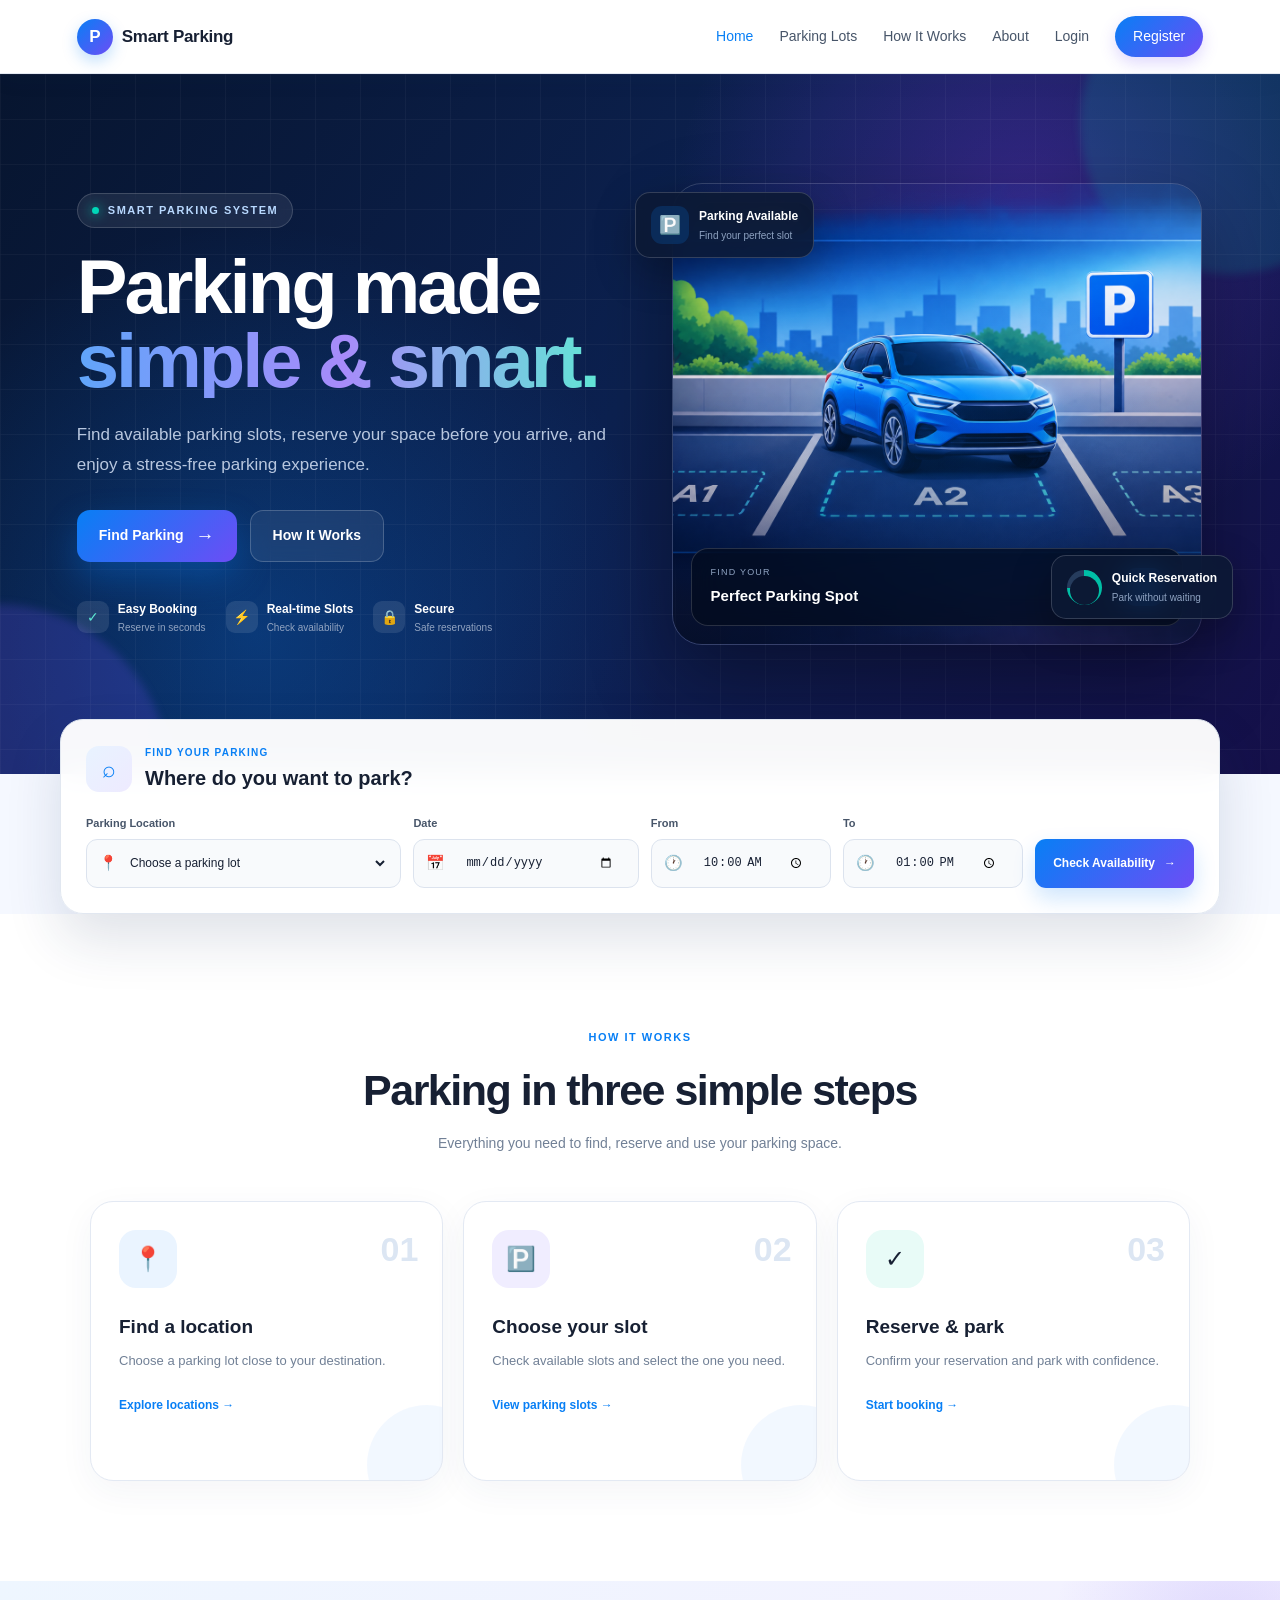
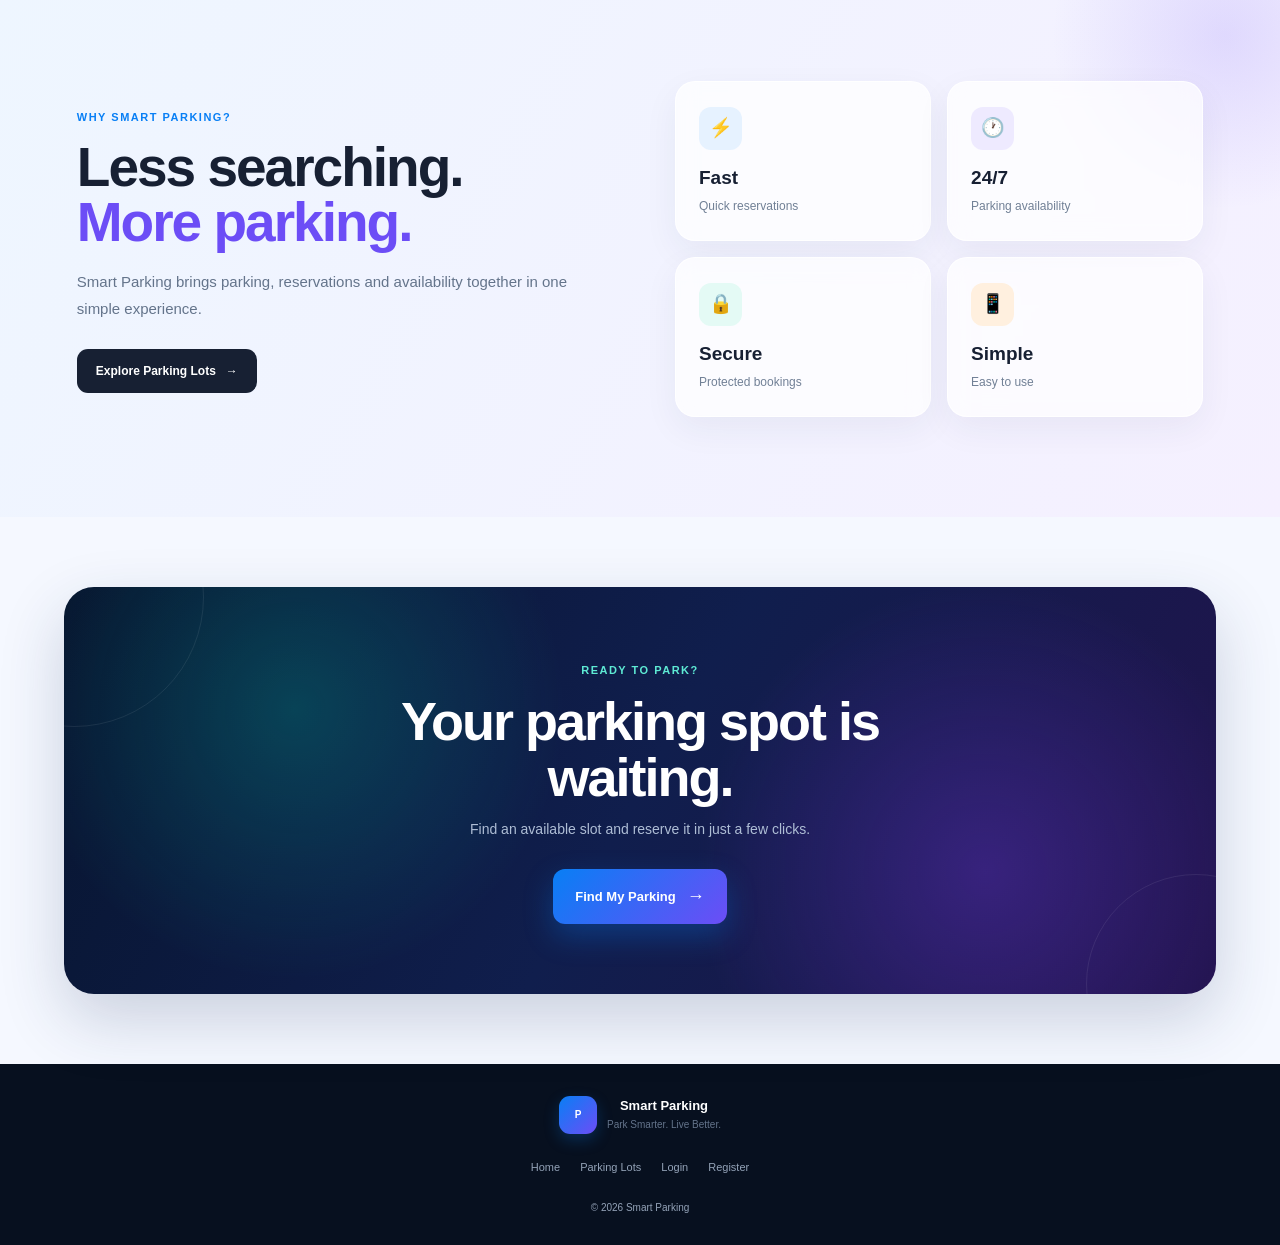
==== src/main/resources/static/index.html @ a1d4b841 "Initial Smart Parking project" ====
<!DOCTYPE html>
<html lang="en">

<head>

    <meta charset="UTF-8">
    <meta name="viewport" content="width=device-width, initial-scale=1.0">

    <title>Smart Parking | Find Your Slot</title>

    <link rel="stylesheet" href="style.css">

</head>


<body class="home-page">


<!-- =====================================================
     NAVBAR
===================================================== -->

<header class="navbar home-navbar">

    <a class="brand" href="index.html">

        <span class="logo">P</span>

        <span>Smart Parking</span>

    </a>


    <nav>

        <a class="active" href="index.html">
            Home
        </a>

        <a href="parking-lots.html">
            Parking Lots
        </a>

        <a href="#how">
            How It Works
        </a>

        <a href="#about">
            About
        </a>

        <a href="login.html">
            Login
        </a>

        <a class="nav-btn" href="register.html">
            Register
        </a>

    </nav>


    <button
        class="menu-btn"
        onclick="toggleMenu()">

        ☰

    </button>

</header>



<main>


<!-- =====================================================
     HERO
===================================================== -->

<section class="home-hero">


    <!-- Decorative background -->

    <div class="hero-glow glow-one"></div>

    <div class="hero-glow glow-two"></div>

    <div class="hero-grid-pattern"></div>



    <!-- HERO CONTENT -->

    <div class="home-hero-content">


        <div class="hero-badge">

            <span class="badge-dot"></span>

            SMART PARKING SYSTEM

        </div>


        <h1>

            Parking made

            <span>
                simple & smart.
            </span>

        </h1>


        <p>

            Find available parking slots,
            reserve your space before you arrive,
            and enjoy a stress-free parking experience.

        </p>


        <div class="home-hero-actions">

            <a
                href="parking-lots.html"
                class="home-primary-btn">

                Find Parking

                <span>→</span>

            </a>


            <a
                href="#how"
                class="home-outline-btn">

                How It Works

            </a>

        </div>


        <!-- TRUST ITEMS -->

        <div class="home-trust-row">


            <div class="home-trust-item">

                <div class="trust-icon">
                    ✓
                </div>

                <div>

                    <strong>
                        Easy Booking
                    </strong>

                    <span>
                        Reserve in seconds
                    </span>

                </div>

            </div>


            <div class="home-trust-item">

                <div class="trust-icon">
                    ⚡
                </div>

                <div>

                    <strong>
                        Real-time Slots
                    </strong>

                    <span>
                        Check availability
                    </span>

                </div>

            </div>


            <div class="home-trust-item">

                <div class="trust-icon">
                    🔒
                </div>

                <div>

                    <strong>
                        Secure
                    </strong>

                    <span>
                        Safe reservations
                    </span>

                </div>

            </div>


        </div>

    </div>



    <!-- HERO VISUAL -->

    <div class="home-hero-visual">


        <div class="hero-floating-card card-top">

            <div class="floating-icon">
                🅿️
            </div>

            <div>

                <strong>
                    Parking Available
                </strong>

                <span>
                    Find your perfect slot
                </span>

            </div>

        </div>



        <div class="hero-image-container">

            <div class="image-glow"></div>

            <img
                src="car.jpg"
                alt="Smart Parking"
                class="home-parking-image">

            <div class="image-overlay"></div>


            <!-- Parking badge -->

            <div class="image-parking-badge">

                <span class="live-dot"></span>

                LIVE PARKING

            </div>


            <!-- Bottom image card -->

            <div class="image-info-card">

                <div>

                    <small>
                        FIND YOUR
                    </small>

                    <strong>
                        Perfect Parking Spot
                    </strong>

                </div>

                <span>
                    →
                </span>

            </div>

        </div>



        <div class="hero-floating-card card-bottom">

            <div class="mini-progress">

                <span></span>

            </div>

            <div>

                <strong>
                    Quick Reservation
                </strong>

                <span>
                    Park without waiting
                </span>

            </div>

        </div>


    </div>

</section>



<!-- =====================================================
     SEARCH PANEL
===================================================== -->

<section class="home-search-wrapper">


    <div class="home-search-panel">


        <div class="search-panel-heading">

            <div class="search-panel-icon">
                ⌕
            </div>

            <div>

                <span>
                    FIND YOUR PARKING
                </span>

                <h2>
                    Where do you want to park?
                </h2>

            </div>

        </div>



        <div class="home-search-fields">


            <div class="home-search-field">

                <label>
                    Parking Location
                </label>

                <div class="search-input">

                    <span>
                        📍
                    </span>

                    <select id="homeLot">

                        <option value="">
                            Choose a parking lot
                        </option>

                    </select>

                </div>

            </div>



            <div class="home-search-field">

                <label>
                    Date
                </label>

                <div class="search-input">

                    <span>
                        📅
                    </span>

                    <input
                        id="homeDate"
                        type="date">

                </div>

            </div>



            <div class="home-search-field">

                <label>
                    From
                </label>

                <div class="search-input">

                    <span>
                        🕐
                    </span>

                    <input
                        id="homeStart"
                        type="time"
                        value="10:00">

                </div>

            </div>



            <div class="home-search-field">

                <label>
                    To
                </label>

                <div class="search-input">

                    <span>
                        🕐
                    </span>

                    <input
                        id="homeEnd"
                        type="time"
                        value="13:00">

                </div>

            </div>


            <button
                class="home-search-button"
                onclick="checkHomeAvailability()">

                Check Availability

                <span>
                    →
                </span>

            </button>


        </div>

    </div>

</section>



<!-- =====================================================
     HOW IT WORKS
===================================================== -->

<section
    id="how"
    class="home-how-section">


    <div class="home-section-heading">

        <span>
            HOW IT WORKS
        </span>

        <h2>
            Parking in three simple steps
        </h2>

        <p>
            Everything you need to find,
            reserve and use your parking space.
        </p>

    </div>



    <div class="home-step-grid">


        <a
            href="parking-lots.html"
            class="home-step-card">

            <div class="step-number">
                01
            </div>

            <div class="step-icon blue">
                📍
            </div>

            <h3>
                Find a location
            </h3>

            <p>
                Choose a parking lot
                close to your destination.
            </p>

            <span>
                Explore locations →
            </span>

        </a>



        <a
            href="parking-lots.html"
            class="home-step-card">

            <div class="step-number">
                02
            </div>

            <div class="step-icon purple">
                🅿️
            </div>

            <h3>
                Choose your slot
            </h3>

            <p>
                Check available slots
                and select the one you need.
            </p>

            <span>
                View parking slots →
            </span>

        </a>



        <a
            href="parking-lots.html"
            class="home-step-card">

            <div class="step-number">
                03
            </div>

            <div class="step-icon teal">
                ✓
            </div>

            <h3>
                Reserve & park
            </h3>

            <p>
                Confirm your reservation
                and park with confidence.
            </p>

            <span>
                Start booking →
            </span>

        </a>


    </div>

</section>



<!-- =====================================================
     ABOUT / BENEFITS
===================================================== -->

<section
    id="about"
    class="home-benefits-section">


    <div class="benefits-decoration"></div>


    <div class="home-benefits-content">


        <span class="benefits-label">
            WHY SMART PARKING?
        </span>


        <h2>

            Less searching.

            <span>
                More parking.
            </span>

        </h2>


        <p>

            Smart Parking brings parking,
            reservations and availability
            together in one simple experience.

        </p>


        <a
            href="parking-lots.html"
            class="benefits-button">

            Explore Parking Lots

            <span>
                →
            </span>

        </a>


    </div>



    <div class="benefits-grid">


        <div class="benefit-card">

            <div class="benefit-icon blue-bg">
                ⚡
            </div>

            <strong>
                Fast
            </strong>

            <span>
                Quick reservations
            </span>

        </div>


        <div class="benefit-card">

            <div class="benefit-icon purple-bg">
                🕐
            </div>

            <strong>
                24/7
            </strong>

            <span>
                Parking availability
            </span>

        </div>


        <div class="benefit-card">

            <div class="benefit-icon teal-bg">
                🔒
            </div>

            <strong>
                Secure
            </strong>

            <span>
                Protected bookings
            </span>

        </div>


        <div class="benefit-card">

            <div class="benefit-icon orange-bg">
                📱
            </div>

            <strong>
                Simple
            </strong>

            <span>
                Easy to use
            </span>

        </div>


    </div>

</section>



<!-- =====================================================
     FINAL CTA
===================================================== -->

<section class="home-final-cta">


    <div class="cta-decoration cta-one"></div>

    <div class="cta-decoration cta-two"></div>


    <div class="cta-content">

        <span>
            READY TO PARK?
        </span>

        <h2>
            Your parking spot
            is waiting.
        </h2>

        <p>
            Find an available slot
            and reserve it in just a few clicks.
        </p>

        <a
            href="parking-lots.html"
            class="final-cta-button">

            Find My Parking

            <span>
                →
            </span>

        </a>

    </div>

</section>


</main>



<!-- =====================================================
     FOOTER
===================================================== -->

<footer class="home-footer">


    <div class="footer-brand">

        <span class="logo">
            P
        </span>

        <div>

            <strong>
                Smart Parking
            </strong>

            <span>
                Park Smarter. Live Better.
            </span>

        </div>

    </div>


    <div class="footer-links">

        <a href="index.html">
            Home
        </a>

        <a href="parking-lots.html">
            Parking Lots
        </a>

        <a href="login.html">
            Login
        </a>

        <a href="register.html">
            Register
        </a>

    </div>


    <p>
        © 2026 Smart Parking
    </p>

</footer>



<script src="script.js"></script>

</body>

</html>
---- src/main/resources/static/style.css ----
:root{
    --blue:#087ff5;
    --dark:#06224a;
    --text:#17243a;
    --muted:#6b7890;
    --bg:#f5f9ff;
    --white:#fff;
    --green:#18a866;
    --red:#e54b4b;
    --orange:#eea515;
    --border:#dce7f4;
    --shadow:0 14px 40px rgba(16,55,100,.10);
}

*{
    box-sizing:border-box;
    margin:0;
    padding:0;
}

body{
    font-family:Inter,Segoe UI,Arial,sans-serif;
    color:var(--text);
    background:var(--bg);
    line-height:1.5;
}

a{
    text-decoration:none;
    color:inherit;
}

/* =========================
   NAVBAR
========================= */

.navbar{
    height:72px;
    background:#fff;
    border-bottom:1px solid var(--border);
    display:flex;
    align-items:center;
    justify-content:space-between;
    padding:0 6%;
    position:sticky;
    top:0;
    z-index:10;
}

.brand{
    font-weight:800;
    display:flex;
    align-items:center;
    gap:9px;
}

.logo{
    width:32px;
    height:32px;
    border-radius:50%;
    background:var(--blue);
    color:#fff;
    display:grid;
    place-items:center;
    font-weight:900;
}

.navbar nav{
    display:flex;
    align-items:center;
    gap:26px;
    font-size:14px;
}

.navbar nav a{
    color:#526078;
}

.navbar nav a:hover,
.navbar nav .active{
    color:var(--blue);
}

.nav-btn{
    background:var(--blue)!important;
    color:#fff!important;
    padding:10px 18px;
    border-radius:22px;
}

.menu-btn{
    display:none;
    border:0;
    background:none;
    font-size:25px;
}

/* =========================
   HERO
========================= */

.hero{
    min-height:530px;
    background:linear-gradient(115deg,#031b3c,#06396e 55%,#087ff5);
    color:#fff;
    padding:70px 8%;
    display:grid;
    grid-template-columns:1.1fr .9fr;
    align-items:center;
    gap:40px;
}

.eyebrow{
    font-size:11px;
    letter-spacing:2px;
    font-weight:800;
    color:var(--blue);
}

.hero .eyebrow{
    color:#9ed2ff;
}

.hero h1{
    font-size:clamp(38px,5vw,64px);
    line-height:1.05;
    margin:15px 0 20px;
}

.hero h1 span{
    color:#55b5ff;
}

.hero p{
    max-width:570px;
    color:#d7e8fb;
    font-size:17px;
}

.hero-actions{
    display:flex;
    gap:12px;
    margin-top:28px;
}

.btn{
    display:inline-flex;
    align-items:center;
    justify-content:center;
    border:0;
    cursor:pointer;
    padding:13px 22px;
    border-radius:9px;
    font-weight:700;
    font-size:14px;
}

.btn.primary{
    background:var(--blue);
    color:#fff;
}

.btn.secondary{
    background:#fff;
    color:var(--dark);
}

.btn.full{
    width:100%;
}

/* =========================
   HERO PARKING IMAGE
========================= */

.hero-card{
    height:320px;
    display:grid;
    place-items:center;
}

.parking-illustration{
    width:min(390px,100%);
    height:270px;
    background:linear-gradient(145deg,#0b4e8f,#082a55);
    border:1px solid rgba(255,255,255,.15);
    border-radius:28px;
    position:relative;
    overflow:hidden;
    box-shadow:0 30px 70px rgba(0,0,0,.25);
}

.parking-illustration:after{
    content:"";
    position:absolute;
    left:-30px;
    right:-30px;
    bottom:35px;
    height:3px;
    background:#fff;
    box-shadow:0 38px #fff;
}

.car{
    font-size:95px;
    position:absolute;
    left:110px;
    top:75px;
    z-index:2;
}

.p-sign{
    position:absolute;
    right:45px;
    top:35px;
    background:#fff;
    color:var(--blue);
    font-weight:900;
    font-size:38px;
    border-radius:10px;
    padding:5px 12px;
}

.spot{
    position:absolute;
    bottom:15px;
    border:2px dashed #7ed0ff;
    padding:7px 14px;
    border-radius:5px;
    color:#fff;
    font-size:11px;
}

.s1{
    left:45px;
}

.s2{
    left:165px;
}

.s3{
    right:40px;
}

/* =========================
   SEARCH
========================= */

.search-box{
    margin:-35px auto 0;
    position:relative;
    width:min(1100px,90%);
    background:#fff;
    border:1px solid var(--border);
    box-shadow:var(--shadow);
    border-radius:16px;
    padding:20px;
    display:grid;
    grid-template-columns:1.5fr 1fr .8fr .8fr auto;
    gap:12px;
    align-items:end;
}

.field label,
form label,
label{
    display:block;
    font-size:12px;
    font-weight:700;
    margin:0 0 7px;
    color:#46536a;
}

.field input,
.field select,
input{
    width:100%;
    border:1px solid #d5e0ed;
    border-radius:8px;
    padding:12px;
    background:#fff;
    outline:none;
    color:var(--text);
}

input:focus,
select:focus{
    border-color:var(--blue);
    box-shadow:0 0 0 3px rgba(8,127,245,.10);
}

/* =========================
   SECTIONS
========================= */

.section{
    padding:85px 8%;
}

.section-heading{
    text-align:center;
    margin-bottom:35px;
}

.section h2,
.about-grid h2{
    font-size:34px;
    margin-top:7px;
}

.feature-grid{
    display:grid;
    grid-template-columns:repeat(3,1fr);
    gap:20px;
    max-width:1050px;
    margin:auto;
}

.feature{
  background:#fff;
  border:1px solid var(--border);
  padding:28px;
  border-radius:15px;
  box-shadow:0 8px 25px rgba(16,55,100,.05);
  cursor:pointer;
  display:block;
  transition:transform .2s, box-shadow .2s;
}

.feature:hover{
  transform:translateY(-4px);
  box-shadow:0 12px 30px rgba(16,55,100,.12);
}

.icon{
    font-size:27px;
    margin-bottom:14px;
}

.feature h3{
    margin-bottom:8px;
}

.feature p,
.muted{
    color:var(--muted);
    font-size:14px;
}

.light-section{
    background:#eaf4ff;
}

.about-grid{
    max-width:1050px;
    margin:auto;
    display:grid;
    grid-template-columns:1fr 1fr;
    align-items:center;
}

.stats{
    display:grid;
    grid-template-columns:repeat(3,1fr);
    gap:12px;
}

.stats div{
    background:#fff;
    padding:20px;
    border-radius:12px;
    text-align:center;
}

.stats strong,
.stats span{
    display:block;
}

.stats strong{
    font-size:22px;
    color:var(--blue);
}

.stats span{
    font-size:12px;
    color:var(--muted);
}

/* =========================
   FOOTER
========================= */

footer{
    text-align:center;
    padding:25px;
    color:var(--muted);
    font-size:13px;
    background:#fff;
    border-top:1px solid var(--border);
}

/* =========================
   GENERAL PAGE
========================= */

.page{
    max-width:1180px;
    margin:auto;
    padding:55px 5%;
}

.page.narrow{
    max-width:900px;
}

.page-title{
    display:flex;
    justify-content:space-between;
    align-items:end;
    margin-bottom:30px;
}

.page-title h1{
    font-size:38px;
    line-height:1.15;
    margin:6px 0;
}

/* =========================
   PARKING LOTS
========================= */

.lot-grid{
    display:grid;
    grid-template-columns:repeat(3,1fr);
    gap:18px;
}

.lot-card{
    background:#fff;
    border:1px solid var(--border);
    border-radius:15px;
    padding:15px;
    box-shadow:var(--shadow);
}

.lot-image{
    height:145px;
    border-radius:10px;
    background:linear-gradient(135deg,#d9ecff,#eef6ff);
    display:grid;
    place-items:center;
    font-size:52px;
    margin-bottom:15px;
}

.lot-card h3{
    margin-bottom:5px;
}

.lot-meta{
    color:var(--muted);
    font-size:13px;
    margin-bottom:14px;
}

.lot-card .btn{
    width:100%;
}

.loading{
    text-align:center;
    grid-column:1/-1;
    padding:45px;
    color:var(--muted);
}

/* =========================
   LOGIN / REGISTER
========================= */

.auth-page{
    background:linear-gradient(135deg,#f3f8ff,#eaf4ff);
}

.auth-wrap{
    min-height:calc(100vh - 72px);
    display:grid;
    grid-template-columns:1fr 460px;
    max-width:1050px;
    margin:auto;
    align-items:center;
    gap:70px;
    padding:45px 5%;
}

.auth-info h1{
    font-size:43px;
    line-height:1.08;
    margin:12px 0;
}

.auth-info p{
    color:var(--muted);
    max-width:420px;
}

.big-p{
    width:78px;
    height:78px;
    border-radius:22px;
    background:var(--blue);
    color:#fff;
    display:grid;
    place-items:center;
    font-size:38px;
    font-weight:900;
    margin-bottom:25px;
}

.auth-card{
    background:#fff;
    border:1px solid var(--border);
    box-shadow:var(--shadow);
    border-radius:18px;
    padding:35px;
}

.auth-card h2{
    font-size:27px;
}

.auth-card form{
    margin-top:25px;
}

.auth-card input{
    margin-bottom:16px;
}

.message{
    margin-top:15px;
    font-size:13px;
    text-align:center;
}

.auth-bottom{
    text-align:center;
    font-size:13px;
    color:var(--muted);
    margin-top:22px;
}

.auth-bottom a{
    color:var(--blue);
    font-weight:700;
}

/* =========================
   BOOKING
========================= */

.back{
    display:inline-block;
    color:var(--blue);
    font-weight:700;
    margin-bottom:20px;
}

.booking-panel{
    background:#fff;
    border:1px solid var(--border);
    box-shadow:var(--shadow);
    padding:30px;
    border-radius:18px;
}

.booking-fields{
    display:grid;
    grid-template-columns:1fr 1fr 1fr;
    gap:15px;
    margin:25px 0;
}

.slot-title{
    margin:30px 0 15px;
}

.slot-grid{
    display:grid;
    grid-template-columns:repeat(5,1fr);
    gap:10px;
}

.slot{
    padding:14px 5px;
    border:1px solid #a9e5c8;
    background:#effcf5;
    color:var(--green);
    border-radius:8px;
    text-align:center;
    font-weight:800;
    cursor:pointer;
}

.slot:hover{
    transform:translateY(-2px);
    box-shadow:0 6px 15px rgba(0,0,0,.08);
}

.slot.selected{
    background:var(--blue);
    border-color:var(--blue);
    color:#fff;
}

/* =========================
   BOOKINGS
========================= */

.booking-list{
    display:grid;
    gap:14px;
}

.booking-card{
    background:#fff;
    border:1px solid var(--border);
    border-radius:14px;
    padding:20px;
    display:flex;
    justify-content:space-between;
    align-items:center;
    gap:20px;
}

.status{
    padding:5px 10px;
    border-radius:20px;
    font-size:11px;
    font-weight:800;
}

.confirmed{
    background:#e4f8ee;
    color:var(--green);
}

.cancelled{
    background:#ffe8e8;
    color:var(--red);
}

/* =========================
   ADMIN
========================= */

.admin-stats{
    display:grid;
    grid-template-columns:repeat(3,1fr);
    gap:18px;
    margin-bottom:30px;
}

.stat-card{
    background:#fff;
    border:1px solid var(--border);
    border-radius:14px;
    padding:23px;
}

.stat-card span{
    font-size:13px;
    color:var(--muted);
}

.stat-card strong{
    display:block;
    font-size:30px;
    color:var(--blue);
    margin-top:4px;
}

.admin-section{
    background:#fff;
    border:1px solid var(--border);
    border-radius:15px;
    padding:22px;
    margin-bottom:20px;
}

.admin-section h2{
    margin-bottom:18px;
}

.admin-list{
    display:grid;
    gap:10px;
}

.admin-row{
    display:flex;
    justify-content:space-between;
    align-items:center;
    padding:14px;
    border:1px solid var(--border);
    border-radius:9px;
}

/* =========================
   SLOT ACTIONS

   /* =========================
   SLOT ACTIONS
========================= */
.slot-actions{
    display:flex;
    align-items:center;
    justify-content:center;
    gap:8px;
    flex-wrap:wrap;
    width:100%;
}

.status-btn{
    height:40px;
    min-width:100px;
    padding:8px 12px;
    border:1px solid #d5e0ed;
    border-radius:8px;
    background:#fff;
    color:var(--text);
    cursor:pointer;
    font-weight:700;
    font-size:13px;
}

.delete-btn{
    height:40px;
    min-width:80px;
    padding:8px 12px;
    border:none;
    border-radius:8px;
    background:var(--red);
    color:#fff;
    cursor:pointer;
    font-weight:700;
    font-size:13px;
}



.status-btn:hover{
    opacity:.85;
}

.active-status{
    background:#e4f8ee;
    color:var(--green);
    border-color:#a9e5c8;
}

.maintenance-status{
    background:#fff4df;
    color:var(--orange);
    border-color:#f0d49a;
}



.delete-btn:hover{
    opacity:.85;
}



/* =========================
   TABLE
========================= */

.table-wrap{
    overflow:auto;
}

.table{
    width:100%;
    border-collapse:collapse;
    font-size:13px;
}

.table th,
.table td{
    text-align:left;
    padding:12px;
    border-bottom:1px solid var(--border);
    white-space:nowrap;
}

/* =========================
   RESPONSIVE
========================= */

@media(max-width:900px){

    .hero{
        grid-template-columns:1fr;
        padding:55px 7%;
    }

    .hero-card{
        display:none;
    }

    .search-box{
        grid-template-columns:1fr 1fr;
    }

    .search-box .btn{
        grid-column:1/-1;
    }

    .lot-grid{
        grid-template-columns:1fr 1fr;
    }

    .auth-wrap{
        grid-template-columns:1fr;
        max-width:560px;
    }

    .auth-info{
        text-align:center;
    }

    .big-p{
        margin:0 auto 20px;
    }

    .about-grid{
        grid-template-columns:1fr;
        gap:25px;
    }

    .feature-grid{
        grid-template-columns:1fr;
    }

    .admin-stats{
        grid-template-columns:1fr 1fr;
    }
}

@media(max-width:650px){

    .navbar{
        padding:0 5%;
    }

    .navbar nav{
        display:none;
        position:absolute;
        top:72px;
        left:0;
        right:0;
        background:#fff;
        padding:15px 5%;
        border-bottom:1px solid var(--border);
        flex-direction:column;
        align-items:flex-start;
        gap:15px;
    }

    .navbar nav.open{
        display:flex;
    }

    .menu-btn{
        display:block;
    }

    .hero{
        min-height:500px;
    }

    .hero h1{
        font-size:42px;
    }

    .search-box{
        grid-template-columns:1fr;
        margin-top:-20px;
    }

    .page{
        padding:35px 5%;
    }

    .page-title h1{
        font-size:30px;
    }

    .lot-grid{
        grid-template-columns:1fr;
    }

    .booking-fields{
        grid-template-columns:1fr;
    }

    .slot-grid{
        grid-template-columns:repeat(3,1fr);
    }

    .booking-card{
        flex-direction:column;
        align-items:flex-start;
    }

    .admin-stats{
        grid-template-columns:1fr;
    }

    .auth-card{
        padding:25px;
    }

    .auth-info h1{
        font-size:34px;
    }

    .stats{
        grid-template-columns:1fr 1fr 1fr;
    }

    .hero-actions{
        flex-wrap:wrap;
    }

    .admin-row{
        gap:15px;
        flex-wrap:wrap;
    }

    .slot-actions{
        width:100%;
        justify-content:flex-end;
    }
}

.booking-filters{
    display:flex;
    gap:10px;
    margin:15px 0 20px;
    flex-wrap:wrap;
}

.filter-btn{
    padding:8px 16px;
    border:1px solid #d5e0ed;
    border-radius:8px;
    background:#fff;
    cursor:pointer;
    font-weight:600;
}

.filter-btn:hover{
    opacity:.85;
}

.filter-btn.active{
    background:var(--green);
    color:#fff;
    border-color:var(--green);
}

.parking-slot-grid{
    display:grid;
    grid-template-columns:
        repeat(auto-fill, minmax(240px, 1fr));
    gap:20px;
    margin-top:20px;
}

.parking-slot-card{
    border:1px solid #dbe5ef;
    border-radius:12px;
    padding:18px;
    background:#fff;
    text-align:center;
    box-shadow:0 4px 12px rgba(0,0,0,.05);
}

.slot-number{
    font-size:26px;
    font-weight:800;
    margin-bottom:6px;
}

.slot-type{
    font-size:13px;
    color:#6b7280;
    margin-bottom:8px;
}

.slot-status{
    font-size:13px;
    font-weight:700;
    margin-bottom:15px;
}

.parking-slot-card.available{
    border-top:4px solid #22c55e;
}

.parking-slot-card.maintenance{
    border-top:4px solid #f59e0b;
}


/* Parking Slot Grid */

.slot-title {
    margin-top: 30px;
    margin-bottom: 15px;
}

.slot-grid {
    display: grid;
    grid-template-columns: repeat(4, 1fr);
    gap: 15px;
    margin-top: 15px;
}

.slot {
    padding: 18px 10px;
    border: 2px solid #16a34a;
    border-radius: 10px;
    background: #f0fdf4;
    color: #166534;
    font-size: 18px;
    font-weight: 600;
    cursor: pointer;
    transition: 0.2s;
}

.slot:hover {
    background: #16a34a;
    color: white;
    transform: translateY(-2px);
}

@media (max-width: 600px) {

    .slot-grid {
        grid-template-columns: repeat(2, 1fr);
    }

}

/* Visual Parking Map */
/* ============================= */
/* PARKING MAP */
/* ============================= */

.parking-map {
    margin-top: 25px;
    padding: 30px;
    background: #f8fafc;
    border: 1px solid #e2e8f0;
    border-radius: 20px;
    box-shadow: 0 10px 30px rgba(15, 23, 42, 0.08);
}

/* Selected slot message */

.selected-slot-message {
    display: none;
    margin-top: 20px;
    padding: 15px 18px;
    background: #eff6ff;
    border: 1px solid #93c5fd;
    border-radius: 12px;
}

.selected-slot-message.show {
    display: block;
}

.selected-slot-info {
    display: flex;
    align-items: center;
    justify-content: space-between;
    gap: 15px;
}

.selected-slot-info div {
    display: flex;
    flex-direction: column;
    gap: 4px;
}

.selected-slot-info strong {
    font-size: 14px;
    color: #475569;
}

.selected-slot-info span {
    font-size: 20px;
    font-weight: 800;
    color: #2563eb;
}


/* Selected parking slot */

.parking-slot.selected {
    transform: translateY(-5px);
    border-width: 3px;
    box-shadow: 0 0 0 4px rgba(37, 99, 235, 0.15);
}


/* Mobile */

@media (max-width: 600px) {

    .selected-slot-info {
        flex-direction: column;
        align-items: stretch;
    }

    .selected-slot-info .btn {
        width: 100%;
    }

}


/* Parking map title */

.slot-title {
    text-align: center;
    margin-bottom: 25px;
    font-size: 22px;
}


/* Entry */

.parking-entry {
    width: 160px;
    margin: 0 auto 25px;
    padding: 10px;
    text-align: center;
    font-weight: 700;
    color: #2563eb;
    background: #eff6ff;
    border: 2px solid #2563eb;
    border-radius: 10px;
}


/* Parking lanes */

.parking-lanes {
    display: grid;
    grid-template-columns: repeat(4, 1fr);
    gap: 18px;
    padding: 10px;
}


/* Parking slot */

.parking-slot {
    min-height: 105px;
    border-radius: 14px;
    border: 2px solid #16a34a;
    background: #f0fdf4;
    color: #166534;

    cursor: pointer;

    display: flex;
    flex-direction: column;
    align-items: center;
    justify-content: center;

    gap: 3px;

    transition:
        transform 0.2s ease,
        box-shadow 0.2s ease,
        border-color 0.2s ease;
}


/* Available slot hover */

.parking-slot.available:hover {
    transform: translateY(-5px);
    box-shadow: 0 8px 18px rgba(22, 163, 74, 0.2);
}


/* Slot number */

.parking-slot .slot-number {
    font-size: 21px;
    font-weight: 800;
}


/* Vehicle type */

.parking-slot .slot-type {
    font-size: 12px;
    font-weight: 600;
    margin-top: 2px;
}


/* Booked */

.parking-slot.booked {
    background: #fee2e2;
    border-color: #dc2626;
    color: #991b1b;
    cursor: not-allowed;
    opacity: 0.85;
}


/* Maintenance */

.parking-slot.maintenance {
    background: #fef3c7;
    border-color: #d97706;
    color: #92400e;
    cursor: not-allowed;
    opacity: 0.9;
}


/* Available */

.parking-slot.available {
    background: #dcfce7;
    border-color: #16a34a;
    color: #166534;
}


/* Exit */

.parking-exit {
    width: 160px;
    margin: 30px auto 0;
    padding: 10px;

    text-align: center;
    font-weight: 700;

    color: #dc2626;
    background: #fef2f2;

    border: 2px solid #dc2626;
    border-radius: 10px;
}


/* ============================= */
/* LEGEND */
/* ============================= */

.parking-legend {
    display: flex;
    justify-content: center;
    align-items: center;

    gap: 25px;

    margin-top: 30px;
    padding-top: 20px;

    border-top: 1px solid #e2e8f0;

    flex-wrap: wrap;
}


.legend-item {
    display: flex;
    align-items: center;
    gap: 8px;

    font-size: 14px;
    font-weight: 600;
}


.legend-box {
    width: 18px;
    height: 18px;
    border-radius: 5px;
}


.legend-available {
    background: #dcfce7;
    border: 2px solid #16a34a;
}


.legend-maintenance {
    background: #fef3c7;
    border: 2px solid #d97706;
}


.legend-booked {
    background: #fee2e2;
    border: 2px solid #dc2626;
}


/* ============================= */
/* MOBILE */
/* ============================= */

@media (max-width: 800px) {

    .parking-lanes {
        grid-template-columns: repeat(3, 1fr);
    }

}


@media (max-width: 600px) {

    .parking-map {
        padding: 18px;
    }

    .parking-lanes {
        grid-template-columns: repeat(2, 1fr);
        gap: 12px;
    }

    .parking-slot {
        min-height: 90px;
    }

}


@media (max-width: 380px) {

    .parking-lanes {
        grid-template-columns: 1fr 1fr;
        gap: 8px;
    }

}


/* Booking Confirmation */

.confirmation-card {
    max-width: 600px;
    margin: 40px auto;
    padding: 35px;
    background: white;
    border-radius: 18px;
    text-align: center;
    box-shadow: 0 10px 30px rgba(0,0,0,0.08);
}

.success-icon {
    width: 70px;
    height: 70px;
    margin: 0 auto 20px;

    display: flex;
    align-items: center;
    justify-content: center;

    border-radius: 50%;

    background: #dcfce7;
    color: #16a34a;

    font-size: 40px;
    font-weight: bold;
}

.confirmation-card h1 {
    margin-bottom: 8px;
}

.confirmation-details {
    margin-top: 25px;
    text-align: left;
}

.confirmation-row {
    display: flex;
    justify-content: space-between;
    padding: 14px 0;
    border-bottom: 1px solid #e5e7eb;
}

.confirmation-row strong {
    color: #111827;
}

.confirmation-row span {
    color: #4b5563;
}

.confirmation-actions {
    display: flex;
    gap: 12px;
    justify-content: center;
    margin-top: 30px;
    flex-wrap: wrap;
}


/* =========================
   DARK MODE
========================= */

body.dark-mode {
    background: #121212;
    color: #f1f1f1;
}

body.dark-mode .navbar {
    background: #1b1b1b;
    border-bottom-color: #333;
}

body.dark-mode .navbar a {
    color: #f1f1f1;
}

body.dark-mode .page-title h1,
body.dark-mode h1,
body.dark-mode h2,
body.dark-mode h3 {
    color: #ffffff;
}

body.dark-mode .stat-card,
body.dark-mode .card,
body.dark-mode .booking-panel,
body.dark-mode .admin-section {
    background: #1e1e1e;
    color: #f1f1f1;
    border-color: #333;
}

body.dark-mode input,
body.dark-mode select,
body.dark-mode textarea {
    background: #252525;
    color: #ffffff;
    border-color: #444;
}

body.dark-mode input::placeholder {
    color: #aaa;
}

body.dark-mode .table {
    background: #1e1e1e;
    color: #ffffff;
}

body.dark-mode .table th {
    background: #252525;
    color: #ffffff;
}

body.dark-mode .table td {
    border-color: #333;
}

body.dark-mode .muted {
    color: #aaa;
}

body.dark-mode .lot-card,
body.dark-mode .booking-card {
    background: #1e1e1e;
    color: #f1f1f1;
    border-color: #333;
}


/* Dark mode button */

.theme-toggle {
    border: none;
    background: transparent;
    font-size: 20px;
    cursor: pointer;
    padding: 6px 10px;
}

.theme-toggle {
    border: 1px solid #ddd;
    background: white;
    color: #222;
    border-radius: 8px;
    padding: 7px 10px;
    font-size: 18px;
    cursor: pointer;
    line-height: 1;
}

.theme-toggle:hover {
    background: #f1f1f1;
}

body.dark-mode .theme-toggle {
    background: #252525;
    color: #ffffff;
    border-color: #444;
}

body.dark-mode .theme-toggle:hover {
    background: #333;
}


.payment-card {
    max-width: 600px;
    margin: 40px auto;
    padding: 30px;
    background: #ffffff;
    border: 1px solid #e5e5e5;
    border-radius: 16px;
    box-shadow: 0 10px 30px rgba(0,0,0,0.08);
}

.payment-card h1 {
    margin: 8px 0;
}

.payment-summary {
    margin-top: 25px;
    padding: 20px;
    border: 1px solid #e5e5e5;
    border-radius: 12px;
}

.payment-option {
    display: flex;
    align-items: center;
    gap: 15px;
    padding: 16px;
    margin-top: 12px;
    border: 1px solid #ddd;
    border-radius: 10px;
    cursor: pointer;
}

.payment-option:hover {
    border-color: #087ff5;
}

.payment-option input {
    width: 18px;
    height: 18px;
}

.payment-option span {
    display: flex;
    flex-direction: column;
    gap: 4px;
}

.payment-option small {
    color: #777;
}

.payment-total {
    display: flex;
    justify-content: space-between;
    margin-top: 20px;
    padding-top: 15px;
    border-top: 1px solid #ddd;
    font-size: 18px;
}

.payment-total strong {
    font-size: 22px;
}

.payment-btn {
    width: 100%;
    margin-top: 25px;
}

.payment-note {
    text-align: center;
    margin-top: 15px;
    font-size: 13px;
}

body.dark-mode .payment-card {
    background: #1e1e1e;
    color: #f1f1f1;
    border-color: #333;
}

body.dark-mode .payment-summary,
body.dark-mode .payment-option {
    border-color: #444;
}

body.dark-mode .payment-option small {
    color: #aaa;
}

body.dark-mode .payment-total {
    border-top-color: #444;
}
/* =========================
   PAYMENT PAGE
========================= */

.payment-card {
    max-width: 600px;
    margin: 40px auto;
    padding: 30px;
    background: #ffffff;
    border: 1px solid #e5e5e5;
    border-radius: 16px;
    box-shadow: 0 10px 30px rgba(0,0,0,0.08);
}

.payment-card h1 {
    margin: 8px 0;
}

.payment-summary {
    margin-top: 25px;
    padding: 20px;
    border: 1px solid #e5e5e5;
    border-radius: 12px;
}

.payment-option {
    display: flex;
    align-items: center;
    gap: 15px;
    padding: 16px;
    margin-top: 12px;
    border: 1px solid #ddd;
    border-radius: 10px;
    cursor: pointer;
}

.payment-option:hover {
    border-color: #087ff5;
}

.payment-option input {
    width: 18px;
    height: 18px;
}

.payment-option span {
    display: flex;
    flex-direction: column;
    gap: 4px;
}

.payment-option small {
    color: #777;
}

.payment-total {
    display: flex;
    justify-content: space-between;
    margin-top: 20px;
    padding-top: 15px;
    border-top: 1px solid #ddd;
    font-size: 18px;
}

.payment-total strong {
    font-size: 22px;
}

.payment-btn {
    width: 100%;
    margin-top: 25px;
}

.payment-note {
    text-align: center;
    margin-top: 15px;
    font-size: 13px;
}

body.dark-mode .payment-card {
    background: #1e1e1e;
    color: #f1f1f1;
    border-color: #333;
}

body.dark-mode .payment-summary,
body.dark-mode .payment-option {
    border-color: #444;
}

body.dark-mode .payment-option small {
    color: #aaa;
}

body.dark-mode .payment-total {
    border-top-color: #444;
}


/* Small and sweet parking lot buttons */
.lot-card .btn {
    width: auto;
    min-height: 32px;
    padding: 7px 13px;
    margin-top: 8px;
    font-size: 12px;
    font-weight: 600;
    border-radius: 7px;
    cursor: pointer;
    transition: all 0.2s ease;
}

/* View Slots */
.lot-card .btn.primary {
    background: #2563eb;
    color: white;
    border: 1px solid #2563eb;
}

.lot-card .btn.primary:hover {
    background: #1d4ed8;
    transform: translateY(-1px);
}

/* Delete */
.lot-card .btn:not(.primary) {
    background: #fff1f2;
    color: #e11d48;
    border: 1px solid #fecdd3;
}

.lot-card .btn:not(.primary):hover {
    background: #e11d48;
    color: white;
}

/* Space between buttons */
.lot-card .btn + .btn {
    margin-left: 5px;
}

/* =========================================
   SMART PARKING - SOOTHING UI ENHANCEMENT
   Add this at the VERY BOTTOM of style.css
========================================= */

/* ---------- Overall ---------- */

body {
    background: #f7faff;
    color: #17243a;
}


/* ---------- Navbar ---------- */

.navbar {
    height: 74px;
    background: rgba(255, 255, 255, 0.96);
    box-shadow: 0 2px 18px rgba(30, 70, 110, 0.05);
}

.brand {
    font-size: 17px;
    letter-spacing: -0.2px;
}

.logo {
    width: 36px;
    height: 36px;
    box-shadow: 0 5px 14px rgba(8, 127, 245, 0.22);
}

.navbar nav a {
    transition: color 0.2s ease;
}

.nav-btn {
    box-shadow: 0 5px 14px rgba(8, 127, 245, 0.18);
    transition: transform 0.2s ease, box-shadow 0.2s ease;
}

.nav-btn:hover {
    transform: translateY(-1px);
    box-shadow: 0 8px 18px rgba(8, 127, 245, 0.24);
}


/* ---------- Hero ---------- */

.hero {
    min-height: 555px;
    background:
        radial-gradient(
            circle at 85% 25%,
            rgba(82, 177, 255, 0.22),
            transparent 30%
        ),
        linear-gradient(
            120deg,
            #06224a 0%,
            #073d70 55%,
            #087ff5 100%
        );
}

.hero-content {
    max-width: 650px;
}

.hero h1 {
    letter-spacing: -1.5px;
}

.hero h1 span {
    color: #72c5ff;
}

.hero p {
    line-height: 1.7;
}


/* ---------- Hero Buttons ---------- */

.hero .btn {
    border-radius: 10px;
    padding: 13px 21px;
    transition:
        transform 0.2s ease,
        box-shadow 0.2s ease;
}

.hero .btn.primary {
    background: #ffffff;
    color: #075caf;
    box-shadow: 0 8px 22px rgba(0, 0, 0, 0.14);
}

.hero .btn.primary:hover {
    transform: translateY(-2px);
    box-shadow: 0 12px 28px rgba(0, 0, 0, 0.18);
}

.hero .btn.secondary {
    background: rgba(255, 255, 255, 0.10);
    color: #ffffff;
    border: 1px solid rgba(255, 255, 255, 0.28);
}

.hero .btn.secondary:hover {
    background: rgba(255, 255, 255, 0.17);
    transform: translateY(-2px);
}


/* ---------- Hero Parking Illustration ---------- */

.parking-illustration {
    background:
        radial-gradient(
            circle at 50% 20%,
            rgba(84, 190, 255, 0.20),
            transparent 35%
        ),
        linear-gradient(145deg, #0b5598, #072a55);
    box-shadow:
        0 25px 60px rgba(0, 0, 0, 0.22),
        inset 0 1px 0 rgba(255, 255, 255, 0.10);
}


/* ---------- Search Box ---------- */

.search-box {
    margin-top: -40px;
    padding: 23px;
    border-radius: 18px;
    box-shadow:
        0 18px 45px rgba(30, 70, 110, 0.10),
        0 3px 10px rgba(30, 70, 110, 0.04);
}

.search-box .btn {
    min-height: 45px;
    border-radius: 9px;
    transition:
        transform 0.2s ease,
        box-shadow 0.2s ease;
}

.search-box .btn:hover {
    transform: translateY(-1px);
    box-shadow: 0 7px 16px rgba(8, 127, 245, 0.18);
}

.field input,
.field select {
    height: 45px;
    background: #fbfdff;
    transition:
        border-color 0.2s ease,
        box-shadow 0.2s ease,
        background 0.2s ease;
}

.field input:hover,
.field select:hover {
    background: #ffffff;
}


/* ---------- Section ---------- */

.section {
    padding: 95px 8%;
}

.section-heading {
    margin-bottom: 42px;
}

.section h2,
.about-grid h2 {
    letter-spacing: -0.7px;
}


/* ---------- Feature Cards ---------- */

.feature-grid {
    gap: 24px;
}

.feature {
    padding: 30px;
    border-radius: 18px;
    box-shadow: 0 8px 28px rgba(30, 70, 110, 0.055);
    transition:
        transform 0.25s ease,
        box-shadow 0.25s ease,
        border-color 0.25s ease;
}

.feature:hover {
    transform: translateY(-6px);
    border-color: #c9e3fb;
    box-shadow: 0 16px 38px rgba(30, 70, 110, 0.10);
}

.feature .icon {
    width: 52px;
    height: 52px;
    display: grid;
    place-items: center;
    background: #eef7ff;
    border-radius: 14px;
    font-size: 25px;
    margin-bottom: 18px;
}

.feature h3 {
    font-size: 18px;
    margin-bottom: 9px;
}

.feature p {
    line-height: 1.7;
}


/* ---------- About Section ---------- */

.light-section {
    background:
        linear-gradient(
            135deg,
            #f0f8ff,
            #eaf5ff
        );
}

.about-grid {
    gap: 45px;
}

.stats {
    gap: 15px;
}

.stats div {
    border: 1px solid #dcecf9;
    box-shadow: 0 7px 22px rgba(30, 70, 110, 0.05);
    transition: transform 0.2s ease;
}

.stats div:hover {
    transform: translateY(-3px);
}


/* ---------- Footer ---------- */

footer {
    padding: 30px;
    background: #ffffff;
}


/* ---------- General Button ---------- */

.btn {
    transition:
        transform 0.2s ease,
        box-shadow 0.2s ease,
        background 0.2s ease;
}

.btn.primary:hover {
    transform: translateY(-1px);
    box-shadow: 0 7px 18px rgba(8, 127, 245, 0.18);
}


/* ---------- Mobile ---------- */

@media (max-width: 650px) {

    .hero {
        padding: 60px 7%;
    }

    .hero h1 {
        letter-spacing: -1px;
    }

    .search-box {
        padding: 18px;
        border-radius: 15px;
    }

    .section {
        padding: 70px 7%;
    }

    .feature {
        padding: 25px;
    }

}

/* =========================================================
   SMART PARKING - MODERN ADMIN DASHBOARD
   Add at the VERY BOTTOM of style.css
========================================================= */


/* =========================================================
   ADMIN PAGE BACKGROUND
========================================================= */

.admin-page {
    background:
        radial-gradient(
            circle at 10% 0%,
            rgba(8, 127, 245, 0.055),
            transparent 25%
        ),
        radial-gradient(
            circle at 90% 20%,
            rgba(99, 102, 241, 0.045),
            transparent 25%
        ),
        #f7faff;
}


/* =========================================================
   ADMIN DASHBOARD
========================================================= */

.admin-dashboard {
    max-width: 1240px;
    padding-top: 48px;
    padding-bottom: 80px;
}


/* =========================================================
   WELCOME HEADER
========================================================= */

.admin-welcome {
    display: flex;
    align-items: center;
    justify-content: space-between;

    padding: 28px 32px;
    margin-bottom: 28px;

    background:
        linear-gradient(
            135deg,
            #ffffff,
            #f5faff
        );

    border: 1px solid #dceaf7;
    border-radius: 22px;

    box-shadow:
        0 12px 35px rgba(16, 55, 100, 0.06);
}


.admin-welcome h1 {
    font-size: 38px;
    letter-spacing: -1px;
    margin: 7px 0 5px;
    color: #06224a;
}


.admin-welcome p {
    color: #6b7890;
    font-size: 14px;
}


.admin-welcome-icon {
    width: 72px;
    height: 72px;

    display: grid;
    place-items: center;

    border-radius: 20px;

    background:
        linear-gradient(
            135deg,
            #e8f4ff,
            #d8edff
        );

    border: 1px solid #c8e3fa;

    font-size: 34px;

    box-shadow:
        0 10px 25px rgba(8, 127, 245, 0.10);
}


/* =========================================================
   STATISTICS
========================================================= */

.admin-stats {
    display: grid;

    grid-template-columns:
        repeat(4, 1fr);

    gap: 16px;

    margin-bottom: 30px;
}


.stat-card {
    position: relative;

    display: flex;
    align-items: center;

    gap: 15px;

    min-height: 105px;

    padding: 20px;

    background: rgba(255, 255, 255, 0.95);

    border: 1px solid #dce7f4;

    border-radius: 17px;

    box-shadow:
        0 7px 25px rgba(16, 55, 100, 0.055);

    overflow: hidden;

    transition:
        transform 0.22s ease,
        box-shadow 0.22s ease,
        border-color 0.22s ease;
}


.stat-card::after {
    content: "";

    position: absolute;

    right: -25px;
    bottom: -35px;

    width: 90px;
    height: 90px;

    border-radius: 50%;

    background: currentColor;

    opacity: 0.035;
}


.stat-card:hover {
    transform: translateY(-4px);

    box-shadow:
        0 14px 32px rgba(16, 55, 100, 0.10);

    border-color: #c6dced;
}


.stat-icon {
    width: 46px;
    height: 46px;

    flex-shrink: 0;

    display: grid;
    place-items: center;

    border-radius: 13px;

    font-size: 20px;
}


.stat-content {
    min-width: 0;
}


.stat-content span {
    display: block;

    color: #718096;

    font-size: 12px;
    font-weight: 600;

    margin-bottom: 3px;
}


.stat-content strong {
    display: block;

    color: #17243a;

    font-size: 27px;

    line-height: 1.1;
}


/* =========================================================
   STAT COLORS
========================================================= */

.stat-blue {
    color: #087ff5;
}

.stat-blue .stat-icon {
    background: #eaf5ff;
    color: #087ff5;
}


.stat-purple {
    color: #7c3aed;
}

.stat-purple .stat-icon {
    background: #f1eaff;
    color: #7c3aed;
}


.stat-green {
    color: #16a34a;
}

.stat-green .stat-icon {
    background: #e9f9ef;
    color: #16a34a;
}


.stat-red {
    color: #dc2626;
}

.stat-red .stat-icon {
    background: #fff0f0;
    color: #dc2626;
}


.stat-orange {
    color: #d97706;
}

.stat-orange .stat-icon {
    background: #fff6e6;
    color: #d97706;
}


.stat-indigo {
    color: #4f46e5;
}

.stat-indigo .stat-icon {
    background: #eeeeff;
    color: #4f46e5;
}


.stat-teal {
    color: #0f9f8f;
}

.stat-teal .stat-icon {
    background: #e7faf7;
    color: #0f9f8f;
}


.stat-pink {
    color: #db2777;
}

.stat-pink .stat-icon {
    background: #fff0f7;
    color: #db2777;
}


/* =========================================================
   ADMIN SECTIONS
========================================================= */

.admin-card {
    position: relative;

    padding: 28px;

    margin-bottom: 22px;

    background: rgba(255, 255, 255, 0.96);

    border: 1px solid #dce7f4;

    border-radius: 20px;

    box-shadow:
        0 9px 30px rgba(16, 55, 100, 0.055);

    transition:
        box-shadow 0.2s ease,
        border-color 0.2s ease;
}


.admin-card:hover {
    border-color: #cfe1f2;

    box-shadow:
        0 13px 35px rgba(16, 55, 100, 0.075);
}


/* =========================================================
   SECTION HEADER
========================================================= */

.section-top {
    display: flex;

    align-items: flex-start;
    justify-content: space-between;

    gap: 20px;

    margin-bottom: 23px;
}


.section-label {
    display: inline-block;

    margin-bottom: 5px;

    color: #087ff5;

    font-size: 10px;

    letter-spacing: 1.7px;

    font-weight: 800;
}


.section-top h2 {
    margin: 0 0 4px;

    font-size: 23px;

    color: #17243a;

    letter-spacing: -0.4px;
}


.section-top p {
    color: #7a879b;

    font-size: 13px;
}


.section-icon {
    width: 46px;
    height: 46px;

    flex-shrink: 0;

    display: grid;
    place-items: center;

    background: #eef7ff;

    border: 1px solid #d7ebfb;

    border-radius: 13px;

    font-size: 21px;
}


/* =========================================================
   FORM PANEL
========================================================= */

.admin-form {
    padding: 22px;

    background:
        linear-gradient(
            135deg,
            #fbfdff,
            #f7fbff
        );

    border: 1px solid #e2edf7;

    box-shadow: none;

    border-radius: 15px;
}


.admin-form .booking-fields {
    margin-top: 0;
}


.input-group label {
    margin-bottom: 8px;

    color: #3d4b61;

    font-size: 12px;
}


.input-group input,
.input-group select {
    height: 46px;

    border: 1px solid #d6e2ee;

    border-radius: 10px;

    background: #ffffff;

    transition:
        border-color 0.2s ease,
        box-shadow 0.2s ease,
        transform 0.2s ease;
}


.input-group input:hover,
.input-group select:hover {
    border-color: #b9d4eb;
}


.input-group input:focus,
.input-group select:focus {
    border-color: #087ff5;

    box-shadow:
        0 0 0 4px rgba(8, 127, 245, 0.08);
}


/* =========================================================
   ADMIN BUTTON
========================================================= */

.admin-action-btn {
    min-height: 43px;

    margin-top: 2px;

    padding: 11px 19px;

    border-radius: 10px;

    background:
        linear-gradient(
            135deg,
            #087ff5,
            #176fe5
        );

    box-shadow:
        0 7px 16px rgba(8, 127, 245, 0.17);

    transition:
        transform 0.2s ease,
        box-shadow 0.2s ease;
}


.admin-action-btn:hover {
    transform: translateY(-2px);

    box-shadow:
        0 10px 22px rgba(8, 127, 245, 0.24);
}


.admin-action-btn span {
    margin-right: 5px;

    font-size: 16px;
}


/* =========================================================
   SUB SECTION
========================================================= */

.sub-section-heading {
    display: flex;

    align-items: center;

    margin: 27px 0 14px;

    padding-top: 22px;

    border-top: 1px solid #edf2f7;
}


.sub-section-heading h3 {
    font-size: 17px;

    margin-bottom: 3px;
}


.sub-section-heading p {
    color: #7b8798;

    font-size: 12px;
}


/* =========================================================
   ADMIN ROWS
========================================================= */

.admin-list {
    display: grid;

    gap: 10px;
}


.admin-row {
    background: #fbfdff;

    border: 1px solid #e0eaf4;

    border-radius: 12px;

    padding: 15px 17px;

    transition:
        transform 0.2s ease,
        border-color 0.2s ease,
        box-shadow 0.2s ease;
}


.admin-row:hover {
    transform: translateX(2px);

    border-color: #c9dfef;

    box-shadow:
        0 6px 18px rgba(16, 55, 100, 0.06);
}


/* =========================================================
   USER AREA
========================================================= */

.admin-user-area {
    padding: 4px;
}


.admin-user-area > * {
    border-radius: 12px;
}


/* =========================================================
   BOOKING FILTERS
========================================================= */

.admin-booking-filters {
    margin-top: 4px;

    padding: 5px;

    display: inline-flex;

    background: #f4f8fc;

    border: 1px solid #e1eaf3;

    border-radius: 11px;

    gap: 4px;
}


.admin-booking-filters .filter-btn {
    padding: 8px 16px;

    border: 0;

    border-radius: 8px;

    background: transparent;

    color: #64748b;

    font-size: 12px;

    transition:
        background 0.2s ease,
        color 0.2s ease,
        box-shadow 0.2s ease;
}


.admin-booking-filters .filter-btn:hover {
    opacity: 1;

    background: #ffffff;

    color: #087ff5;
}


.admin-booking-filters .filter-btn.active {
    background: #ffffff;

    color: #087ff5;

    box-shadow:
        0 3px 9px rgba(16, 55, 100, 0.08);
}


/* =========================================================
   BOOKING TABLE
========================================================= */

.admin-table {
    margin-top: 18px;

    border: 1px solid #e1eaf3;

    border-radius: 13px;

    background: #ffffff;
}


.admin-table .table {
    margin: 0;
}


.admin-table .table th {
    background: #f7faff;

    color: #536277;

    font-size: 11px;

    text-transform: uppercase;

    letter-spacing: 0.5px;
}


.admin-table .table td {
    color: #354258;
}


.admin-table .table tr:last-child td {
    border-bottom: 0;
}


.admin-table .table tbody tr {
    transition: background 0.15s ease;
}


.admin-table .table tbody tr:hover {
    background: #f9fcff;
}


/* =========================================================
   MESSAGES
========================================================= */

.admin-card .message {
    min-height: 18px;

    color: #087ff5;

    text-align: left;
}


/* =========================================================
   EXISTING SLOT ACTIONS
========================================================= */

.admin-card .slot-actions {
    justify-content: flex-end;

    width: auto;
}


.admin-card .status-btn,
.admin-card .delete-btn {
    border-radius: 8px;

    transition:
        transform 0.18s ease,
        box-shadow 0.18s ease,
        opacity 0.18s ease;
}


.admin-card .status-btn:hover,
.admin-card .delete-btn:hover {
    transform: translateY(-1px);

    opacity: 1;
}


/* =========================================================
   SCROLLBAR
========================================================= */

.admin-table::-webkit-scrollbar {
    height: 7px;
}


.admin-table::-webkit-scrollbar-track {
    background: #f1f5f9;
}


.admin-table::-webkit-scrollbar-thumb {
    background: #c8d8e8;

    border-radius: 20px;
}


/* =========================================================
   RESPONSIVE - TABLET
========================================================= */

@media (max-width: 1050px) {

    .admin-stats {
        grid-template-columns:
            repeat(2, 1fr);
    }

}


/* =========================================================
   RESPONSIVE - MOBILE
========================================================= */

@media (max-width: 650px) {

    .admin-dashboard {
        padding-top: 30px;
        padding-bottom: 50px;
    }


    .admin-welcome {
        padding: 22px;

        border-radius: 17px;
    }


    .admin-welcome h1 {
        font-size: 29px;
    }


    .admin-welcome-icon {
        width: 55px;
        height: 55px;

        font-size: 25px;
    }


    .admin-stats {
        grid-template-columns: 1fr;

        gap: 12px;
    }


    .stat-card {
        min-height: 90px;

        padding: 17px;
    }


    .stat-content strong {
        font-size: 25px;
    }


    .admin-card {
        padding: 20px;

        border-radius: 17px;
    }


    .section-top {
        align-items: flex-start;
    }


    .section-top h2 {
        font-size: 20px;
    }


    .section-icon {
        width: 40px;
        height: 40px;

        font-size: 18px;
    }


    .admin-form {
        padding: 17px;
    }


    .admin-booking-filters {
        width: 100%;

        display: flex;
    }


    .admin-booking-filters .filter-btn {
        flex: 1;
    }


    .admin-row {
        padding: 13px;
    }

}


/* =========================================================
   EXTRA SMALL DEVICES
========================================================= */

@media (max-width: 400px) {

    .admin-welcome {
        padding: 18px;
    }


    .admin-welcome-icon {
        display: none;
    }


    .admin-card {
        padding: 16px;
    }


    .section-top h2 {
        font-size: 18px;
    }

}
/* =========================================================
   SMART PARKING - FINAL ADMIN DARK MODE
========================================================= */

/* ---------- Admin page ---------- */

body.dark-mode.admin-page {
    background:
        radial-gradient(
            circle at 10% 0%,
            rgba(8, 127, 245, 0.08),
            transparent 25%
        ),
        radial-gradient(
            circle at 90% 20%,
            rgba(99, 102, 241, 0.07),
            transparent 25%
        ),
        #121212;

    color: #f1f5f9;
}


/* ---------- Admin welcome header ---------- */

body.dark-mode .admin-welcome {
    background: #1e1e1e !important;
    border-color: #333 !important;
    color: #ffffff !important;

    box-shadow:
        0 10px 30px rgba(0, 0, 0, 0.25);
}


/* IMPORTANT:
   Parking Management heading */

body.dark-mode .admin-welcome h1 {
    color: #ffffff !important;

    background: none !important;
    background-image: none !important;

    -webkit-background-clip: initial !important;
    background-clip: initial !important;

    -webkit-text-fill-color: #ffffff !important;

    text-shadow: none !important;

    opacity: 1 !important;
    visibility: visible !important;
    display: block !important;
}


/* ---------- Welcome description ---------- */

body.dark-mode .admin-welcome p {
    color: #cbd5e1 !important;

    opacity: 1 !important;
    visibility: visible !important;
}


/* ---------- ADMIN PANEL ---------- */

body.dark-mode .admin-welcome .eyebrow {
    color: #60a5fa !important;

    opacity: 1 !important;
    visibility: visible !important;
}


/* ---------- Welcome icon ---------- */

body.dark-mode .admin-welcome-icon {
    background: #26364d !important;
    border-color: #3b5068 !important;
    color: #ffffff !important;
}


/* =========================================================
   ADMIN STAT CARDS
========================================================= */

body.dark-mode .admin-dashboard .stat-card {
    background: #1e1e1e !important;
    border-color: #333 !important;
    color: #ffffff !important;

    box-shadow:
        0 8px 25px rgba(0, 0, 0, 0.20);
}


body.dark-mode .admin-dashboard .stat-content span {
    color: #aeb8c6 !important;
}


body.dark-mode .admin-dashboard .stat-content strong {
    color: #ffffff !important;
}


/* ---------- Stat icons ---------- */

body.dark-mode .stat-blue .stat-icon {
    background: #172f4a !important;
}

body.dark-mode .stat-purple .stat-icon {
    background: #2a1d46 !important;
}

body.dark-mode .stat-green .stat-icon {
    background: #173b2a !important;
}

body.dark-mode .stat-red .stat-icon {
    background: #432020 !important;
}

body.dark-mode .stat-orange .stat-icon {
    background: #453318 !important;
}

body.dark-mode .stat-indigo .stat-icon {
    background: #25234a !important;
}

body.dark-mode .stat-teal .stat-icon {
    background: #163d39 !important;
}

body.dark-mode .stat-pink .stat-icon {
    background: #431d32 !important;
}


/* =========================================================
   ADMIN SECTIONS
========================================================= */

body.dark-mode .admin-dashboard .admin-card,
body.dark-mode .admin-dashboard .admin-section {
    background: #1e1e1e !important;
    border-color: #333 !important;
    color: #f1f5f9 !important;

    box-shadow:
        0 8px 25px rgba(0, 0, 0, 0.20);
}


/* ---------- Section headings ---------- */

body.dark-mode .admin-dashboard .section-top h2 {
    color: #ffffff !important;
}


body.dark-mode .admin-dashboard .section-top p {
    color: #aeb8c6 !important;
}


body.dark-mode .admin-dashboard .section-label {
    color: #60a5fa !important;
}


/* ---------- Section icons ---------- */

body.dark-mode .admin-dashboard .section-icon {
    background: #26364d !important;
    border-color: #3b5068 !important;
}


/* =========================================================
   ADMIN FORMS
========================================================= */

body.dark-mode .admin-dashboard .admin-form {
    background: #181818 !important;
    border-color: #333 !important;
    color: #ffffff !important;
}


body.dark-mode .admin-dashboard .input-group label {
    color: #cbd5e1 !important;
}


body.dark-mode .admin-dashboard .input-group input,
body.dark-mode .admin-dashboard .input-group select {
    background: #252525 !important;
    color: #ffffff !important;
    border-color: #444 !important;
}


body.dark-mode .admin-dashboard .input-group input::placeholder {
    color: #888 !important;
}


body.dark-mode .admin-dashboard .input-group input:focus,
body.dark-mode .admin-dashboard .input-group select:focus {
    border-color: #087ff5 !important;
    box-shadow:
        0 0 0 4px rgba(8, 127, 245, 0.15) !important;
}


/* =========================================================
   CURRENT SLOTS
========================================================= */

body.dark-mode .admin-dashboard .sub-section-heading {
    border-top-color: #333 !important;
}


body.dark-mode .admin-dashboard .sub-section-heading h3 {
    color: #ffffff !important;
}


body.dark-mode .admin-dashboard .sub-section-heading p {
    color: #9ca8b8 !important;
}


/* ---------- Slot rows ---------- */

body.dark-mode .admin-dashboard .admin-row {
    background: #252525 !important;
    border-color: #3a3a3a !important;
    color: #ffffff !important;
}


body.dark-mode .admin-dashboard .admin-row strong {
    color: #ffffff !important;
}


body.dark-mode .admin-dashboard .admin-row small {
    color: #aeb8c6 !important;
}


/* ---------- Status buttons ---------- */

body.dark-mode .admin-dashboard .status-btn {
    background: #252525 !important;
    color: #ffffff !important;
    border-color: #444 !important;
}


body.dark-mode .admin-dashboard .active-status {
    background: #173b2a !important;
    color: #4ade80 !important;
    border-color: #286b48 !important;
}


body.dark-mode .admin-dashboard .maintenance-status {
    background: #453318 !important;
    color: #fbbf24 !important;
    border-color: #765b22 !important;
}


body.dark-mode .admin-dashboard .delete-btn {
    color: #ffffff !important;
}


/* =========================================================
   USERS
========================================================= */

body.dark-mode .admin-dashboard .admin-user-area {
    color: #ffffff !important;
}


body.dark-mode .admin-dashboard .admin-user-area > * {
    background: #252525 !important;
    border-color: #3a3a3a !important;
    color: #ffffff !important;
}


/* =========================================================
   BOOKING FILTERS
========================================================= */

body.dark-mode .admin-dashboard .admin-booking-filters {
    background: #181818 !important;
    border-color: #333 !important;
}


body.dark-mode .admin-dashboard .admin-booking-filters .filter-btn {
    background: transparent !important;
    color: #aeb8c6 !important;
}


body.dark-mode .admin-dashboard .admin-booking-filters .filter-btn:hover {
    background: #252525 !important;
    color: #60a5fa !important;
}


body.dark-mode .admin-dashboard .admin-booking-filters .filter-btn.active {
    background: #252525 !important;
    color: #60a5fa !important;
}


/* =========================================================
   BOOKINGS TABLE
========================================================= */

body.dark-mode .admin-dashboard .admin-table {
    background: #1e1e1e !important;
    border-color: #333 !important;
}


body.dark-mode .admin-dashboard .admin-table .table {
    background: #1e1e1e !important;
    color: #ffffff !important;
}


body.dark-mode .admin-dashboard .admin-table .table th {
    background: #252525 !important;
    color: #cbd5e1 !important;
    border-color: #333 !important;
}


body.dark-mode .admin-dashboard .admin-table .table td {
    background: #1e1e1e !important;
    color: #e5e7eb !important;
    border-color: #333 !important;
}


body.dark-mode .admin-dashboard .admin-table .table tbody tr:hover {
    background: #252525 !important;
}


body.dark-mode .admin-dashboard .admin-table .table tbody tr:hover td {
    background: #252525 !important;
}


/* =========================================================
   ADMIN MESSAGES
========================================================= */

body.dark-mode .admin-dashboard .message {
    color: #60a5fa !important;
}


body.dark-mode .admin-dashboard .muted {
    color: #9ca3af !important;
}


/* =========================================================
   ADMIN BUTTONS
========================================================= */

body.dark-mode .admin-dashboard .admin-action-btn {
    background:
        linear-gradient(
            135deg,
            #087ff5,
            #176fe5
        ) !important;

    color: #ffffff !important;
}


/* =========================================================
   ADMIN MOBILE
========================================================= */

@media (max-width: 650px) {

    body.dark-mode .admin-welcome {
        background: #1e1e1e !important;
    }

    body.dark-mode .admin-welcome h1 {
        color: #ffffff !important;
        -webkit-text-fill-color: #ffffff !important;
    }

}



.confirmation-page {
    background:
        radial-gradient(
            circle at 10% 10%,
            rgba(8, 127, 245, 0.08),
            transparent 28%
        ),
        radial-gradient(
            circle at 90% 20%,
            rgba(99, 102, 241, 0.06),
            transparent 28%
        ),
        linear-gradient(
            135deg,
            #f7fbff,
            #eef7ff
        );
}


/* ---------- Main wrapper ---------- */

.confirmation-page-wrapper {
    min-height: calc(100vh - 72px);
    display: flex;
    align-items: center;
    justify-content: center;
    padding-top: 55px;
    padding-bottom: 70px;
}


/* ---------- Confirmation Card ---------- */

.confirmation-page .confirmation-card {
    position: relative;

    width: 100%;
    max-width: 680px;

    margin: 0 auto;

    padding: 45px 42px;

    background: rgba(255, 255, 255, 0.96);

    border: 1px solid #dceaf7;

    border-radius: 26px;

    text-align: center;

    box-shadow:
        0 20px 60px rgba(30, 70, 110, 0.10),
        0 4px 15px rgba(30, 70, 110, 0.04);

    overflow: hidden;
}


/* Decorative top line */

.confirmation-card::before {
    content: "";

    position: absolute;

    top: 0;
    left: 0;
    right: 0;

    height: 4px;

    background:
        linear-gradient(
            90deg,
            #087ff5,
            #55b5ff,
            #6ee7b7
        );
}


/* ---------- Success Icon ---------- */

.confirmation-page .success-icon {
    width: 82px;
    height: 82px;

    margin: 5px auto 18px;

    display: flex;
    align-items: center;
    justify-content: center;

    border-radius: 50%;

    background:
        linear-gradient(
            135deg,
            #dcfce7,
            #ecfdf5
        );

    border: 7px solid #f3fff8;

    color: #16a34a;

    font-size: 42px;
    font-weight: 800;

    box-shadow:
        0 8px 25px rgba(22, 163, 74, 0.14);
}


/* ---------- Eyebrow ---------- */

.confirmation-eyebrow {
    display: inline-block;

    margin-bottom: 7px;

    color: #087ff5;

    font-size: 10px;
    font-weight: 800;

    letter-spacing: 1.8px;
}


/* ---------- Heading ---------- */

.confirmation-page .confirmation-card h1 {
    margin: 4px 0 10px;

    color: #06224a;

    font-size: 36px;

    line-height: 1.15;

    letter-spacing: -0.8px;
}


/* ---------- Subtitle ---------- */

.confirmation-subtitle {
    max-width: 500px;

    margin: 0 auto;

    color: #6b7890;

    font-size: 14px;

    line-height: 1.7;
}


/* =========================================================
   BOOKING DETAILS
========================================================= */

.confirmation-details-box {

    margin-top: 30px;

    padding: 23px;

    background:
        linear-gradient(
            135deg,
            #f8fbff,
            #f4f9ff
        );

    border: 1px solid #dceaf7;

    border-radius: 17px;

    text-align: left;
}


/* Details header */

.details-header {

    display: flex;

    align-items: center;

    justify-content: space-between;

    gap: 15px;

    margin-bottom: 17px;

    padding-bottom: 15px;

    border-bottom: 1px solid #e3edf7;
}


.details-label {

    display: block;

    margin-bottom: 4px;

    color: #087ff5;

    font-size: 9px;

    font-weight: 800;

    letter-spacing: 1.5px;
}


.details-header h2 {

    margin: 0;

    color: #17243a;

    font-size: 19px;
}


.booking-check {

    width: 38px;
    height: 38px;

    display: grid;

    place-items: center;

    border-radius: 11px;

    background: #e8f8ef;

    color: #16a34a;

    font-size: 18px;

    font-weight: 800;
}


/* Loading */

.confirmation-loading {

    padding: 20px 5px;

    text-align: center;

    color: #7a879b;

    font-size: 13px;
}


/* Existing dynamically generated rows */

.confirmation-page .confirmation-row {

    display: flex;

    align-items: center;

    justify-content: space-between;

    gap: 20px;

    padding: 13px 0;

    border-bottom: 1px solid #e5edf5;
}


.confirmation-page .confirmation-row:last-child {

    border-bottom: none;

    padding-bottom: 0;
}


.confirmation-page .confirmation-row strong {

    color: #526078;

    font-size: 13px;

}


.confirmation-page .confirmation-row span {

    color: #17243a;

    font-size: 13px;

    font-weight: 700;

    text-align: right;
}


/* =========================================================
   QR CODE
========================================================= */

.confirmation-page .qr-code-box {

    margin-top: 22px;

    padding: 23px;

    background: #ffffff;

    border: 1px solid #dceaf7;

    border-radius: 17px;

    text-align: left;
}


.qr-header {

    display: flex;

    align-items: center;

    justify-content: space-between;

    gap: 15px;
}


.qr-header h3 {

    margin: 0;

    color: #17243a;

    font-size: 18px;
}


.qr-icon {

    width: 40px;
    height: 40px;

    display: grid;

    place-items: center;

    border-radius: 11px;

    background: #eef7ff;

    color: #087ff5;

    font-size: 21px;
}


.qr-description {

    margin: 13px 0 18px;

    color: #718096;

    font-size: 12px;

    line-height: 1.6;
}


/* QR image container */

.qr-image-wrapper {

    width: 190px;
    height: 190px;

    margin: 0 auto;

    padding: 12px;

    display: flex;

    align-items: center;

    justify-content: center;

    background: #ffffff;

    border: 1px solid #dce7f4;

    border-radius: 15px;

    box-shadow:
        0 8px 25px rgba(30, 70, 110, 0.07);
}


#qrImage {

    display: flex;

    align-items: center;

    justify-content: center;

    width: 100%;
    height: 100%;
}


#qrImage img,
#qrImage canvas {

    max-width: 100%;

    max-height: 100%;

    border-radius: 5px;
}


.qr-note {

    margin: 14px 0 0;

    text-align: center;

    color: #8a96a8;

    font-size: 11px;
}


/* =========================================================
   ACTION BUTTONS
========================================================= */

.confirmation-page .confirmation-actions {

    display: flex;

    justify-content: center;

    align-items: center;

    gap: 12px;

    margin-top: 28px;

    flex-wrap: wrap;
}


.confirmation-page .confirmation-actions .btn {

    min-height: 45px;

    padding: 12px 20px;

    border-radius: 10px;

    transition:
        transform 0.2s ease,
        box-shadow 0.2s ease,
        background 0.2s ease;
}


.confirmation-page .confirmation-actions .btn.primary {

    background:
        linear-gradient(
            135deg,
            #087ff5,
            #176fe5
        );

    color: #ffffff;

    box-shadow:
        0 7px 18px rgba(8, 127, 245, 0.18);
}


.confirmation-page .confirmation-actions .btn.secondary {

    background: #f4f8fc;

    color: #31506f;

    border: 1px solid #d9e6f2;
}


.confirmation-page .confirmation-actions .btn:hover {

    transform: translateY(-2px);
}


.confirmation-page .confirmation-actions .btn.primary:hover {

    box-shadow:
        0 11px 25px rgba(8, 127, 245, 0.25);
}


.confirmation-page .confirmation-actions .btn.secondary:hover {

    background: #eaf4ff;

    border-color: #c8def1;
}


/* =========================================================
   FOOTER MESSAGE
========================================================= */

.confirmation-footer {

    display: flex;

    align-items: center;

    justify-content: center;

    gap: 8px;

    margin-top: 28px;

    padding-top: 20px;

    border-top: 1px solid #e7eef6;

}


.confirmation-footer p {

    margin: 0;

    color: #7a879b;

    font-size: 11px;

}


.confirmation-footer strong {

    color: #087ff5;
}


.footer-check {

    width: 22px;
    height: 22px;

    display: grid;

    place-items: center;

    border-radius: 50%;

    background: #e8f8ef;

    color: #16a34a;

    font-size: 11px;

    font-weight: 800;
}


/* =========================================================
   DARK MODE
========================================================= */

body.dark-mode.confirmation-page {

    background:
        radial-gradient(
            circle at 10% 10%,
            rgba(8, 127, 245, 0.12),
            transparent 28%
        ),
        radial-gradient(
            circle at 90% 20%,
            rgba(99, 102, 241, 0.09),
            transparent 28%
        ),
        #121212;

    color: #f1f5f9;
}


body.dark-mode .confirmation-page-wrapper {

    background: transparent;
}


body.dark-mode .confirmation-page .confirmation-card {

    background: #1e1e1e;

    border-color: #333;

    box-shadow:
        0 20px 55px rgba(0, 0, 0, 0.28);
}


body.dark-mode .confirmation-page .confirmation-card h1 {

    color: #ffffff !important;
}


body.dark-mode .confirmation-subtitle {

    color: #aeb8c6;
}


body.dark-mode .confirmation-eyebrow {

    color: #60a5fa;
}


/* Success icon */

body.dark-mode .confirmation-page .success-icon {

    background: #173b2a;

    border-color: #203f2e;

    color: #4ade80;

    box-shadow:
        0 8px 25px rgba(0, 0, 0, 0.20);
}


/* Details */

body.dark-mode .confirmation-details-box {

    background: #181818;

    border-color: #333;
}


body.dark-mode .details-header {

    border-bottom-color: #333;
}


body.dark-mode .details-header h2 {

    color: #ffffff;
}


body.dark-mode .details-label {

    color: #60a5fa;
}


body.dark-mode .booking-check {

    background: #173b2a;

    color: #4ade80;
}


body.dark-mode .confirmation-page .confirmation-row {

    border-bottom-color: #333;
}


body.dark-mode .confirmation-page .confirmation-row strong {

    color: #aeb8c6;
}


body.dark-mode .confirmation-page .confirmation-row span {

    color: #ffffff;
}


body.dark-mode .confirmation-loading {

    color: #9ca3af;
}


/* QR */

body.dark-mode .confirmation-page .qr-code-box {

    background: #1e1e1e;

    border-color: #333;
}


body.dark-mode .qr-header h3 {

    color: #ffffff;
}


body.dark-mode .qr-icon {

    background: #172f4a;

    color: #60a5fa;
}


body.dark-mode .qr-description {

    color: #9ca3af;
}


body.dark-mode .qr-image-wrapper {

    background: #ffffff;

    border-color: #444;
}


body.dark-mode .qr-note {

    color: #8b95a5;
}


/* Secondary button */

body.dark-mode .confirmation-page .confirmation-actions .btn.secondary {

    background: #252525;

    color: #e5e7eb;

    border-color: #444;
}


body.dark-mode .confirmation-page .confirmation-actions .btn.secondary:hover {

    background: #303030;

    border-color: #555;
}


/* Footer */

body.dark-mode .confirmation-footer {

    border-top-color: #333;
}


body.dark-mode .confirmation-footer p {

    color: #9ca3af;
}


body.dark-mode .confirmation-footer strong {

    color: #60a5fa;
}


body.dark-mode .footer-check {

    background: #173b2a;

    color: #4ade80;
}


/* =========================================================
   MOBILE
========================================================= */

@media (max-width: 650px) {

    .confirmation-page-wrapper {

        padding-top: 35px;

        padding-bottom: 45px;
    }


    .confirmation-page .confirmation-card {

        padding: 35px 20px;

        border-radius: 20px;
    }


    .confirmation-page .confirmation-card h1 {

        font-size: 30px;
    }


    .confirmation-subtitle {

        font-size: 13px;
    }


    .confirmation-details-box,
    .confirmation-page .qr-code-box {

        padding: 18px;
    }


    .confirmation-page .confirmation-row {

        align-items: flex-start;

        flex-direction: column;

        gap: 4px;
    }


    .confirmation-page .confirmation-row span {

        text-align: left;
    }


    .qr-image-wrapper {

        width: 175px;
        height: 175px;
    }


    .confirmation-page .confirmation-actions {

        flex-direction: column;
    }


    .confirmation-page .confirmation-actions .btn {

        width: 100%;
    }


    .confirmation-footer {

        align-items: flex-start;

        text-align: left;
    }

}


@media (max-width: 400px) {

    .confirmation-page .confirmation-card {

        padding: 30px 16px;
    }


    .confirmation-page .confirmation-card h1 {

        font-size: 27px;
    }


    .success-icon {

        width: 72px;

        height: 72px;

        font-size: 36px;
    }


    .qr-image-wrapper {

        width: 160px;
        height: 160px;
    }

}


/* =========================================================
   SMART PARKING - BEAUTIFUL BOOKING PAGE
========================================================= */


/* ---------- Booking Page Background ---------- */

.booking-page {
    background:
        radial-gradient(
            circle at 8% 10%,
            rgba(8, 127, 245, 0.07),
            transparent 28%
        ),
        radial-gradient(
            circle at 92% 30%,
            rgba(99, 102, 241, 0.055),
            transparent 28%
        ),
        #f7faff;
}


/* ---------- Main Wrapper ---------- */

.booking-page-wrapper {
    max-width: 980px;
    padding-top: 35px;
    padding-bottom: 70px;
}


/* ---------- Back Button ---------- */

.booking-back {
    display: inline-flex;
    align-items: center;
    gap: 6px;

    margin-bottom: 20px;

    color: #087ff5;
    font-size: 13px;
    font-weight: 700;

    transition:
        transform 0.2s ease,
        color 0.2s ease;
}

.booking-back:hover {
    transform: translateX(-3px);
    color: #176fe5;
}


/* =========================================================
   BOOKING HEADING
========================================================= */

.booking-heading {
    text-align: center;
    margin-bottom: 28px;
}

.booking-heading .eyebrow {
    color: #087ff5;
}

.booking-heading h1 {
    margin: 8px 0 10px;

    color: #06224a;

    font-size: clamp(30px, 4vw, 42px);
    line-height: 1.15;

    letter-spacing: -1px;
}

.booking-heading p {
    max-width: 580px;
    margin: auto;

    color: #6b7890;
    font-size: 14px;
    line-height: 1.7;
}


/* =========================================================
   MAIN BOOKING PANEL
========================================================= */

.booking-page .booking-modern {
    position: relative;

    padding: 32px;

    background: rgba(255,255,255,.96);

    border: 1px solid #dceaf7;
    border-radius: 24px;

    box-shadow:
        0 18px 55px rgba(30,70,110,.08),
        0 3px 12px rgba(30,70,110,.04);

    overflow: hidden;
}

.booking-modern::before {
    content: "";

    position: absolute;

    top: 0;
    left: 0;
    right: 0;

    height: 4px;

    background:
        linear-gradient(
            90deg,
            #087ff5,
            #55b5ff,
            #6ee7b7
        );
}


/* =========================================================
   SELECTED PARKING LOT
========================================================= */

.selected-lot-card {
    display: flex;
    align-items: center;

    gap: 16px;

    padding: 18px;

    background:
        linear-gradient(
            135deg,
            #f2f8ff,
            #f8fbff
        );

    border: 1px solid #dceaf7;
    border-radius: 16px;
}

.selected-lot-icon {
    width: 52px;
    height: 52px;

    flex-shrink: 0;

    display: grid;
    place-items: center;

    background: #e7f3ff;

    border: 1px solid #cfe5f8;
    border-radius: 14px;

    font-size: 25px;
}

.selected-lot-content {
    min-width: 0;
}

.selected-lot-label {
    display: block;

    margin-bottom: 3px;

    color: #087ff5;

    font-size: 9px;
    font-weight: 800;

    letter-spacing: 1.5px;
}

.selected-lot-info {
    display: block;
}

.selected-lot-info strong {
    display: block;

    color: #17243a;

    font-size: 17px;
}

.selected-lot-info p {
    margin-top: 2px;

    color: #718096;

    font-size: 12px;
}


/* =========================================================
   BOOKING INTRO
========================================================= */

.booking-intro,
.slot-selection-header {
    display: flex;

    align-items: flex-start;
    justify-content: space-between;

    gap: 20px;

    margin-top: 30px;
    margin-bottom: 18px;
}

.booking-intro h2,
.slot-selection-header h2 {
    margin: 4px 0 3px;

    color: #17243a;

    font-size: 21px;
    letter-spacing: -.4px;
}

.booking-intro p,
.slot-selection-header p {
    font-size: 13px;
}

.booking-step {
    flex-shrink: 0;

    padding: 7px 11px;

    background: #eef7ff;

    border: 1px solid #d7ebfb;
    border-radius: 20px;

    color: #087ff5;

    font-size: 11px;
    font-weight: 800;
}


/* =========================================================
   TIME INPUTS
========================================================= */

.booking-time-fields {
    margin: 0 0 20px;

    gap: 12px;
}

.booking-input-card {
    padding: 14px;

    background: #fbfdff;

    border: 1px solid #dfeaf4;
    border-radius: 13px;

    transition:
        border-color .2s ease,
        box-shadow .2s ease,
        transform .2s ease;
}

.booking-input-card:hover {
    border-color: #c5ddec;

    box-shadow:
        0 5px 15px rgba(30,70,110,.05);

    transform: translateY(-1px);
}

.booking-input-card label {
    margin-bottom: 7px;

    color: #526078;

    font-size: 11px;
}

.input-with-icon {
    display: flex;
    align-items: center;

    gap: 8px;
}

.input-with-icon span {
    font-size: 16px;
}

.input-with-icon input {
    height: 42px;

    padding: 9px;

    border-radius: 8px;

    background: #fff;
}


/* =========================================================
   AVAILABILITY BUTTON
========================================================= */

.availability-action {
    display: flex;

    align-items: center;

    gap: 13px;

    margin-top: 5px;
}

.availability-btn {
    min-height: 46px;

    padding: 12px 20px;

    border-radius: 10px;

    background:
        linear-gradient(
            135deg,
            #087ff5,
            #176fe5
        );

    box-shadow:
        0 7px 18px rgba(8,127,245,.17);

    transition:
        transform .2s ease,
        box-shadow .2s ease;
}

.availability-btn span {
    margin-right: 5px;
}

.availability-btn:hover {
    transform: translateY(-2px);

    box-shadow:
        0 11px 25px rgba(8,127,245,.23);
}

.availability-hint {
    color: #8a96a8;

    font-size: 11px;
}


/* =========================================================
   DIVIDER
========================================================= */

.booking-divider {
    display: flex;

    align-items: center;

    gap: 14px;

    margin: 32px 0 5px;
}

.booking-divider span {
    flex: 1;

    height: 1px;

    background: #e3edf6;
}

.booking-divider strong {
    color: #8793a5;

    font-size: 10px;

    text-transform: uppercase;

    letter-spacing: 1.2px;
}


/* =========================================================
   SLOT FILTERS
========================================================= */

.booking-slot-filters {
    display: flex;

    gap: 12px;

    margin: 0 0 20px;

    padding: 15px;

    background: #f8fbff;

    border: 1px solid #e0ebf5;
    border-radius: 14px;
}

.slot-filter-card {
    min-width: 190px;
}

.slot-filter-card label {
    margin-bottom: 6px;

    color: #526078;

    font-size: 11px;
}

.slot-filter-card select {
    width: 100%;

    height: 42px;

    padding: 8px 12px;

    background: #fff;

    border: 1px solid #d5e2ee;
    border-radius: 9px;

    color: #17243a;

    outline: none;

    cursor: pointer;

    transition:
        border-color .2s ease,
        box-shadow .2s ease;
}

.slot-filter-card select:focus {
    border-color: #087ff5;

    box-shadow:
        0 0 0 3px rgba(8,127,245,.08);
}


/* =========================================================
   SELECTED SLOT MESSAGE
========================================================= */

.booking-page .selected-slot-message {
    margin: 0 0 18px;

    padding: 13px 16px;

    background: #eef7ff;

    border: 1px solid #cfe4f8;
    border-radius: 11px;

    color: #31506f;

    font-size: 13px;
}

.booking-page .selected-slot-message.show {
    display: block;
}


/* =========================================================
   PARKING MAP
========================================================= */

.booking-parking-map {
    margin-top: 0;

    padding: 23px;

    background:
        linear-gradient(
            145deg,
            #f7fbff,
            #f2f7fc
        );

    border: 1px solid #dce7f1;

    border-radius: 18px;

    box-shadow:
        inset 0 1px 0 rgba(255,255,255,.8);
}

.parking-map-header {
    display: flex;

    align-items: center;
    justify-content: space-between;

    gap: 15px;

    margin-bottom: 20px;
}

.parking-map-header h3 {
    margin-top: 5px;

    color: #17243a;

    font-size: 18px;
}

.map-indicator {
    padding: 7px 10px;

    background: #e9f9ef;

    border: 1px solid #c9ecd8;

    border-radius: 20px;

    color: #16a34a;

    font-size: 10px;
    font-weight: 800;
}

.map-indicator::first-letter {
    color: #16a34a;
}


/* =========================================================
   BOOKING LEGEND
========================================================= */

.booking-legend {
    margin-top: 24px;

    padding-top: 18px;

    gap: 18px;

    border-top-color: #dce7f1;
}

.booking-legend .legend-item {
    color: #59687c;

    font-size: 11px;
}


/* =========================================================
   BOOKING HELP
========================================================= */

.booking-help {
    display: flex;

    align-items: flex-start;

    gap: 12px;

    margin-top: 22px;

    padding: 16px 18px;

    background:
        linear-gradient(
            135deg,
            #f8fbff,
            #f3f9ff
        );

    border: 1px solid #dceaf7;

    border-radius: 13px;
}

.help-icon {
    width: 34px;
    height: 34px;

    flex-shrink: 0;

    display: grid;
    place-items: center;

    background: #e7f3ff;

    border-radius: 9px;

    font-size: 16px;
}

.booking-help strong {
    display: block;

    margin-bottom: 3px;

    color: #31506f;

    font-size: 12px;
}

.booking-help p {
    color: #7a879b;

    font-size: 11px;

    line-height: 1.6;
}


/* =========================================================
   DARK MODE
========================================================= */

body.dark-mode.booking-page {
    background:
        radial-gradient(
            circle at 8% 10%,
            rgba(8,127,245,.12),
            transparent 28%
        ),
        #121212;

    color: #f1f5f9;
}

body.dark-mode .booking-heading h1 {
    color: #ffffff;
}

body.dark-mode .booking-heading p {
    color: #aeb8c6;
}

body.dark-mode .booking-page .booking-modern {
    background: #1e1e1e;

    border-color: #333;

    box-shadow:
        0 20px 55px rgba(0,0,0,.28);
}


/* Selected lot */

body.dark-mode .selected-lot-card {
    background: #181818;

    border-color: #333;
}

body.dark-mode .selected-lot-icon {
    background: #26364d;

    border-color: #3b5068;
}

body.dark-mode .selected-lot-info strong {
    color: #ffffff;
}

body.dark-mode .selected-lot-info p {
    color: #9ca3af;
}


/* Headings */

body.dark-mode .booking-intro h2,
body.dark-mode .slot-selection-header h2 {
    color: #ffffff;
}

body.dark-mode .booking-step {
    background: #172f4a;

    border-color: #294866;

    color: #60a5fa;
}


/* Input cards */

body.dark-mode .booking-input-card {
    background: #181818;

    border-color: #333;
}

body.dark-mode .booking-input-card label {
    color: #cbd5e1;
}

body.dark-mode .input-with-icon input {
    background: #252525;

    color: #ffffff;

    border-color: #444;
}


/* Divider */

body.dark-mode .booking-divider span {
    background: #333;
}

body.dark-mode .booking-divider strong {
    color: #8f9aaa;
}


/* Filters */

body.dark-mode .booking-slot-filters {
    background: #181818;

    border-color: #333;
}

body.dark-mode .slot-filter-card label {
    color: #cbd5e1;
}

body.dark-mode .slot-filter-card select {
    background: #252525;

    color: #ffffff;

    border-color: #444;
}


/* Selected slot */

body.dark-mode .booking-page .selected-slot-message {
    background: #172f4a;

    border-color: #294866;

    color: #dbeafe;
}


/* Parking map */

body.dark-mode .booking-parking-map {
    background:
        linear-gradient(
            145deg,
            #181818,
            #1c1c1c
        );

    border-color: #333;
}

body.dark-mode .parking-map-header h3 {
    color: #ffffff;
}

body.dark-mode .map-indicator {
    background: #173b2a;

    border-color: #286b48;

    color: #4ade80;
}


/* Help */

body.dark-mode .booking-help {
    background: #181818;

    border-color: #333;
}

body.dark-mode .help-icon {
    background: #26364d;
}

body.dark-mode .booking-help strong {
    color: #e5e7eb;
}

body.dark-mode .booking-help p {
    color: #9ca3af;
}


/* =========================================================
   MOBILE
========================================================= */

@media (max-width: 700px) {

    .booking-page-wrapper {
        padding-top: 25px;
        padding-bottom: 45px;
    }

    .booking-page .booking-modern {
        padding: 22px 18px;
        border-radius: 20px;
    }

    .booking-heading {
        margin-bottom: 22px;
    }

    .booking-heading h1 {
        font-size: 30px;
    }

    .selected-lot-card {
        padding: 15px;
    }

    .booking-intro,
    .slot-selection-header {
        flex-direction: column;
        gap: 10px;
    }

    .booking-step {
        align-self: flex-start;
    }

    .booking-time-fields {
        grid-template-columns: 1fr;
    }

    .availability-action {
        flex-direction: column;
        align-items: stretch;
    }

    .availability-btn {
        width: 100%;
    }

    .availability-hint {
        text-align: center;
    }

    .booking-slot-filters {
        flex-direction: column;
    }

    .slot-filter-card {
        min-width: 0;
        width: 100%;
    }

    .parking-map-header {
        align-items: flex-start;
    }

    .booking-parking-map {
        padding: 17px;
    }

    .parking-map-header h3 {
        font-size: 16px;
    }

    .booking-help {
        padding: 14px;
    }

}


/* =========================================================
   EXTRA SMALL
========================================================= */

@media (max-width: 400px) {

    .booking-page .booking-modern {
        padding: 20px 14px;
    }

    .booking-heading h1 {
        font-size: 27px;
    }

    .selected-lot-icon {
        width: 45px;
        height: 45px;
    }

    .parking-map-header {
        flex-direction: column;
    }

    .map-indicator {
        align-self: flex-start;
    }

}

/* =========================================================
   BEAUTIFUL SMART PARKING HOMEPAGE
========================================================= */


/* =========================
   NAVBAR
========================= */

.navbar{
    box-shadow:0 4px 20px rgba(6,34,74,.04);
}

.brand{
    color:var(--dark);
    text-decoration:none;
}

.brand span:last-child{
    letter-spacing:-.3px;
}

.navbar nav a{
    text-decoration:none;
    transition:.2s ease;
}

.nav-btn{
    box-shadow:0 6px 18px rgba(8,127,245,.20);
    transition:.2s ease;
}

.nav-btn:hover{
    transform:translateY(-2px);
    box-shadow:0 9px 24px rgba(8,127,245,.28);
}


/* =========================
   HERO
========================= */

.hero{
    position:relative;
    overflow:hidden;
}

.hero:before{
    content:"";
    position:absolute;
    width:500px;
    height:500px;
    border-radius:50%;
    background:rgba(40,170,255,.10);
    right:-180px;
    top:-180px;
    filter:blur(5px);
}

.hero:after{
    content:"";
    position:absolute;
    width:300px;
    height:300px;
    border-radius:50%;
    background:rgba(20,130,255,.08);
    left:-150px;
    bottom:-150px;
}

.hero-content{
    position:relative;
    z-index:2;
}

.hero h1{
    letter-spacing:-1.5px;
}

.hero p{
    line-height:1.7;
}

.hero-actions .btn{
    transition:.25s ease;
}

.hero-actions .btn:hover{
    transform:translateY(-3px);
}

.hero-actions .btn.primary{
    box-shadow:0 12px 28px rgba(8,127,245,.30);
}

.hero-actions .btn.secondary{
    background:rgba(255,255,255,.96);
}


/* =========================
   HERO TRUST
========================= */

.hero-trust{
    display:flex;
    align-items:center;
    gap:20px;
    margin-top:38px;
}

.trust-item{
    display:flex;
    flex-direction:column;
    gap:3px;
}

.trust-item strong{
    font-size:17px;
    color:#fff;
}

.trust-item span{
    font-size:11px;
    color:#9eb8d3;
}

.trust-divider{
    width:1px;
    height:30px;
    background:rgba(255,255,255,.20);
}


/* =========================
   PARKING VISUAL
========================= */

.hero-card{
    position:relative;
    z-index:2;
}

.parking-illustration{
    box-shadow:
        0 35px 80px rgba(0,0,0,.28),
        inset 0 1px rgba(255,255,255,.12);
}

.parking-glow{
    position:absolute;
    width:180px;
    height:180px;
    border-radius:50%;
    background:rgba(55,185,255,.16);
    filter:blur(35px);
    left:90px;
    top:30px;
}

.parking-title{
    position:absolute;
    left:28px;
    top:28px;
    color:#fff;
    font-size:12px;
    font-weight:800;
    letter-spacing:2px;
    line-height:1.6;
    z-index:3;
}

.parking-title span{
    color:#65c5ff;
}

.p-sign{
    z-index:4;
    box-shadow:0 8px 25px rgba(0,0,0,.18);
}

.car{
    filter:drop-shadow(0 12px 12px rgba(0,0,0,.22));
    animation:carFloat 3s ease-in-out infinite;
}

@keyframes carFloat{
    0%,100%{
        transform:translateY(0);
    }

    50%{
        transform:translateY(-7px);
    }
}

.spot{
    z-index:4;
    display:flex;
    flex-direction:column;
    align-items:center;
    gap:2px;
    background:rgba(255,255,255,.04);
}

.spot span{
    font-weight:800;
}

.spot small{
    font-size:8px;
    color:#8ce0b6;
    letter-spacing:1px;
}

.spot.occupied{
    border-color:#ffb4b4;
}

.spot.occupied small{
    color:#ffb4b4;
}


/* =========================
   SEARCH BOX
========================= */

.search-box{
    z-index:5;
    padding:18px 22px 22px;
    box-shadow:
        0 20px 55px rgba(16,55,100,.13),
        0 4px 12px rgba(16,55,100,.04);
}

.search-heading{
    grid-column:1 / -1;
    display:flex;
    align-items:center;
    gap:12px;
    padding-bottom:4px;
}

.search-heading strong{
    display:block;
    color:var(--dark);
    font-size:15px;
}

.search-heading small{
    display:block;
    color:var(--muted);
    margin-top:2px;
    font-size:11px;
}

.search-icon{
    width:40px;
    height:40px;
    border-radius:12px;
    display:grid;
    place-items:center;
    background:#eaf5ff;
    color:var(--blue);
    font-size:23px;
    font-weight:900;
}

.search-btn{
    min-height:44px;
    white-space:nowrap;
    box-shadow:0 7px 18px rgba(8,127,245,.18);
}


/* =========================
   SECTION HEADING
========================= */

.section-heading h2{
    letter-spacing:-.8px;
    margin-bottom:10px;
}

.section-heading p{
    max-width:560px;
    margin:0 auto;
    color:var(--muted);
    font-size:14px;
    line-height:1.7;
}


/* =========================
   FEATURE CARDS
========================= */

.feature{
    position:relative;
    overflow:hidden;
    text-decoration:none;
    transition:
        transform .25s ease,
        box-shadow .25s ease,
        border-color .25s ease;
}

.feature:after{
    content:"";
    position:absolute;
    width:100px;
    height:100px;
    border-radius:50%;
    background:#eef7ff;
    right:-50px;
    top:-50px;
    transition:.3s ease;
}

.feature:hover{
    border-color:#b9dcfa;
    transform:translateY(-7px);
    box-shadow:0 20px 45px rgba(16,55,100,.12);
}

.feature:hover:after{
    transform:scale(1.5);
}

.feature-number{
    position:absolute;
    top:20px;
    right:22px;
    color:#d8e8f7;
    font-size:12px;
    font-weight:900;
    letter-spacing:1px;
}

.feature .icon{
    width:55px;
    height:55px;
    display:grid;
    place-items:center;
    border-radius:15px;
    background:#edf7ff;
    margin-bottom:18px;
    position:relative;
    z-index:2;
}

.feature h3,
.feature p,
.feature-link{
    position:relative;
    z-index:2;
}

.feature h3{
    font-size:18px;
}

.feature p{
    line-height:1.7;
}

.feature-link{
    display:inline-block;
    margin-top:10px;
    color:var(--blue);
    font-size:12px;
    font-weight:800;
}


/* =========================
   ABOUT SECTION
========================= */

.light-section{
    position:relative;
    overflow:hidden;
    background:
        radial-gradient(circle at 10% 20%,rgba(8,127,245,.08),transparent 30%),
        linear-gradient(135deg,#eef7ff,#f7fbff);
}

.about-content h2{
    font-size:39px;
    line-height:1.12;
    letter-spacing:-1px;
}

.about-content h2 span{
    color:var(--blue);
}

.about-content p{
    max-width:480px;
    color:var(--muted);
    line-height:1.8;
    font-size:14px;
}

.about-btn{
    display:inline-flex;
    margin-top:14px;
    padding:12px 18px;
    border-radius:9px;
    background:var(--dark);
    color:#fff;
    text-decoration:none;
    font-size:13px;
    font-weight:700;
    transition:.2s ease;
}

.about-btn:hover{
    transform:translateY(-2px);
    box-shadow:0 10px 25px rgba(6,34,74,.20);
}


/* =========================
   STAT CARDS
========================= */

.stats{
    grid-template-columns:repeat(2,1fr);
    gap:15px;
}

.stat-box{
    background:rgba(255,255,255,.90)!important;
    border:1px solid rgba(210,228,244,.8);
    padding:22px!important;
    text-align:left!important;
    transition:.25s ease;
}

.stat-box:hover{
    transform:translateY(-4px);
    box-shadow:0 15px 30px rgba(16,55,100,.10);
}

.stat-icon{
    width:38px;
    height:38px;
    border-radius:10px;
    display:grid;
    place-items:center;
    background:#edf7ff;
    margin-bottom:12px;
    font-size:18px;
}

.stat-box strong{
    font-size:25px;
}

.stat-box span{
    margin-top:4px;
}


/* =========================
   HOME CTA
========================= */

.home-cta{
    max-width:1050px;
    margin:75px auto;
    padding:45px 50px;
    border-radius:24px;
    background:
        radial-gradient(circle at 90% 20%,rgba(80,190,255,.25),transparent 30%),
        linear-gradient(115deg,#06224a,#087ff5);
    color:#fff;
    display:flex;
    align-items:center;
    justify-content:space-between;
    gap:30px;
    box-shadow:0 25px 60px rgba(8,127,245,.18);
}

.home-cta .eyebrow{
    color:#9ed2ff;
}

.home-cta h2{
    font-size:32px;
    margin:8px 0;
    letter-spacing:-.7px;
}

.home-cta p{
    margin:0;
    color:#d6eaff;
    font-size:14px;
}

.cta-btn{
    flex-shrink:0;
    padding:14px 22px;
    background:#fff;
    color:var(--dark);
    border-radius:10px;
    text-decoration:none;
    font-weight:800;
    font-size:13px;
    transition:.2s ease;
}

.cta-btn:hover{
    transform:translateY(-3px);
    box-shadow:0 10px 25px rgba(0,0,0,.18);
}


/* =========================
   FOOTER
========================= */

footer{
    display:flex;
    align-items:center;
    justify-content:center;
    gap:12px;
    flex-direction:column;
}

.footer-brand{
    display:flex;
    align-items:center;
    gap:8px;
    color:var(--dark);
}

.footer-brand .logo{
    width:27px;
    height:27px;
    font-size:12px;
}


/* =========================
   MOBILE
========================= */

@media(max-width:900px){

    .hero{
        grid-template-columns:1fr;
        padding:65px 7%;
        text-align:center;
    }

    .hero p{
        margin-left:auto;
        margin-right:auto;
    }

    .hero-actions{
        justify-content:center;
    }

    .hero-trust{
        justify-content:center;
    }

    .hero-card{
        margin-top:10px;
    }

    .search-box{
        grid-template-columns:1fr 1fr;
    }

    .search-heading{
        grid-column:1/-1;
    }

    .search-btn{
        grid-column:1/-1;
    }

    .feature-grid{
        grid-template-columns:1fr;
        max-width:600px;
    }

    .about-grid{
        grid-template-columns:1fr;
        gap:35px;
    }

    .home-cta{
        margin:55px 5%;
    }
}


@media(max-width:650px){

    .navbar{
        padding:0 5%;
    }

    .navbar nav{
        display:none;
    }

    .menu-btn{
        display:block;
    }

    .hero{
        padding:50px 6%;
    }

    .hero h1{
        font-size:42px;
    }

    .hero-actions{
        flex-direction:column;
    }

    .hero-actions .btn{
        width:100%;
    }

    .hero-trust{
        gap:12px;
    }

    .parking-illustration{
        height:240px;
    }

    .car{
        left:80px;
        top:65px;
        font-size:75px;
    }

    .s1{
        left:20px;
    }

    .s2{
        left:120px;
    }

    .s3{
        right:20px;
    }

    .search-box{
        grid-template-columns:1fr;
        width:92%;
        margin-top:-25px;
    }

    .search-heading{
        grid-column:1;
    }

    .search-btn{
        grid-column:1;
    }

    .section{
        padding:65px 6%;
    }

    .about-content h2{
        font-size:32px;
    }

    .stats{
        grid-template-columns:1fr 1fr;
    }

    .home-cta{
        margin:40px 5%;
        padding:32px 25px;
        flex-direction:column;
        align-items:flex-start;
    }

    .home-cta h2{
        font-size:27px;
    }

    .cta-btn{
        width:100%;
        text-align:center;
    }

}

/* =========================================
   COLORFUL HOME PAGE DESIGN
========================================= */

/* ---------- NAVBAR ---------- */

.navbar {
    background: linear-gradient(90deg, #ffffff, #f5f8ff);
    border-bottom: 1px solid #dbe5f5;
}

.brand {
    color: #17243a;
}

.logo {
    background: linear-gradient(135deg, #087ff5, #6c4df6);
    box-shadow: 0 6px 15px rgba(8, 127, 245, 0.25);
}

.navbar nav a {
    transition: color 0.2s ease, transform 0.2s ease;
}

.navbar nav a:hover {
    color: #6c4df6;
    transform: translateY(-1px);
}

.navbar nav .active {
    color: #087ff5;
}

.nav-btn {
    background: linear-gradient(135deg, #087ff5, #6c4df6) !important;
    box-shadow: 0 6px 16px rgba(108, 77, 246, 0.22);
}


/* =========================================
   HERO
========================================= */

.hero {
    background:
        radial-gradient(circle at 85% 20%, rgba(255, 126, 95, 0.28), transparent 28%),
        radial-gradient(circle at 15% 80%, rgba(108, 77, 246, 0.35), transparent 30%),
        linear-gradient(120deg, #061b3b, #123b72 55%, #087ff5);
    position: relative;
    overflow: hidden;
}


/* Decorative circles */

.hero::before {
    content: "";
    position: absolute;
    width: 280px;
    height: 280px;
    border-radius: 50%;
    background: rgba(0, 210, 190, 0.12);
    top: -120px;
    left: -80px;
}

.hero::after {
    content: "";
    position: absolute;
    width: 220px;
    height: 220px;
    border-radius: 50%;
    background: rgba(255, 166, 0, 0.10);
    right: -70px;
    bottom: -80px;
}

.hero-content,
.hero-card {
    position: relative;
    z-index: 2;
}

.hero .eyebrow {
    color: #70e1d3;
}

.hero h1 span {
    background: linear-gradient(90deg, #54d9ff, #a78bfa);
    -webkit-background-clip: text;
    -webkit-text-fill-color: transparent;
}

.hero p {
    color: #dceaff;
}


/* ---------- HERO BUTTONS ---------- */

.hero .btn.primary {
    background: linear-gradient(135deg, #00bfa6, #087ff5);
    box-shadow: 0 10px 25px rgba(0, 191, 166, 0.28);
}

.hero .btn.primary:hover {
    transform: translateY(-3px);
    box-shadow: 0 15px 30px rgba(0, 191, 166, 0.35);
}

.hero .btn.secondary {
    background: rgba(255,255,255,0.95);
    color: #4936b8;
}

.hero .btn.secondary:hover {
    transform: translateY(-3px);
    background: #ffffff;
}


/* =========================================
   PARKING ILLUSTRATION
========================================= */

.parking-illustration {
    background:
        radial-gradient(circle at 70% 25%, rgba(255, 193, 7, 0.25), transparent 20%),
        linear-gradient(145deg, #183d73, #251b62);
    border: 1px solid rgba(255,255,255,0.2);
}

.p-sign {
    background: linear-gradient(135deg, #ffffff, #e8f8ff);
    color: #087ff5;
    box-shadow: 0 8px 20px rgba(0,0,0,0.15);
}

.spot {
    border-color: #54d9ff;
}

.car {
    filter: drop-shadow(0 15px 12px rgba(0,0,0,0.25));
}


/* =========================================
   SEARCH BOX
========================================= */

.search-box {
    border: 1px solid #d8e4f5;
    background: linear-gradient(135deg, #ffffff, #f7fbff);
    box-shadow: 0 18px 45px rgba(38, 76, 120, 0.14);
}

.search-box .field:nth-child(1) label {
    color: #087ff5;
}

.search-box .field:nth-child(2) label {
    color: #6c4df6;
}

.search-box .field:nth-child(3) label {
    color: #00a88f;
}

.search-box .field:nth-child(4) label {
    color: #e98b00;
}

.search-box .btn {
    background: linear-gradient(135deg, #087ff5, #6c4df6);
    box-shadow: 0 8px 20px rgba(108,77,246,0.20);
}

.search-box .btn:hover {
    transform: translateY(-2px);
}


/* =========================================
   HOW IT WORKS
========================================= */

#how {
    background: #ffffff;
}

.section-heading h2 {
    color: #17243a;
}

.feature {
    position: relative;
    overflow: hidden;
    transition:
        transform 0.25s ease,
        box-shadow 0.25s ease,
        border-color 0.25s ease;
}

.feature:nth-child(1) {
    border-top: 4px solid #087ff5;
}

.feature:nth-child(2) {
    border-top: 4px solid #6c4df6;
}

.feature:nth-child(3) {
    border-top: 4px solid #00bfa6;
}

.feature:nth-child(1) .icon {
    color: #087ff5;
}

.feature:nth-child(2) .icon {
    color: #6c4df6;
}

.feature:nth-child(3) .icon {
    color: #00a88f;
}

.feature:hover {
    transform: translateY(-8px);
}

.feature:nth-child(1):hover {
    box-shadow: 0 18px 40px rgba(8,127,245,0.15);
}

.feature:nth-child(2):hover {
    box-shadow: 0 18px 40px rgba(108,77,246,0.15);
}

.feature:nth-child(3):hover {
    box-shadow: 0 18px 40px rgba(0,191,166,0.15);
}


/* =========================================
   ABOUT SECTION
========================================= */

.light-section {
    background:
        radial-gradient(circle at 10% 30%, rgba(8,127,245,0.12), transparent 25%),
        radial-gradient(circle at 90% 70%, rgba(108,77,246,0.12), transparent 25%),
        linear-gradient(135deg, #edf7ff, #f6f1ff);
}

.about-grid h2 {
    color: #182746;
}

.stats div {
    border: 1px solid #e1e8f4;
    transition: transform 0.2s ease, box-shadow 0.2s ease;
}

.stats div:hover {
    transform: translateY(-5px);
    box-shadow: 0 12px 25px rgba(30,60,100,0.10);
}

.stats div:nth-child(1) strong {
    color: #087ff5;
}

.stats div:nth-child(2) strong {
    color: #6c4df6;
}

.stats div:nth-child(3) strong {
    color: #00a88f;
}


/* =========================================
   FOOTER
========================================= */

footer {
    background: linear-gradient(90deg, #061b3b, #142d59);
    color: #bcd2ed;
    border-top: none;
}

footer::first-line {
    color: #ffffff;
}


/* =========================================
   SMOOTH BUTTON ANIMATION
========================================= */

.btn {
    transition:
        transform 0.2s ease,
        box-shadow 0.2s ease,
        background 0.2s ease;
}


/* =========================================
   MOBILE
========================================= */

@media (max-width: 800px) {

    .hero {
        grid-template-columns: 1fr;
        text-align: center;
        padding: 55px 6%;
    }

    .hero p {
        margin-left: auto;
        margin-right: auto;
    }

    .hero-actions {
        justify-content: center;
    }

    .hero-card {
        margin-top: 20px;
    }

    .search-box {
        grid-template-columns: 1fr;
        margin-top: 20px;
    }

    .feature-grid {
        grid-template-columns: 1fr;
    }

    .about-grid {
        grid-template-columns: 1fr;
        gap: 30px;
    }

    .stats {
        grid-template-columns: 1fr;
    }
}

/* =========================================
   NIGHT MODE FIX
   Put this AFTER the colorful home CSS
========================================= */

body.dark-mode {
    background: #0b1220;
    color: #e5e7eb;
}

/* Navbar */
body.dark-mode .navbar {
    background: #111827;
    border-bottom-color: #263244;
}

body.dark-mode .brand {
    color: #f8fafc;
}

body.dark-mode .navbar nav a {
    color: #cbd5e1;
}

body.dark-mode .navbar nav a:hover,
body.dark-mode .navbar nav .active {
    color: #60a5fa;
}

/* Hero */
body.dark-mode .hero {
    background:
        radial-gradient(circle at 85% 20%, rgba(249,115,22,.20), transparent 28%),
        radial-gradient(circle at 15% 80%, rgba(124,58,237,.25), transparent 30%),
        linear-gradient(120deg, #020617, #111827 55%, #172554);
}

body.dark-mode .hero p {
    color: #cbd5e1;
}

/* Search box */
body.dark-mode .search-box {
    background: #111827;
    border-color: #263244;
    box-shadow: 0 15px 40px rgba(0,0,0,.35);
}

body.dark-mode .field label {
    color: #cbd5e1;
}

body.dark-mode .field input,
body.dark-mode .field select {
    background: #1f2937;
    color: #f8fafc;
    border-color: #374151;
}

body.dark-mode .field input:focus,
body.dark-mode .field select:focus {
    border-color: #60a5fa;
    box-shadow: 0 0 0 3px rgba(96,165,250,.15);
}

/* How it works */
body.dark-mode #how {
    background: #0b1220;
}

body.dark-mode .section-heading h2 {
    color: #f8fafc;
}

body.dark-mode .feature {
    background: #111827;
    border-color: #263244;
    color: #e5e7eb;
}

body.dark-mode .feature h3 {
    color: #f8fafc;
}

body.dark-mode .feature p {
    color: #94a3b8;
}

body.dark-mode .feature:hover {
    background: #172033;
}

/* About section */
body.dark-mode .light-section {
    background:
        radial-gradient(circle at 10% 30%, rgba(37,99,235,.15), transparent 25%),
        radial-gradient(circle at 90% 70%, rgba(124,58,237,.15), transparent 25%),
        #0f172a;
}

body.dark-mode .about-grid h2 {
    color: #f8fafc;
}

body.dark-mode .stats div {
    background: #111827;
    border-color: #263244;
}

body.dark-mode .stats div span {
    color: #94a3b8;
}

/* Footer */
body.dark-mode footer {
    background: #020617;
    color: #94a3b8;
    border-top: 1px solid #1e293b;
}

/* Mobile menu */
body.dark-mode .menu-btn {
    color: #f8fafc;
}

.parking-image-wrapper {
    width: min(520px, 100%);
    border-radius: 28px;
    overflow: hidden;
    box-shadow: 0 25px 60px rgba(0, 0, 0, 0.28);
}

.parking-hero-image {
    display: block;
    width: 100%;
    height: auto;
}

/* =====================================================
   BEAUTIFUL LOGIN PAGE
===================================================== */

.login-page {
    min-height: 100vh;
    background:
        radial-gradient(
            circle at 10% 20%,
            rgba(8, 127, 245, 0.10),
            transparent 30%
        ),
        radial-gradient(
            circle at 90% 80%,
            rgba(108, 77, 246, 0.10),
            transparent 30%
        ),
        #f6f9ff;
}


/* =====================================================
   LOGIN CONTAINER
===================================================== */

.login-container {
    max-width: 1150px;
    min-height: calc(100vh - 72px);

    margin: auto;

    padding: 60px 5%;

    display: grid;
    grid-template-columns: 1fr 460px;

    align-items: center;

    gap: 80px;
}


/* =====================================================
   LEFT INTRO
===================================================== */

.login-intro {
    position: relative;
}

.login-p-icon {
    width: 75px;
    height: 75px;

    display: grid;
    place-items: center;

    border-radius: 22px;

    background:
        linear-gradient(
            135deg,
            #087ff5,
            #6c4df6
        );

    color: white;

    font-size: 38px;
    font-weight: 900;

    box-shadow:
        0 15px 35px
        rgba(8,127,245,.25);

    margin-bottom: 25px;
}


.login-intro .eyebrow {
    color: #087ff5;
}


.login-intro h1 {
    margin: 15px 0;

    font-size: clamp(38px, 5vw, 58px);

    line-height: 1.08;

    color: #102344;

    letter-spacing: -1.5px;
}


.login-intro h1 span {
    display: block;

    background:
        linear-gradient(
            90deg,
            #087ff5,
            #6c4df6
        );

    -webkit-background-clip: text;
    -webkit-text-fill-color: transparent;
}


.login-intro > p {
    max-width: 560px;

    color: #65748b;

    font-size: 16px;

    line-height: 1.7;

    margin-bottom: 30px;
}


/* =====================================================
   FEATURES
===================================================== */

.login-features {
    display: flex;
    flex-direction: column;

    gap: 14px;

    max-width: 500px;
}


.login-feature {
    display: flex;

    align-items: center;

    gap: 15px;

    padding: 14px 16px;

    border-radius: 14px;

    background: rgba(255,255,255,.75);

    border: 1px solid #e0e8f5;

    transition:
        transform .2s ease,
        box-shadow .2s ease;
}


.login-feature:hover {
    transform: translateX(5px);

    box-shadow:
        0 10px 25px
        rgba(40,70,120,.08);
}


.login-feature > span {
    width: 43px;
    height: 43px;

    display: grid;
    place-items: center;

    border-radius: 12px;

    background: #edf5ff;

    font-size: 20px;
}


.login-feature strong {
    display: block;

    color: #17243a;

    font-size: 14px;

    margin-bottom: 3px;
}


.login-feature small {
    color: #7b879a;

    font-size: 12px;
}


/* =====================================================
   LOGIN CARD
===================================================== */

.login-card {
    position: relative;

    background: rgba(255,255,255,.96);

    border: 1px solid #dce6f3;

    border-radius: 25px;

    padding: 35px;

    box-shadow:
        0 25px 65px
        rgba(25,55,100,.13);

    overflow: hidden;
}


/* Colored top line */

.login-card::before {
    content: "";

    position: absolute;

    top: 0;
    left: 0;
    right: 0;

    height: 5px;

    background:
        linear-gradient(
            90deg,
            #087ff5,
            #6c4df6,
            #00bfa6
        );
}


/* =====================================================
   CARD HEADER
===================================================== */

.login-card-top {
    display: flex;

    align-items: center;

    gap: 15px;

    margin-bottom: 30px;
}


.login-lock {
    width: 55px;
    height: 55px;

    display: grid;
    place-items: center;

    border-radius: 16px;

    background: #eef5ff;

    font-size: 24px;
}


.login-card h2 {
    margin: 0 0 4px;

    color: #142544;

    font-size: 27px;
}


.login-card-top p {
    margin: 0;

    color: #7b879a;

    font-size: 13px;
}


/* =====================================================
   FORM
===================================================== */

.login-field {
    margin-bottom: 20px;
}


.login-field label {
    margin-bottom: 8px;

    color: #34445e;

    font-size: 13px;
    font-weight: 700;
}


/* =====================================================
   INPUT
===================================================== */

.input-wrapper {
    position: relative;
}


.input-icon {
    position: absolute;

    left: 14px;
    top: 50%;

    transform: translateY(-50%);

    font-size: 15px;

    opacity: .65;

    z-index: 2;
}


.input-wrapper input {
    padding-left: 43px;

    height: 50px;

    border-radius: 11px;

    border: 1px solid #d5dfed;

    background: #fafdff;

    transition:
        border-color .2s ease,
        box-shadow .2s ease,
        background .2s ease;
}


.input-wrapper input:focus {
    background: white;

    border-color: #087ff5;

    box-shadow:
        0 0 0 4px
        rgba(8,127,245,.10);
}


/* =====================================================
   LOGIN BUTTON
===================================================== */

.login-button {
    height: 52px;

    margin-top: 5px;

    border-radius: 12px;

    background:
        linear-gradient(
            135deg,
            #087ff5,
            #6c4df6
        ) !important;

    box-shadow:
        0 10px 25px
        rgba(108,77,246,.25);

    transition:
        transform .2s ease,
        box-shadow .2s ease;
}


.login-button span {
    margin-left: 8px;

    font-size: 18px;
}


.login-button:hover {
    transform: translateY(-2px);

    box-shadow:
        0 15px 30px
        rgba(108,77,246,.32);
}


/* =====================================================
   MESSAGE
===================================================== */

.login-message {
    text-align: center;

    margin: 15px 0 5px;

    font-size: 13px;
}


/* =====================================================
   DIVIDER
===================================================== */

.login-divider {
    display: flex;

    align-items: center;

    gap: 12px;

    margin: 25px 0 20px;

    color: #a1adbd;

    font-size: 12px;
}


.login-divider::before,
.login-divider::after {
    content: "";

    flex: 1;

    height: 1px;

    background: #e3e9f2;
}


.login-divider span {
    padding: 0 5px;
}


/* =====================================================
   REGISTER LINK
===================================================== */

.login-page .auth-bottom {
    text-align: center;

    margin: 0;

    color: #718096;

    font-size: 13px;
}


.login-page .auth-bottom a {
    color: #087ff5;

    font-weight: 700;

    text-decoration: none;
}


.login-page .auth-bottom a:hover {
    color: #6c4df6;

    text-decoration: underline;
}


/* =====================================================
   SECURITY TEXT
===================================================== */

.login-security {
    text-align: center;

    margin-top: 22px;

    padding-top: 18px;

    border-top: 1px solid #edf1f6;

    color: #8a96a8;

    font-size: 11px;
}


/* =====================================================
   FOOTER
===================================================== */

.login-footer {
    text-align: center;

    padding: 20px;

    background: #ffffff;

    border-top: 1px solid #e1e8f2;

    color: #7c8798;

    font-size: 12px;
}


/* =====================================================
   DARK / NIGHT MODE
===================================================== */

body.dark-mode.login-page {
    background:
        radial-gradient(
            circle at 10% 20%,
            rgba(37,99,235,.12),
            transparent 30%
        ),
        radial-gradient(
            circle at 90% 80%,
            rgba(124,58,237,.12),
            transparent 30%
        ),
        #0b1220;
}


body.dark-mode .login-intro h1 {
    color: #f8fafc;
}


body.dark-mode .login-intro > p {
    color: #a8b4c7;
}


body.dark-mode .login-feature {
    background: #111827;
    border-color: #263244;
}


body.dark-mode .login-feature strong {
    color: #f8fafc;
}


body.dark-mode .login-feature small {
    color: #94a3b8;
}


body.dark-mode .login-feature > span {
    background: #1e293b;
}


body.dark-mode .login-card {
    background: #111827;
    border-color: #263244;

    box-shadow:
        0 25px 65px
        rgba(0,0,0,.35);
}


body.dark-mode .login-card h2 {
    color: #f8fafc;
}


body.dark-mode .login-card-top p {
    color: #94a3b8;
}


body.dark-mode .login-lock {
    background: #1e293b;
}


body.dark-mode .login-field label {
    color: #cbd5e1;
}


body.dark-mode .input-wrapper input {
    background: #1f2937;
    color: #f8fafc;
    border-color: #374151;
}


body.dark-mode .input-wrapper input::placeholder {
    color: #7f8da3;
}


body.dark-mode .input-wrapper input:focus {
    background: #1f2937;

    border-color: #60a5fa;

    box-shadow:
        0 0 0 4px
        rgba(96,165,250,.12);
}


body.dark-mode .login-divider::before,
body.dark-mode .login-divider::after {
    background: #263244;
}


body.dark-mode .login-security {
    border-color: #263244;
    color: #8190a6;
}


body.dark-mode .login-footer {
    background: #020617;
    border-color: #1e293b;
    color: #94a3b8;
}


/* =====================================================
   MOBILE
===================================================== */

@media (max-width: 850px) {

    .login-container {
        grid-template-columns: 1fr;

        gap: 40px;

        padding-top: 45px;
        padding-bottom: 45px;
    }

    .login-intro {
        text-align: center;
    }

    .login-p-icon {
        margin-left: auto;
        margin-right: auto;
    }

    .login-intro > p {
        margin-left: auto;
        margin-right: auto;
    }

    .login-features {
        margin-left: auto;
        margin-right: auto;

        text-align: left;
    }

}


@media (max-width: 500px) {

    .login-container {
        padding-left: 18px;
        padding-right: 18px;
    }

    .login-card {
        padding: 27px 20px;

        border-radius: 20px;
    }

    .login-intro h1 {
        font-size: 36px;
    }

    .login-card h2 {
        font-size: 24px;
    }

}


/* =====================================================
   MY BOOKINGS PAGE
===================================================== */

.my-bookings-page {
    min-height: 100vh;

    background:
        radial-gradient(
            circle at 8% 15%,
            rgba(8, 127, 245, 0.10),
            transparent 28%
        ),
        radial-gradient(
            circle at 92% 80%,
            rgba(108, 77, 246, 0.10),
            transparent 28%
        ),
        #f6f9ff;
}


/* =====================================================
   MAIN CONTAINER
===================================================== */

.bookings-container {
    max-width: 1180px;
    min-height: calc(100vh - 72px);

    margin: auto;

    padding: 55px 5% 70px;
}


/* =====================================================
   PAGE HEADER
===================================================== */

.bookings-header {
    display: flex;
    align-items: flex-end;
    justify-content: space-between;

    gap: 30px;

    margin-bottom: 40px;
}

.bookings-header .eyebrow {
    color: #087ff5;

    font-size: 12px;
    font-weight: 800;

    letter-spacing: 1.8px;
}

.bookings-header h1 {
    margin: 10px 0 8px;

    font-size: clamp(36px, 5vw, 52px);

    line-height: 1.05;

    letter-spacing: -1.5px;

    color: #102344;
}

.bookings-header p {
    margin: 0;

    color: #687890;

    font-size: 15px;

    line-height: 1.7;
}


/* =====================================================
   NEW BOOKING BUTTON
===================================================== */

.booking-new-btn {
    display: inline-flex;

    align-items: center;
    justify-content: center;

    gap: 8px;

    padding: 13px 20px;

    border-radius: 13px;

    background:
        linear-gradient(
            135deg,
            #087ff5,
            #6c4df6
        );

    color: white;

    font-size: 13px;
    font-weight: 700;

    text-decoration: none;

    box-shadow:
        0 12px 25px
        rgba(80, 91, 210, 0.22);

    white-space: nowrap;

    transition:
        transform .2s ease,
        box-shadow .2s ease;
}

.booking-new-btn span {
    font-size: 20px;
    line-height: 1;
}

.booking-new-btn:hover {
    transform: translateY(-2px);

    box-shadow:
        0 16px 32px
        rgba(80, 91, 210, 0.30);
}


/* =====================================================
   BOOKING SECTION
===================================================== */

.bookings-section {
    position: relative;

    background: rgba(255, 255, 255, .90);

    border: 1px solid #dce6f3;

    border-radius: 24px;

    padding: 28px;

    box-shadow:
        0 20px 55px
        rgba(35, 65, 110, .09);

    overflow: hidden;
}

.bookings-section::before {
    content: "";

    position: absolute;

    top: 0;
    left: 0;
    right: 0;

    height: 4px;

    background:
        linear-gradient(
            90deg,
            #087ff5,
            #6c4df6,
            #00bfa6
        );
}


/* =====================================================
   SECTION HEADER
===================================================== */

.booking-section-top {
    display: flex;

    align-items: center;
    justify-content: space-between;

    gap: 20px;

    padding-bottom: 22px;

    margin-bottom: 5px;

    border-bottom: 1px solid #edf1f6;
}

.booking-section-top h2 {
    margin: 0 0 5px;

    color: #162844;

    font-size: 20px;
}

.booking-section-top p {
    margin: 0;

    color: #8490a2;

    font-size: 12px;
}

.booking-icon {
    width: 48px;
    height: 48px;

    display: grid;
    place-items: center;

    border-radius: 14px;

    background: #eef5ff;

    font-size: 22px;
}


/* =====================================================
   BOOKING LIST
===================================================== */

.booking-list {
    display: flex;

    flex-direction: column;

    gap: 15px;

    padding-top: 20px;
}


/*
   These styles are useful when your JavaScript
   creates booking cards.
*/

.booking-list > div {
    position: relative;

    background: #ffffff;

    border: 1px solid #e1e8f2;

    border-radius: 17px;

    padding: 20px;

    transition:
        transform .2s ease,
        box-shadow .2s ease,
        border-color .2s ease;
}

.booking-list > div:hover {
    transform: translateY(-2px);

    border-color: #c8d8ed;

    box-shadow:
        0 12px 30px
        rgba(35, 65, 110, .08);
}


/* =====================================================
   COMMON BOOKING TEXT
===================================================== */

.booking-list h3 {
    color: #162844;

    margin-top: 0;
}

.booking-list p {
    color: #687890;

    line-height: 1.6;
}


/* =====================================================
   EMPTY BOOKING STATE
===================================================== */

.booking-list:empty::before {
    content: "No bookings found";

    display: block;

    text-align: center;

    padding: 55px 20px 5px;

    color: #52627a;

    font-size: 18px;

    font-weight: 700;
}

.booking-list:empty::after {
    content: "Your parking reservations will appear here.";

    display: block;

    text-align: center;

    padding: 8px 20px 45px;

    color: #8a96a8;

    font-size: 13px;
}


/* =====================================================
   FOOTER
===================================================== */

.bookings-footer {
    display: flex;

    justify-content: space-between;

    align-items: center;

    gap: 20px;

    padding: 22px 6%;

    background: #ffffff;

    border-top: 1px solid #e1e8f2;

    color: #7b8798;

    font-size: 12px;
}

.bookings-footer strong {
    color: #087ff5;
}

.bookings-footer p {
    margin: 0;
}


/* =====================================================
   NIGHT MODE
===================================================== */

body.dark-mode.my-bookings-page {
    background:
        radial-gradient(
            circle at 8% 15%,
            rgba(37, 99, 235, .13),
            transparent 28%
        ),
        radial-gradient(
            circle at 92% 80%,
            rgba(124, 58, 237, .13),
            transparent 28%
        ),
        #0b1220;
}

body.dark-mode .bookings-header h1 {
    color: #f8fafc;
}

body.dark-mode .bookings-header p {
    color: #a8b4c7;
}

body.dark-mode .bookings-section {
    background: rgba(17, 24, 39, .96);

    border-color: #263244;

    box-shadow:
        0 20px 55px
        rgba(0, 0, 0, .30);
}

body.dark-mode .booking-section-top {
    border-color: #263244;
}

body.dark-mode .booking-section-top h2 {
    color: #f8fafc;
}

body.dark-mode .booking-section-top p {
    color: #94a3b8;
}

body.dark-mode .booking-icon {
    background: #1e293b;
}

body.dark-mode .booking-list > div {
    background: #111827;

    border-color: #263244;
}

body.dark-mode .booking-list > div:hover {
    border-color: #3b4b63;

    box-shadow:
        0 12px 30px
        rgba(0, 0, 0, .25);
}

body.dark-mode .booking-list h3 {
    color: #f8fafc;
}

body.dark-mode .booking-list p {
    color: #a8b4c7;
}

body.dark-mode .booking-list:empty::before {
    color: #e5e7eb;
}

body.dark-mode .booking-list:empty::after {
    color: #94a3b8;
}

body.dark-mode .bookings-footer {
    background: #020617;

    border-color: #1e293b;

    color: #94a3b8;
}


/* =====================================================
   MOBILE
===================================================== */

@media (max-width: 750px) {

    .bookings-container {
        padding:
            40px 18px 55px;
    }

    .bookings-header {
        flex-direction: column;

        align-items: flex-start;

        gap: 22px;
    }

    .bookings-header h1 {
        font-size: 38px;
    }

    .booking-new-btn {
        width: 100%;
    }

    .bookings-section {
        padding: 22px 18px;

        border-radius: 20px;
    }

    .booking-section-top {
        align-items: flex-start;
    }

    .booking-icon {
        width: 42px;
        height: 42px;

        font-size: 19px;
    }

    .bookings-footer {
        flex-direction: column;

        text-align: center;

        padding: 20px;
    }
}


@media (max-width: 450px) {

    .bookings-header h1 {
        font-size: 34px;
    }

    .bookings-header p {
        font-size: 14px;
    }

    .booking-section-top h2 {
        font-size: 18px;
    }
}
/* =====================================================
   PARKING LOTS PAGE
===================================================== */

.parking-lots-page {
    min-height: 100vh;

    background:
        radial-gradient(
            circle at 8% 15%,
            rgba(8, 127, 245, 0.10),
            transparent 28%
        ),
        radial-gradient(
            circle at 92% 75%,
            rgba(108, 77, 246, 0.10),
            transparent 28%
        ),
        #f6f9ff;
}


/* =====================================================
   MAIN CONTAINER
===================================================== */

.parking-lots-container {
    max-width: 1180px;

    margin: auto;

    padding: 55px 5% 75px;
}


/* =====================================================
   PAGE HEADER
===================================================== */

.parking-lots-header {
    display: flex;

    align-items: center;
    justify-content: space-between;

    gap: 40px;

    margin-bottom: 38px;
}

.parking-header-text {
    max-width: 720px;
}

.parking-header-text .eyebrow {
    color: #087ff5;

    font-size: 12px;
    font-weight: 800;

    letter-spacing: 1.8px;
}

.parking-header-text h1 {
    margin: 12px 0;

    color: #102344;

    font-size: clamp(38px, 5vw, 56px);

    line-height: 1.05;

    letter-spacing: -1.7px;
}

.parking-header-text h1 span {
    display: block;

    background:
        linear-gradient(
            90deg,
            #087ff5,
            #6c4df6
        );

    -webkit-background-clip: text;
    -webkit-text-fill-color: transparent;
}

.parking-header-text p {
    max-width: 650px;

    margin: 0;

    color: #687890;

    font-size: 15px;

    line-height: 1.7;
}


/* =====================================================
   HEADER PARKING ICON
===================================================== */

.parking-header-icon {
    width: 125px;
    height: 125px;

    flex-shrink: 0;

    display: grid;
    place-items: center;

    border-radius: 35px;

    background:
        linear-gradient(
            135deg,
            #087ff5,
            #6c4df6
        );

    color: white;

    font-size: 55px;

    box-shadow:
        0 25px 45px
        rgba(70, 90, 200, .22);

    transform: rotate(3deg);
}


/* =====================================================
   SEARCH CARD
===================================================== */

.parking-search-card {
    position: relative;

    display: flex;

    align-items: center;
    justify-content: space-between;

    gap: 30px;

    padding: 23px;

    margin-bottom: 35px;

    background: rgba(255, 255, 255, .92);

    border: 1px solid #dce6f3;

    border-radius: 21px;

    box-shadow:
        0 15px 40px
        rgba(35, 65, 110, .08);

    overflow: hidden;
}

.parking-search-card::before {
    content: "";

    position: absolute;

    top: 0;
    left: 0;
    right: 0;

    height: 4px;

    background:
        linear-gradient(
            90deg,
            #087ff5,
            #6c4df6,
            #00bfa6
        );
}

.search-title {
    display: flex;

    align-items: center;

    gap: 13px;

    min-width: 230px;
}

.search-icon {
    width: 45px;
    height: 45px;

    display: grid;
    place-items: center;

    border-radius: 13px;

    background: #edf5ff;

    font-size: 19px;
}

.search-title h2 {
    margin: 0 0 3px;

    color: #172844;

    font-size: 17px;
}

.search-title p {
    margin: 0;

    color: #8490a2;

    font-size: 11px;
}


/* =====================================================
   SEARCH INPUT
===================================================== */

.parking-lots-page .parking-search {
    position: relative;

    flex: 1;

    max-width: 570px;

    margin: 0;
}

.parking-search-icon {
    position: absolute;

    left: 17px;
    top: 50%;

    transform: translateY(-50%);

    color: #718096;

    font-size: 16px;

    pointer-events: none;
}

.parking-lots-page .parking-search input {
    width: 100%;

    height: 52px;

    box-sizing: border-box;

    padding:
        0 18px 0 47px;

    border-radius: 13px;

    border: 1px solid #d5dfed;

    background: #fafdff;

    color: #172844;

    font-size: 13px;

    outline: none;

    transition:
        border-color .2s ease,
        box-shadow .2s ease,
        background .2s ease;
}

.parking-lots-page .parking-search input::placeholder {
    color: #99a5b6;
}

.parking-lots-page .parking-search input:focus {
    background: #ffffff;

    border-color: #087ff5;

    box-shadow:
        0 0 0 4px
        rgba(8, 127, 245, .10);
}


/* =====================================================
   RESULTS SECTION
===================================================== */

.parking-results {
    background: rgba(255, 255, 255, .88);

    border: 1px solid #dce6f3;

    border-radius: 23px;

    padding: 27px;

    box-shadow:
        0 18px 50px
        rgba(35, 65, 110, .07);
}

.parking-results-header {
    display: flex;

    align-items: center;
    justify-content: space-between;

    gap: 20px;

    padding-bottom: 21px;

    margin-bottom: 20px;

    border-bottom: 1px solid #edf1f6;
}

.parking-results-header h2 {
    margin: 0 0 5px;

    color: #162844;

    font-size: 21px;
}

.parking-results-header p {
    margin: 0;

    color: #8490a2;

    font-size: 12px;
}


/* =====================================================
   LIVE AVAILABILITY
===================================================== */

.parking-status {
    display: inline-flex;

    align-items: center;

    gap: 8px;

    padding: 8px 12px;

    border-radius: 20px;

    background: #ecfdf5;

    color: #138a5b;

    border: 1px solid #c9f1df;

    font-size: 11px;

    font-weight: 700;

    white-space: nowrap;
}

.parking-status span {
    width: 7px;
    height: 7px;

    border-radius: 50%;

    background: #16a36d;

    box-shadow:
        0 0 0 4px
        rgba(22, 163, 109, .12);
}


/* =====================================================
   LOT GRID
===================================================== */

.parking-lots-page .lot-grid {
    display: grid;

    grid-template-columns:
        repeat(3, minmax(0, 1fr));

    gap: 18px;
}


/*
   These styles improve cards generated
   dynamically by your existing JavaScript.
*/

.parking-lots-page .lot-grid > div {
    background: #ffffff;

    border: 1px solid #e0e8f2;

    border-radius: 18px;

    padding: 20px;

    transition:
        transform .2s ease,
        box-shadow .2s ease,
        border-color .2s ease;
}

.parking-lots-page .lot-grid > div:hover {
    transform: translateY(-4px);

    border-color: #c8d8ed;

    box-shadow:
        0 15px 35px
        rgba(35, 65, 110, .10);
}


/* =====================================================
   COMMON LOT CARD CONTENT
===================================================== */

.parking-lots-page .lot-grid h3 {
    color: #162844;

    margin-top: 0;
}

.parking-lots-page .lot-grid p {
    color: #687890;

    line-height: 1.6;
}


/* =====================================================
   LOADING
===================================================== */

.parking-lots-page .loading {
    grid-column: 1 / -1;

    text-align: center;

    padding: 55px 20px;

    color: #7d899b;

    font-size: 14px;
}


/* =====================================================
   FOOTER
===================================================== */

.parking-lots-footer {
    display: flex;

    align-items: center;
    justify-content: space-between;

    gap: 20px;

    padding: 22px 6%;

    background: #ffffff;

    border-top: 1px solid #e1e8f2;

    color: #7b8798;

    font-size: 12px;
}

.parking-lots-footer strong {
    color: #087ff5;
}

.parking-lots-footer p {
    margin: 0;
}


/* =====================================================
   NIGHT MODE
===================================================== */

body.dark-mode.parking-lots-page {
    background:
        radial-gradient(
            circle at 8% 15%,
            rgba(37, 99, 235, .13),
            transparent 28%
        ),
        radial-gradient(
            circle at 92% 75%,
            rgba(124, 58, 237, .13),
            transparent 28%
        ),
        #0b1220;
}

body.dark-mode .parking-header-text h1 {
    color: #f8fafc;
}

body.dark-mode .parking-header-text p {
    color: #a8b4c7;
}

body.dark-mode .parking-search-card {
    background: rgba(17, 24, 39, .96);

    border-color: #263244;

    box-shadow:
        0 18px 50px
        rgba(0, 0, 0, .28);
}

body.dark-mode .search-title h2 {
    color: #f8fafc;
}

body.dark-mode .search-title p {
    color: #94a3b8;
}

body.dark-mode .search-icon {
    background: #1e293b;
}

body.dark-mode .parking-lots-page .parking-search input {
    background: #1f2937;

    color: #f8fafc;

    border-color: #374151;
}

body.dark-mode .parking-lots-page .parking-search input::placeholder {
    color: #7f8da3;
}

body.dark-mode .parking-lots-page .parking-search input:focus {
    background: #1f2937;

    border-color: #60a5fa;

    box-shadow:
        0 0 0 4px
        rgba(96, 165, 250, .12);
}

body.dark-mode .parking-results {
    background: rgba(17, 24, 39, .96);

    border-color: #263244;

    box-shadow:
        0 18px 50px
        rgba(0, 0, 0, .28);
}

body.dark-mode .parking-results-header {
    border-color: #263244;
}

body.dark-mode .parking-results-header h2 {
    color: #f8fafc;
}

body.dark-mode .parking-results-header p {
    color: #94a3b8;
}

body.dark-mode .parking-lots-page .lot-grid > div {
    background: #111827;

    border-color: #263244;
}

body.dark-mode .parking-lots-page .lot-grid > div:hover {
    border-color: #3b4b63;

    box-shadow:
        0 15px 35px
        rgba(0, 0, 0, .28);
}

body.dark-mode .parking-lots-page .lot-grid h3 {
    color: #f8fafc;
}

body.dark-mode .parking-lots-page .lot-grid p {
    color: #a8b4c7;
}

body.dark-mode .parking-lots-page .loading {
    color: #94a3b8;
}

body.dark-mode .parking-lots-footer {
    background: #020617;

    border-color: #1e293b;

    color: #94a3b8;
}


/* =====================================================
   TABLET
===================================================== */

@media (max-width: 900px) {

    .parking-lots-header {
        align-items: flex-start;
    }

    .parking-header-icon {
        width: 95px;
        height: 95px;

        border-radius: 28px;

        font-size: 42px;
    }

    .parking-search-card {
        flex-direction: column;

        align-items: stretch;
    }

    .search-title {
        min-width: 0;
    }

    .parking-lots-page .parking-search {
        max-width: none;
    }

    .parking-lots-page .lot-grid {
        grid-template-columns:
            repeat(2, minmax(0, 1fr));
    }
}


/* =====================================================
   MOBILE
===================================================== */

@media (max-width: 650px) {

    .parking-lots-container {
        padding:
            40px 18px 55px;
    }

    .parking-lots-header {
        flex-direction: column;

        align-items: flex-start;

        gap: 25px;
    }

    .parking-header-text h1 {
        font-size: 38px;
    }

    .parking-header-icon {
        width: 75px;
        height: 75px;

        border-radius: 22px;

        font-size: 32px;
    }

    .parking-search-card {
        padding: 20px;

        border-radius: 18px;
    }

    .parking-results {
        padding: 20px;

        border-radius: 19px;
    }

    .parking-results-header {
        align-items: flex-start;
    }

    .parking-status {
        font-size: 10px;
    }

    .parking-lots-page .lot-grid {
        grid-template-columns: 1fr;
    }

    .parking-lots-footer {
        flex-direction: column;

        text-align: center;

        padding: 20px;
    }
}


/* =====================================================
   SMALL MOBILE
===================================================== */

@media (max-width: 430px) {

    .parking-header-text h1 {
        font-size: 34px;
    }

    .parking-header-text p {
        font-size: 14px;
    }

    .parking-results-header {
        flex-direction: column;
    }

    .parking-status {
        align-self: flex-start;
    }
}


.payment-page {
    min-height: 100vh;

    background:
        radial-gradient(
            circle at 8% 15%,
            rgba(8, 127, 245, .10),
            transparent 28%
        ),
        radial-gradient(
            circle at 92% 75%,
            rgba(108, 77, 246, .10),
            transparent 28%
        ),
        #f6f9ff;
}


/* =====================================================
   MAIN CONTAINER
===================================================== */

.payment-container {
    max-width: 950px;

    margin: auto;

    padding: 55px 5% 70px;
}


/* =====================================================
   PAGE HEADING
===================================================== */

.payment-heading {
    display: flex;

    align-items: center;
    justify-content: space-between;

    gap: 35px;

    margin-bottom: 35px;
}

.payment-heading .eyebrow {
    color: #087ff5;

    font-size: 12px;
    font-weight: 800;

    letter-spacing: 1.8px;
}

.payment-heading h1 {
    margin: 12px 0 10px;

    color: #102344;

    font-size: clamp(38px, 5vw, 52px);

    line-height: 1.05;

    letter-spacing: -1.5px;
}

.payment-heading h1 span {
    display: inline-block;

    background:
        linear-gradient(
            90deg,
            #087ff5,
            #6c4df6
        );

    -webkit-background-clip: text;
    -webkit-text-fill-color: transparent;
}

.payment-heading p {
    max-width: 650px;

    margin: 0;

    color: #687890;

    font-size: 15px;

    line-height: 1.7;
}


/* =====================================================
   SECURITY ICON
===================================================== */

.payment-shield {
    width: 105px;
    height: 105px;

    flex-shrink: 0;

    display: grid;
    place-items: center;

    border-radius: 30px;

    background:
        linear-gradient(
            135deg,
            #087ff5,
            #6c4df6
        );

    font-size: 44px;

    box-shadow:
        0 22px 45px
        rgba(70, 90, 200, .23);

    transform: rotate(3deg);
}


/* =====================================================
   PAYMENT CARD
===================================================== */

.payment-card {
    position: relative;

    background: rgba(255, 255, 255, .96);

    border: 1px solid #dce6f3;

    border-radius: 25px;

    padding: 32px;

    box-shadow:
        0 25px 60px
        rgba(35, 65, 110, .11);

    overflow: hidden;
}

.payment-card::before {
    content: "";

    position: absolute;

    top: 0;
    left: 0;
    right: 0;

    height: 5px;

    background:
        linear-gradient(
            90deg,
            #087ff5,
            #6c4df6,
            #00bfa6
        );
}


/* =====================================================
   CARD HEADER
===================================================== */

.payment-card-header {
    display: flex;

    align-items: center;

    gap: 15px;

    margin-bottom: 27px;
}

.payment-card-icon {
    width: 55px;
    height: 55px;

    display: grid;
    place-items: center;

    border-radius: 16px;

    background: #eef5ff;

    font-size: 24px;
}

.payment-card-header h2 {
    margin: 0 0 4px;

    color: #142544;

    font-size: 24px;
}

.payment-card-header p {
    margin: 0;

    color: #8490a2;

    font-size: 12px;
}


/* =====================================================
   BOOKING DETAILS
===================================================== */

.payment-booking-box {
    padding: 20px;

    margin-bottom: 27px;

    border-radius: 17px;

    background:
        linear-gradient(
            135deg,
            #f7fbff,
            #f4f2ff
        );

    border: 1px solid #dce7f5;
}

.payment-box-title {
    display: flex;

    align-items: center;

    gap: 12px;

    margin-bottom: 15px;

    padding-bottom: 13px;

    border-bottom: 1px solid #e3eaf3;
}

.payment-box-title > span {
    width: 42px;
    height: 42px;

    display: grid;
    place-items: center;

    border-radius: 12px;

    background: white;

    font-size: 19px;

    box-shadow:
        0 5px 15px
        rgba(40, 70, 120, .07);
}

.payment-box-title strong {
    display: block;

    color: #1b2d49;

    font-size: 14px;
}

.payment-box-title small {
    display: block;

    margin-top: 2px;

    color: #8490a2;

    font-size: 11px;
}


/* =====================================================
   PAYMENT METHODS
===================================================== */

.payment-methods {
    margin-bottom: 22px;
}

.payment-method-heading {
    display: flex;

    align-items: center;
    justify-content: space-between;

    margin-bottom: 14px;
}

.payment-method-heading h3 {
    margin: 0 0 4px;

    color: #1a2b46;

    font-size: 16px;
}

.payment-method-heading p {
    margin: 0;

    color: #8490a2;

    font-size: 11px;
}

.payment-method-heading > span {
    font-size: 22px;
}


/* =====================================================
   PAYMENT OPTIONS
===================================================== */

.payment-option {
    position: relative;

    display: flex;

    align-items: center;
    justify-content: space-between;

    gap: 15px;

    padding: 15px 17px;

    margin-bottom: 10px;

    border: 1px solid #dce5f0;

    border-radius: 14px;

    background: #ffffff;

    cursor: pointer;

    transition:
        border-color .2s ease,
        background .2s ease,
        transform .2s ease,
        box-shadow .2s ease;
}

.payment-option:hover {
    transform: translateY(-2px);

    border-color: #b8ccec;

    box-shadow:
        0 8px 22px
        rgba(35, 65, 110, .07);
}


/* Hide original radio */

.payment-option input {
    position: absolute;

    opacity: 0;

    pointer-events: none;
}


/* Selected option */

.payment-option:has(input:checked) {
    border-color: #087ff5;

    background:
        linear-gradient(
            135deg,
            #f4f9ff,
            #f8f6ff
        );

    box-shadow:
        0 8px 22px
        rgba(8, 127, 245, .08);
}


.payment-option-content {
    display: flex;

    align-items: center;

    gap: 13px;
}

.payment-option-icon {
    width: 44px;
    height: 44px;

    display: grid;
    place-items: center;

    border-radius: 12px;

    font-size: 20px;
}

.cash-icon {
    background: #ecfdf5;
}

.upi-icon {
    background: #eff6ff;
}

.card-icon {
    background: #f5f3ff;
}


.payment-option-content strong {
    display: block;

    margin-bottom: 3px;

    color: #1b2b46;

    font-size: 14px;
}

.payment-option-content small {
    display: block;

    color: #8490a2;

    font-size: 11px;
}


/* =====================================================
   CUSTOM RADIO
===================================================== */

.payment-radio {
    width: 19px;
    height: 19px;

    border-radius: 50%;

    border: 2px solid #cbd5e1;

    position: relative;

    flex-shrink: 0;
}

.payment-option:has(input:checked) .payment-radio {
    border-color: #087ff5;
}

.payment-option:has(input:checked) .payment-radio::after {
    content: "";

    position: absolute;

    width: 9px;
    height: 9px;

    top: 3px;
    left: 3px;

    border-radius: 50%;

    background: #087ff5;
}


/* =====================================================
   PAYMENT MESSAGE
===================================================== */

.payment-message {
    text-align: center;

    min-height: 20px;

    margin: 10px 0;
}


/* =====================================================
   PAY BUTTON
===================================================== */

.payment-btn {
    width: 100%;

    height: 55px;

    display: flex;

    align-items: center;
    justify-content: center;

    gap: 8px;

    border: none;

    border-radius: 13px;

    background:
        linear-gradient(
            135deg,
            #087ff5,
            #6c4df6
        ) !important;

    color: white;

    font-size: 14px;
    font-weight: 800;

    box-shadow:
        0 13px 30px
        rgba(88, 78, 205, .25);

    transition:
        transform .2s ease,
        box-shadow .2s ease;
}

.payment-btn strong {
    font-size: 18px;

    margin-left: 5px;
}

.payment-btn:hover {
    transform: translateY(-2px);

    box-shadow:
        0 17px 35px
        rgba(88, 78, 205, .32);
}


/* =====================================================
   SECURITY
===================================================== */

.payment-security {
    display: flex;

    align-items: center;

    gap: 12px;

    margin-top: 22px;

    padding: 15px;

    border-radius: 13px;

    background: #f8fafc;

    border: 1px solid #e8edf4;
}

.payment-security > span {
    font-size: 20px;
}

.payment-security strong {
    display: block;

    color: #475569;

    font-size: 11px;

    margin-bottom: 3px;
}

.payment-security small {
    color: #8a96a8;

    font-size: 10px;

    line-height: 1.5;
}


/* =====================================================
   PAYMENT STEPS
===================================================== */

.payment-steps {
    display: grid;

    grid-template-columns:
        repeat(3, 1fr);

    gap: 13px;

    margin-top: 18px;
}

.payment-step {
    display: flex;

    align-items: center;

    gap: 10px;

    padding: 15px;

    background: rgba(255, 255, 255, .75);

    border: 1px solid #dfe7f1;

    border-radius: 14px;
}

.payment-step > span {
    width: 31px;
    height: 31px;

    display: grid;
    place-items: center;

    flex-shrink: 0;

    border-radius: 50%;

    background:
        linear-gradient(
            135deg,
            #087ff5,
            #6c4df6
        );

    color: white;

    font-size: 11px;

    font-weight: 800;
}

.payment-step strong {
    display: block;

    color: #34445e;

    font-size: 11px;

    margin-bottom: 3px;
}

.payment-step small {
    color: #8a96a8;

    font-size: 9px;
}


/* =====================================================
   FOOTER
===================================================== */

.payment-footer {
    display: flex;

    align-items: center;
    justify-content: space-between;

    gap: 20px;

    padding: 22px 6%;

    background: white;

    border-top: 1px solid #e1e8f2;

    color: #7b8798;

    font-size: 12px;
}

.payment-footer strong {
    color: #087ff5;
}

.payment-footer p {
    margin: 0;
}


/* =====================================================
   NIGHT MODE
===================================================== */

body.dark-mode.payment-page {
    background:
        radial-gradient(
            circle at 8% 15%,
            rgba(37, 99, 235, .13),
            transparent 28%
        ),
        radial-gradient(
            circle at 92% 75%,
            rgba(124, 58, 237, .13),
            transparent 28%
        ),
        #0b1220;
}

body.dark-mode .payment-heading h1 {
    color: #f8fafc;
}

body.dark-mode .payment-heading p {
    color: #a8b4c7;
}

body.dark-mode .payment-card {
    background: #111827;

    border-color: #263244;

    box-shadow:
        0 25px 60px
        rgba(0, 0, 0, .35);
}

body.dark-mode .payment-card-header h2 {
    color: #f8fafc;
}

body.dark-mode .payment-card-header p {
    color: #94a3b8;
}

body.dark-mode .payment-card-icon {
    background: #1e293b;
}

body.dark-mode .payment-booking-box {
    background:
        linear-gradient(
            135deg,
            #172033,
            #1a1830
        );

    border-color: #2b3850;
}

body.dark-mode .payment-box-title {
    border-color: #2b3850;
}

body.dark-mode .payment-box-title > span {
    background: #1f2937;
}

body.dark-mode .payment-box-title strong {
    color: #f1f5f9;
}

body.dark-mode .payment-box-title small {
    color: #94a3b8;
}

body.dark-mode .payment-method-heading h3 {
    color: #f8fafc;
}

body.dark-mode .payment-method-heading p {
    color: #94a3b8;
}

body.dark-mode .payment-option {
    background: #111827;

    border-color: #2b3850;
}

body.dark-mode .payment-option:hover {
    border-color: #43536e;

    box-shadow:
        0 8px 22px
        rgba(0, 0, 0, .22);
}

body.dark-mode .payment-option:has(input:checked) {
    background:
        linear-gradient(
            135deg,
            #17253a,
            #211d3a
        );

    border-color: #60a5fa;
}

body.dark-mode .payment-option-content strong {
    color: #f1f5f9;
}

body.dark-mode .payment-option-content small {
    color: #94a3b8;
}

body.dark-mode .payment-security {
    background: #0f172a;

    border-color: #263244;
}

body.dark-mode .payment-security strong {
    color: #cbd5e1;
}

body.dark-mode .payment-security small {
    color: #8190a6;
}

body.dark-mode .payment-step {
    background: #111827;

    border-color: #263244;
}

body.dark-mode .payment-step strong {
    color: #cbd5e1;
}

body.dark-mode .payment-step small {
    color: #8190a6;
}

body.dark-mode .payment-footer {
    background: #020617;

    border-color: #1e293b;

    color: #94a3b8;
}


/* =====================================================
   TABLET
===================================================== */

@media (max-width: 750px) {

    .payment-container {
        padding:
            40px 18px 55px;
    }

    .payment-heading {
        align-items: flex-start;
    }

    .payment-shield {
        width: 80px;
        height: 80px;

        border-radius: 23px;

        font-size: 33px;
    }

    .payment-card {
        padding: 25px 20px;

        border-radius: 21px;
    }
}


/* =====================================================
   MOBILE
===================================================== */

@media (max-width: 560px) {

    .payment-heading {
        flex-direction: column;

        gap: 22px;
    }

    .payment-heading h1 {
        font-size: 36px;
    }

    .payment-shield {
        width: 65px;
        height: 65px;

        border-radius: 19px;

        font-size: 28px;
    }

    .payment-card-header h2 {
        font-size: 21px;
    }

    .payment-steps {
        grid-template-columns: 1fr;
    }

    .payment-footer {
        flex-direction: column;

        text-align: center;

        padding: 20px;
    }
}


/* =====================================================
   SMALL MOBILE
===================================================== */

@media (max-width: 400px) {

    .payment-card {
        padding:
            23px 16px;
    }

    .payment-option {
        padding: 13px;
    }

    .payment-option-icon {
        width: 39px;
        height: 39px;
    }

    .payment-option-content {
        gap: 10px;
    }
}

/* =====================================================
   SMART PARKING - REGISTER PAGE
   ===================================================== */

.register-page {
    min-height: 100vh;
    background:
        radial-gradient(circle at 10% 20%, rgba(8, 127, 245, 0.12), transparent 28%),
        radial-gradient(circle at 90% 80%, rgba(108, 77, 246, 0.14), transparent 30%),
        #f6f9ff;
    color: #172033;
}


/* =====================================================
   NAVBAR
   ===================================================== */

.register-page .navbar {
    background: rgba(255, 255, 255, 0.94);
    border-bottom: 1px solid #e5eaf3;
    box-shadow: 0 4px 20px rgba(30, 50, 90, 0.06);
    backdrop-filter: blur(12px);
}

.register-page .brand {
    color: #172033;
}

.register-page .navbar nav a {
    color: #475569;
    transition: color 0.2s ease;
}

.register-page .navbar nav a:hover {
    color: #087ff5;
}

.register-page .menu-btn {
    color: #172033;
}


/* =====================================================
   MAIN REGISTER CONTAINER
   ===================================================== */

.register-container {
    width: min(1120px, calc(100% - 40px));
    margin: 0 auto;
    min-height: calc(100vh - 150px);

    display: grid;
    grid-template-columns: 1fr 480px;
    gap: 70px;

    align-items: center;
    padding: 70px 0;
}


/* =====================================================
   LEFT INTRODUCTION
   ===================================================== */

.register-intro {
    max-width: 570px;
}

.register-p-icon {
    width: 58px;
    height: 58px;

    display: flex;
    align-items: center;
    justify-content: center;

    margin-bottom: 22px;

    border-radius: 18px;

    background:
        linear-gradient(135deg, #087ff5, #6c4df6);

    color: white;

    font-size: 25px;
    font-weight: 800;

    box-shadow:
        0 14px 30px rgba(8, 127, 245, 0.25);
}

.register-page .eyebrow {
    display: inline-block;

    margin-bottom: 15px;

    color: #087ff5;

    font-size: 13px;
    font-weight: 800;
    letter-spacing: 1.5px;
}

.register-intro h1 {
    margin: 0 0 20px;

    font-size: clamp(42px, 5vw, 66px);
    line-height: 1.05;
    letter-spacing: -2px;

    color: #172033;
}

.register-intro h1 span {
    display: block;

    background:
        linear-gradient(90deg, #087ff5, #6c4df6);

    -webkit-background-clip: text;
    background-clip: text;

    color: transparent;
}

.register-intro > p {
    max-width: 520px;

    margin: 0 0 35px;

    color: #64748b;

    font-size: 17px;
    line-height: 1.7;
}


/* =====================================================
   REGISTER FEATURES
   ===================================================== */

.register-features {
    display: flex;
    flex-direction: column;
    gap: 15px;
}

.register-feature {
    display: flex;
    align-items: center;

    gap: 15px;

    width: min(480px, 100%);

    padding: 15px 17px;

    border: 1px solid #e5eaf3;
    border-radius: 17px;

    background: rgba(255, 255, 255, 0.78);

    box-shadow: 0 8px 25px rgba(30, 50, 90, 0.05);

    transition:
        transform 0.2s ease,
        box-shadow 0.2s ease,
        border-color 0.2s ease;
}

.register-feature:hover {
    transform: translateY(-3px);

    border-color: #b9d7ff;

    box-shadow:
        0 14px 30px rgba(8, 127, 245, 0.10);
}

.register-feature > span {
    width: 46px;
    height: 46px;

    flex-shrink: 0;

    display: flex;
    align-items: center;
    justify-content: center;

    border-radius: 14px;

    background: #eef6ff;

    font-size: 22px;
}

.register-feature strong {
    display: block;

    margin-bottom: 3px;

    color: #172033;

    font-size: 15px;
}

.register-feature small {
    color: #718096;

    font-size: 13px;
    line-height: 1.4;
}


/* =====================================================
   REGISTER CARD
   ===================================================== */

.register-card {
    width: 100%;

    padding: 35px;

    border: 1px solid #e3e9f3;
    border-radius: 28px;

    background: rgba(255, 255, 255, 0.96);

    box-shadow:
        0 25px 70px rgba(30, 50, 90, 0.12);

    position: relative;
    overflow: hidden;
}

.register-card::before {
    content: "";

    position: absolute;

    top: 0;
    left: 0;

    width: 100%;
    height: 5px;

    background:
        linear-gradient(90deg, #087ff5, #6c4df6, #00bfa6);
}


/* =====================================================
   CARD HEADER
   ===================================================== */

.register-card-header {
    display: flex;
    align-items: center;

    gap: 15px;

    margin-bottom: 28px;
}

.register-user-icon {
    width: 52px;
    height: 52px;

    display: flex;
    align-items: center;
    justify-content: center;

    border-radius: 16px;

    background:
        linear-gradient(
            135deg,
            rgba(8, 127, 245, 0.12),
            rgba(108, 77, 246, 0.12)
        );

    font-size: 22px;
}

.register-card-header h2 {
    margin: 0 0 4px;

    color: #172033;

    font-size: 24px;
}

.register-card-header p {
    margin: 0;

    color: #7b8798;

    font-size: 14px;
}


/* =====================================================
   FORM FIELDS
   ===================================================== */

.register-field {
    margin-bottom: 18px;
}

.register-field label {
    display: block;

    margin-bottom: 8px;

    color: #334155;

    font-size: 14px;
    font-weight: 700;
}

.register-input-wrapper {
    display: flex;
    align-items: center;

    gap: 11px;

    min-height: 52px;

    padding: 0 15px;

    border: 1px solid #dce3ee;
    border-radius: 13px;

    background: #f8fafc;

    transition:
        border-color 0.2s ease,
        box-shadow 0.2s ease,
        background 0.2s ease;
}

.register-input-wrapper > span {
    width: 22px;

    text-align: center;

    font-size: 17px;
}

.register-input-wrapper input {
    width: 100%;

    border: none;
    outline: none;

    background: transparent;

    color: #172033;

    font-size: 14px;
}

.register-input-wrapper input::placeholder {
    color: #9aa6b6;
}

.register-input-wrapper:focus-within {
    border-color: #087ff5;

    background: #ffffff;

    box-shadow:
        0 0 0 4px rgba(8, 127, 245, 0.10);
}


/* =====================================================
   REGISTER BUTTON
   ===================================================== */

.register-button {
    width: 100%;

    min-height: 54px;

    margin-top: 8px;

    display: flex;
    align-items: center;
    justify-content: center;

    gap: 12px;

    border: none;
    border-radius: 13px;

    background:
        linear-gradient(135deg, #087ff5, #6c4df6);

    color: white;

    font-size: 15px;
    font-weight: 800;

    cursor: pointer;

    box-shadow:
        0 12px 25px rgba(8, 127, 245, 0.22);

    transition:
        transform 0.2s ease,
        box-shadow 0.2s ease;
}

.register-button span {
    font-size: 20px;

    transition: transform 0.2s ease;
}

.register-button:hover {
    transform: translateY(-2px);

    box-shadow:
        0 16px 32px rgba(8, 127, 245, 0.30);
}

.register-button:hover span {
    transform: translateX(4px);
}

.register-button:active {
    transform: translateY(0);
}


/* =====================================================
   MESSAGE
   ===================================================== */

.register-message {
    min-height: 20px;

    margin: 14px 0 0;

    text-align: center;

    font-size: 14px;
}


/* =====================================================
   DIVIDER
   ===================================================== */

.register-divider {
    display: flex;
    align-items: center;

    gap: 12px;

    margin: 22px 0;
}

.register-divider::before,
.register-divider::after {
    content: "";

    flex: 1;

    height: 1px;

    background: #e5eaf3;
}

.register-divider span {
    color: #94a3b8;

    font-size: 12px;
    font-weight: 600;
}


/* =====================================================
   LOGIN LINK
   ===================================================== */

.register-login {
    margin: 0;

    text-align: center;

    color: #64748b;

    font-size: 14px;
}

.register-login a {
    color: #087ff5;

    font-weight: 800;

    text-decoration: none;
}

.register-login a:hover {
    text-decoration: underline;
}


/* =====================================================
   SECURITY MESSAGE
   ===================================================== */

.register-security {
    margin-top: 22px;

    padding: 11px 13px;

    border-radius: 11px;

    background: #f0fdf9;

    color: #087f6d;

    text-align: center;

    font-size: 12px;
    font-weight: 600;
}


/* =====================================================
   FOOTER
   ===================================================== */

.register-footer {
    width: min(1120px, calc(100% - 40px));

    margin: 0 auto;

    padding: 22px 0;

    display: flex;
    align-items: center;
    justify-content: space-between;

    border-top: 1px solid #e5eaf3;

    color: #718096;

    font-size: 13px;
}

.register-footer strong {
    color: #334155;
}

.register-footer p {
    margin: 0;
}


/* =====================================================
   DARK MODE
   ===================================================== */

body.dark-mode.register-page {
    background:
        radial-gradient(
            circle at 10% 20%,
            rgba(37, 99, 235, 0.12),
            transparent 28%
        ),
        radial-gradient(
            circle at 90% 80%,
            rgba(124, 58, 237, 0.14),
            transparent 30%
        ),
        #0b1220;

    color: #e5e7eb;
}

body.dark-mode.register-page .navbar {
    background: rgba(17, 24, 39, 0.95);
    border-bottom-color: #263244;
}

body.dark-mode.register-page .brand {
    color: #f8fafc;
}

body.dark-mode.register-page .navbar nav a {
    color: #cbd5e1;
}

body.dark-mode.register-page .navbar nav a:hover {
    color: #60a5fa;
}

body.dark-mode.register-page .menu-btn {
    color: #f8fafc;
}

body.dark-mode.register-page .register-intro h1 {
    color: #f8fafc;
}

body.dark-mode.register-page .register-intro > p {
    color: #94a3b8;
}

body.dark-mode.register-page .register-feature {
    background: #111827;
    border-color: #263244;
}

body.dark-mode.register-page .register-feature:hover {
    background: #172033;
    border-color: #334155;
}

body.dark-mode.register-page .register-feature strong {
    color: #f8fafc;
}

body.dark-mode.register-page .register-feature small {
    color: #94a3b8;
}

body.dark-mode.register-page .register-feature > span {
    background: #1e293b;
}

body.dark-mode.register-page .register-card {
    background: #111827;
    border-color: #263244;

    box-shadow:
        0 25px 70px rgba(0, 0, 0, 0.40);
}

body.dark-mode.register-page .register-card-header h2 {
    color: #f8fafc;
}

body.dark-mode.register-page .register-card-header p {
    color: #94a3b8;
}

body.dark-mode.register-page .register-field label {
    color: #cbd5e1;
}

body.dark-mode.register-page .register-input-wrapper {
    background: #1f2937;
    border-color: #374151;
}

body.dark-mode.register-page .register-input-wrapper input {
    color: #f8fafc;
}

body.dark-mode.register-page .register-input-wrapper input::placeholder {
    color: #64748b;
}

body.dark-mode.register-page .register-input-wrapper:focus-within {
    background: #1f2937;
    border-color: #60a5fa;

    box-shadow:
        0 0 0 4px rgba(96, 165, 250, 0.12);
}

body.dark-mode.register-page .register-divider::before,
body.dark-mode.register-page .register-divider::after {
    background: #263244;
}

body.dark-mode.register-page .register-login {
    color: #94a3b8;
}

body.dark-mode.register-page .register-login a {
    color: #60a5fa;
}

body.dark-mode.register-page .register-security {
    background: #102a27;
    color: #5eead4;
}

body.dark-mode.register-page .register-footer {
    border-top-color: #263244;
    color: #64748b;
}

body.dark-mode.register-page .register-footer strong {
    color: #cbd5e1;
}


/* =====================================================
   TABLET
   ===================================================== */

@media (max-width: 950px) {

    .register-container {
        grid-template-columns: 1fr;

        gap: 45px;

        padding: 55px 0;
    }

    .register-intro {
        max-width: 700px;
        margin: 0 auto;

        text-align: center;
    }

    .register-p-icon {
        margin-left: auto;
        margin-right: auto;
    }

    .register-intro > p {
        margin-left: auto;
        margin-right: auto;
    }

    .register-features {
        align-items: center;
    }

    .register-card {
        width: min(480px, 100%);
        margin: 0 auto;
    }
}


/* =====================================================
   MOBILE
   ===================================================== */

@media (max-width: 600px) {

    .register-container {
        width: min(100% - 24px, 480px);

        padding: 35px 0 45px;

        gap: 35px;
    }

    .register-intro h1 {
        font-size: 40px;

        letter-spacing: -1.5px;
    }

    .register-intro > p {
        font-size: 15px;
    }

    .register-feature {
        width: 100%;

        padding: 13px;
    }

    .register-card {
        padding: 26px 20px;

        border-radius: 22px;
    }

    .register-card-header h2 {
        font-size: 21px;
    }

    .register-footer {
        width: calc(100% - 24px);

        flex-direction: column;

        gap: 8px;

        text-align: center;
    }
}


/* =====================================================
   VERY SMALL MOBILE
   ===================================================== */

@media (max-width: 380px) {

    .register-intro h1 {
        font-size: 34px;
    }

    .register-card {
        padding: 23px 16px;
    }

    .register-feature small {
        font-size: 12px;
    }
}

/* =========================================================
   SMART PARKING - BOOKING CONFIRMATION PAGE
   ========================================================= */

.confirmation-page {
    min-height: 100vh;

    background:
        radial-gradient(
            circle at 10% 15%,
            rgba(8, 127, 245, 0.12),
            transparent 28%
        ),
        radial-gradient(
            circle at 90% 80%,
            rgba(108, 77, 246, 0.13),
            transparent 30%
        ),
        #f6f9ff;

    color: #172033;
}


/* =========================================================
   NAVBAR
   ========================================================= */

.confirmation-page .navbar {
    background: rgba(255, 255, 255, 0.94);

    border-bottom: 1px solid #e5eaf3;

    box-shadow:
        0 4px 20px rgba(30, 50, 90, 0.06);

    backdrop-filter: blur(12px);
}

.confirmation-page .brand {
    color: #172033;
}

.confirmation-page .navbar nav a {
    color: #475569;

    transition: color 0.2s ease;
}

.confirmation-page .navbar nav a:hover {
    color: #087ff5;
}

.confirmation-page .menu-btn {
    color: #172033;
}


/* =========================================================
   MAIN WRAPPER
   ========================================================= */

.confirmation-page-wrapper {
    width: min(900px, calc(100% - 32px));

    margin: 0 auto;

    padding: 65px 0 80px;

    display: flex;
    justify-content: center;
}


/* =========================================================
   MAIN CONFIRMATION CARD
   ========================================================= */

.confirmation-card {
    width: 100%;

    padding: 45px;

    position: relative;

    overflow: hidden;

    border: 1px solid #e2e8f2;

    border-radius: 30px;

    background:
        linear-gradient(
            180deg,
            #ffffff 0%,
            #fbfdff 100%
        );

    box-shadow:
        0 25px 70px rgba(30, 50, 90, 0.12);
}


/* Top gradient line */

.confirmation-card::before {
    content: "";

    position: absolute;

    top: 0;
    left: 0;

    width: 100%;
    height: 5px;

    background:
        linear-gradient(
            90deg,
            #087ff5,
            #6c4df6,
            #00bfa6
        );
}


/* Decorative glow */

.confirmation-card::after {
    content: "";

    position: absolute;

    width: 250px;
    height: 250px;

    top: -140px;
    right: -100px;

    border-radius: 50%;

    background:
        radial-gradient(
            circle,
            rgba(8, 127, 245, 0.12),
            transparent 70%
        );

    pointer-events: none;
}


/* =========================================================
   SUCCESS ICON
   ========================================================= */

.success-icon {
    width: 82px;
    height: 82px;

    margin: 0 auto 20px;

    display: flex;
    align-items: center;
    justify-content: center;

    border-radius: 50%;

    background:
        linear-gradient(
            135deg,
            #00bfa6,
            #087ff5
        );

    color: white;

    font-size: 42px;
    font-weight: 700;

    box-shadow:
        0 16px 35px rgba(0, 191, 166, 0.25);

    animation: confirmationPop 0.5s ease;
}

@keyframes confirmationPop {

    0% {
        transform: scale(0.6);
        opacity: 0;
    }

    70% {
        transform: scale(1.08);
    }

    100% {
        transform: scale(1);
        opacity: 1;
    }
}


/* =========================================================
   HEADING
   ========================================================= */

.confirmation-eyebrow {
    display: block;

    margin-bottom: 10px;

    text-align: center;

    color: #087ff5;

    font-size: 12px;
    font-weight: 800;

    letter-spacing: 1.7px;
}

.confirmation-card > h1 {
    margin: 0;

    text-align: center;

    color: #172033;

    font-size: clamp(34px, 5vw, 48px);

    line-height: 1.1;

    letter-spacing: -1.5px;
}

.confirmation-subtitle {
    max-width: 620px;

    margin: 15px auto 35px;

    text-align: center;

    color: #64748b;

    font-size: 15px;

    line-height: 1.7;
}


/* =========================================================
   BOOKING DETAILS BOX
   ========================================================= */

.confirmation-details-box {
    padding: 26px;

    border: 1px solid #e2e8f2;

    border-radius: 22px;

    background:
        linear-gradient(
            135deg,
            #f8fbff,
            #ffffff
        );

    box-shadow:
        0 10px 30px rgba(30, 50, 90, 0.05);
}


/* =========================================================
   DETAILS HEADER
   ========================================================= */

.details-header {
    display: flex;

    align-items: center;
    justify-content: space-between;

    gap: 20px;

    padding-bottom: 18px;

    margin-bottom: 18px;

    border-bottom: 1px solid #e5eaf3;
}

.details-label {
    display: block;

    margin-bottom: 5px;

    color: #087ff5;

    font-size: 11px;

    font-weight: 800;

    letter-spacing: 1.4px;
}

.details-header h2 {
    margin: 0;

    color: #172033;

    font-size: 21px;
}

.booking-check {
    width: 42px;
    height: 42px;

    flex-shrink: 0;

    display: flex;
    align-items: center;
    justify-content: center;

    border-radius: 12px;

    background: #e8faf6;

    color: #00a88f;

    font-size: 21px;
    font-weight: 800;
}


/* =========================================================
   DYNAMIC BOOKING DETAILS
   ========================================================= */

#confirmationDetails {
    color: #334155;
}


/*
   These styles also work nicely with
   dynamically generated booking details.
*/

#confirmationDetails > div {
    margin-bottom: 10px;
}

#confirmationDetails strong {
    color: #172033;
}

#confirmationDetails span {
    color: #64748b;
}


/* =========================================================
   LOADING MESSAGE
   ========================================================= */

.confirmation-loading {
    padding: 22px;

    border-radius: 14px;

    background: #f1f6fc;

    color: #64748b;

    text-align: center;

    font-size: 14px;
}


/* =========================================================
   QR CODE BOX
   ========================================================= */

.qr-code-box {
    margin-top: 24px;

    padding: 28px;

    border-radius: 22px;

    border: 1px solid #ddd9ff;

    background:
        linear-gradient(
            135deg,
            #f7f5ff,
            #f5fbff
        );

    text-align: center;
}


/* =========================================================
   QR HEADER
   ========================================================= */

.qr-header {
    display: flex;

    align-items: center;
    justify-content: space-between;

    gap: 20px;

    text-align: left;
}

.qr-header h3 {
    margin: 0;

    color: #172033;

    font-size: 21px;
}

.qr-icon {
    width: 44px;
    height: 44px;

    display: flex;
    align-items: center;
    justify-content: center;

    flex-shrink: 0;

    border-radius: 12px;

    background:
        linear-gradient(
            135deg,
            #6c4df6,
            #087ff5
        );

    color: white;

    font-size: 22px;
}


/* =========================================================
   QR DESCRIPTION
   ========================================================= */

.qr-description {
    max-width: 560px;

    margin: 15px auto 22px;

    color: #64748b;

    font-size: 14px;

    line-height: 1.6;
}


/* =========================================================
   QR IMAGE
   ========================================================= */

.qr-image-wrapper {
    width: 220px;
    height: 220px;

    margin: 0 auto;

    padding: 14px;

    display: flex;
    align-items: center;
    justify-content: center;

    border-radius: 20px;

    background: white;

    border: 1px solid #e1e5ee;

    box-shadow:
        0 15px 35px rgba(30, 50, 90, 0.12);
}

#qrImage {
    display: flex;

    align-items: center;
    justify-content: center;
}

#qrImage img,
#qrImage canvas {
    max-width: 100%;
    max-height: 100%;
}

.qr-note {
    margin: 17px 0 0;

    color: #7b8798;

    font-size: 12px;
}


/* =========================================================
   ACTION BUTTONS
   ========================================================= */

.confirmation-actions {
    display: grid;

    grid-template-columns: 1fr 1fr;

    gap: 14px;

    margin-top: 28px;
}

.confirmation-actions .btn {
    min-height: 52px;

    display: flex;
    align-items: center;
    justify-content: center;

    border-radius: 13px;

    text-decoration: none;

    font-size: 14px;

    font-weight: 800;

    transition:
        transform 0.2s ease,
        box-shadow 0.2s ease,
        background 0.2s ease;
}


/* Primary */

.confirmation-actions .btn.primary {
    border: none;

    background:
        linear-gradient(
            135deg,
            #087ff5,
            #6c4df6
        );

    color: white;

    box-shadow:
        0 12px 25px rgba(8, 127, 245, 0.20);
}

.confirmation-actions .btn.primary:hover {
    transform: translateY(-2px);

    box-shadow:
        0 17px 32px rgba(8, 127, 245, 0.28);
}


/* Secondary */

.confirmation-actions .btn.secondary {
    border: 1px solid #d8e0eb;

    background: white;

    color: #334155;
}

.confirmation-actions .btn.secondary:hover {
    transform: translateY(-2px);

    border-color: #a9cfff;

    color: #087ff5;

    box-shadow:
        0 10px 25px rgba(30, 50, 90, 0.08);
}


/* =========================================================
   BOTTOM MESSAGE
   ========================================================= */

.confirmation-footer {
    display: flex;

    align-items: center;
    justify-content: center;

    gap: 10px;

    margin-top: 28px;

    padding-top: 22px;

    border-top: 1px solid #e5eaf3;
}

.footer-check {
    width: 25px;
    height: 25px;

    display: flex;
    align-items: center;
    justify-content: center;

    flex-shrink: 0;

    border-radius: 50%;

    background: #e8faf6;

    color: #00a88f;

    font-size: 13px;
    font-weight: 800;
}

.confirmation-footer p {
    margin: 0;

    color: #718096;

    font-size: 13px;

    text-align: center;
}

.confirmation-footer strong {
    color: #334155;
}


/* =========================================================
   DARK MODE
   ========================================================= */

body.dark-mode.confirmation-page {
    background:
        radial-gradient(
            circle at 10% 15%,
            rgba(37, 99, 235, 0.12),
            transparent 28%
        ),
        radial-gradient(
            circle at 90% 80%,
            rgba(124, 58, 237, 0.14),
            transparent 30%
        ),
        #0b1220;

    color: #e5e7eb;
}

body.dark-mode.confirmation-page .navbar {
    background: rgba(17, 24, 39, 0.95);

    border-bottom-color: #263244;
}

body.dark-mode.confirmation-page .brand {
    color: #f8fafc;
}

body.dark-mode.confirmation-page .navbar nav a {
    color: #cbd5e1;
}

body.dark-mode.confirmation-page .navbar nav a:hover {
    color: #60a5fa;
}

body.dark-mode.confirmation-page .menu-btn {
    color: #f8fafc;
}


/* Main card */

body.dark-mode.confirmation-page .confirmation-card {
    background:
        linear-gradient(
            180deg,
            #111827,
            #0f172a
        );

    border-color: #263244;

    box-shadow:
        0 25px 70px rgba(0, 0, 0, 0.45);
}

body.dark-mode.confirmation-page .confirmation-card > h1 {
    color: #f8fafc;
}

body.dark-mode.confirmation-page .confirmation-subtitle {
    color: #94a3b8;
}

/* =========================================================
   CONFIRMATION PAGE - NIGHT MODE TEXT FIX
   Replace the previous confirmation night-mode fix with this
   ========================================================= */

body.dark-mode.confirmation-page {
    color: #f1f5f9;
}


/* =========================
   HEADINGS
   ========================= */

body.dark-mode.confirmation-page .confirmation-card > h1 {
    color: #ffffff !important;
}

body.dark-mode.confirmation-page .confirmation-subtitle {
    color: #cbd5e1 !important;
}

body.dark-mode.confirmation-page .confirmation-eyebrow {
    color: #60a5fa !important;
}


/* =========================
   BOOKING DETAILS
   ========================= */

body.dark-mode.confirmation-page .details-header h2 {
    color: #ffffff !important;
}

body.dark-mode.confirmation-page .details-label {
    color: #60a5fa !important;
}

body.dark-mode.confirmation-page #confirmationDetails {
    color: #e2e8f0 !important;
}

body.dark-mode.confirmation-page #confirmationDetails strong {
    color: #ffffff !important;
}

body.dark-mode.confirmation-page #confirmationDetails span {
    color: #cbd5e1 !important;
}

body.dark-mode.confirmation-page .confirmation-loading {
    background: #1e293b !important;
    color: #cbd5e1 !important;
}


/* =========================
   QR SECTION
   ========================= */

body.dark-mode.confirmation-page .qr-header h3 {
    color: #ffffff !important;
}

body.dark-mode.confirmation-page .qr-description {
    color: #cbd5e1 !important;
}

body.dark-mode.confirmation-page .qr-note {
    color: #94a3b8 !important;
}


/* =========================
   CHECK ICONS
   ========================= */

body.dark-mode.confirmation-page .booking-check {
    background: #12352f !important;
    color: #5eead4 !important;
}

body.dark-mode.confirmation-page .footer-check {
    background: #12352f !important;
    color: #5eead4 !important;
}


/* =========================
   SECONDARY CONFIRMATION BUTTON
   ========================= */

/*
   Only target the SECONDARY button.
   Do NOT change .btn.primary.
*/

body.dark-mode.confirmation-page
.confirmation-actions .btn.secondary {
    background: #1e293b !important;
    border-color: #475569 !important;
    color: #f8fafc !important;
}

body.dark-mode.confirmation-page
.confirmation-actions .btn.secondary:hover {
    background: #263449 !important;
    border-color: #60a5fa !important;
    color: #ffffff !important;
}


/* =========================
   FOOTER MESSAGE
   ========================= */

body.dark-mode.confirmation-page .confirmation-footer {
    border-top-color: #334155 !important;
}

body.dark-mode.confirmation-page .confirmation-footer p {
    color: #cbd5e1 !important;
}

body.dark-mode.confirmation-page .confirmation-footer strong {
    color: #ffffff !important;
}


/* =========================
   NAVBAR
   ========================= */

body.dark-mode.confirmation-page .brand {
    color: #ffffff !important;
}

body.dark-mode.confirmation-page .navbar nav a {
    color: #cbd5e1 !important;
}

body.dark-mode.confirmation-page .navbar nav a:hover {
    color: #60a5fa !important;
}

body.dark-mode.confirmation-page .menu-btn {
    color: #ffffff !important;
}









/* =========================================================
   SMART PARKING - NEW DECORATIVE HOME PAGE
   ========================================================= */

.home-page {
    margin: 0;
    background: #f5f8ff;
    color: #172033;
    overflow-x: hidden;
}


/* =========================================================
   NAVBAR
   ========================================================= */

.home-navbar {
    position: relative;
    z-index: 100;

    background: rgba(255,255,255,.92);
    backdrop-filter: blur(16px);

    border-bottom: 1px solid #e4e9f2;

    box-shadow: 0 5px 25px rgba(30,50,90,.06);
}

.home-navbar .brand {
    color: #172033;
}

.home-navbar nav a {
    color: #475569;
}

.home-navbar nav a:hover,
.home-navbar nav .active {
    color: #087ff5;
}


/* =========================================================
   HERO
   ========================================================= */

.home-hero {
    position: relative;

    min-height: 650px;

    padding: 90px max(6%, 35px) 110px;

    display: grid;
    grid-template-columns: 1fr 1fr;

    align-items: center;

    gap: 60px;

    overflow: hidden;

    background:
        radial-gradient(
            circle at 80% 20%,
            rgba(124,58,237,.35),
            transparent 30%
        ),
        radial-gradient(
            circle at 20% 80%,
            rgba(8,127,245,.28),
            transparent 35%
        ),
        linear-gradient(
            125deg,
            #07152f,
            #0c2150 48%,
            #15104a
        );

    color: white;
}


/* Decorative glow */

.hero-glow {
    position: absolute;

    border-radius: 50%;

    filter: blur(4px);

    pointer-events: none;
}

.glow-one {
    width: 300px;
    height: 300px;

    right: -100px;
    top: -100px;

    background: rgba(0,191,166,.16);
}

.glow-two {
    width: 350px;
    height: 350px;

    left: -180px;
    bottom: -180px;

    background: rgba(108,77,246,.22);
}


/* Grid pattern */

.hero-grid-pattern {
    position: absolute;

    inset: 0;

    opacity: .07;

    background-image:
        linear-gradient(
            rgba(255,255,255,.5) 1px,
            transparent 1px
        ),
        linear-gradient(
            90deg,
            rgba(255,255,255,.5) 1px,
            transparent 1px
        );

    background-size: 45px 45px;

    pointer-events: none;
}


/* =========================================================
   HERO CONTENT
   ========================================================= */

.home-hero-content {
    position: relative;
    z-index: 2;

    max-width: 620px;
}

.hero-badge {
    width: fit-content;

    display: flex;
    align-items: center;

    gap: 9px;

    margin-bottom: 22px;

    padding: 8px 14px;

    border: 1px solid rgba(255,255,255,.16);

    border-radius: 999px;

    background: rgba(255,255,255,.08);

    color: #b9d9ff;

    font-size: 11px;
    font-weight: 800;

    letter-spacing: 1.5px;

    backdrop-filter: blur(10px);
}

.badge-dot {
    width: 7px;
    height: 7px;

    border-radius: 50%;

    background: #00d7b8;

    box-shadow: 0 0 12px #00d7b8;
}

.home-hero-content h1 {
    margin: 0 0 22px;

    font-size: clamp(48px, 6vw, 76px);

    line-height: .98;

    letter-spacing: -3px;

    color: white;
}

.home-hero-content h1 span {
    display: block;

    background:
        linear-gradient(
            90deg,
            #60a5fa,
            #a78bfa,
            #5eead4
        );

    -webkit-background-clip: text;
    background-clip: text;

    color: transparent;
}

.home-hero-content > p {
    max-width: 560px;

    margin: 0 0 30px;

    color: #b8c7df;

    font-size: 17px;

    line-height: 1.75;
}


/* =========================================================
   HERO BUTTONS
   ========================================================= */

.home-hero-actions {
    display: flex;

    gap: 13px;

    margin-bottom: 38px;
}

.home-primary-btn,
.home-outline-btn {
    min-height: 52px;

    padding: 0 22px;

    display: inline-flex;
    align-items: center;
    justify-content: center;

    gap: 12px;

    border-radius: 13px;

    text-decoration: none;

    font-size: 14px;
    font-weight: 800;

    transition:
        transform .2s ease,
        box-shadow .2s ease,
        background .2s ease;
}

.home-primary-btn {
    background:
        linear-gradient(
            135deg,
            #087ff5,
            #6c4df6
        );

    color: white;

    box-shadow:
        0 15px 35px rgba(8,127,245,.3);
}

.home-primary-btn:hover {
    transform: translateY(-3px);

    box-shadow:
        0 20px 45px rgba(8,127,245,.4);
}

.home-primary-btn span {
    font-size: 19px;
}

.home-outline-btn {
    border: 1px solid rgba(255,255,255,.2);

    background: rgba(255,255,255,.07);

    color: white;

    backdrop-filter: blur(10px);
}

.home-outline-btn:hover {
    transform: translateY(-3px);

    background: rgba(255,255,255,.13);

    border-color: rgba(255,255,255,.35);
}


/* =========================================================
   TRUST ROW
   ========================================================= */

.home-trust-row {
    display: flex;

    align-items: center;

    gap: 20px;
}

.home-trust-item {
    display: flex;

    align-items: center;

    gap: 9px;
}

.trust-icon {
    width: 32px;
    height: 32px;

    display: flex;
    align-items: center;
    justify-content: center;

    border-radius: 9px;

    background: rgba(255,255,255,.1);

    color: #5eead4;

    font-size: 14px;
}

.home-trust-item strong {
    display: block;

    color: white;

    font-size: 12px;
}

.home-trust-item span {
    display: block;

    margin-top: 2px;

    color: #91a3c0;

    font-size: 10px;
}

.trust-divider {
    width: 1px;
    height: 30px;

    background: rgba(255,255,255,.15);
}


/* =========================================================
   HERO VISUAL
   ========================================================= */

.home-hero-visual {
    position: relative;

    min-height: 500px;

    display: flex;

    align-items: center;
    justify-content: center;

    z-index: 2;
}

.hero-image-container {
    position: relative;

    width: min(530px, 100%);

    border-radius: 30px;

    overflow: hidden;

    border: 1px solid rgba(255,255,255,.16);

    box-shadow:
        0 35px 80px rgba(0,0,0,.35);
}

.image-glow {
    position: absolute;

    width: 100%;
    height: 100%;

    background:
        radial-gradient(
            circle at 50% 50%,
            rgba(8,127,245,.2),
            transparent 65%
        );

    z-index: 1;
}

.home-parking-image {
    width: 100%;

    display: block;

    aspect-ratio: 1.15;

    object-fit: cover;

    transition: transform .5s ease;
}

.hero-image-container:hover .home-parking-image {
    transform: scale(1.04);
}

.image-overlay {
    position: absolute;

    inset: 0;

    background:
        linear-gradient(
            180deg,
            transparent 45%,
            rgba(2,8,23,.65)
        );
}

.image-parking-badge {
    position: absolute;

    top: 18px;
    left: 18px;

    z-index: 3;

    display: flex;
    align-items: center;

    gap: 7px;

    padding: 8px 12px;

    border-radius: 999px;

    background: rgba(5,15,35,.75);

    border: 1px solid rgba(255,255,255,.15);

    backdrop-filter: blur(12px);

    color: white;

    font-size: 10px;
    font-weight: 800;

    letter-spacing: 1px;
}

.live-dot {
    width: 7px;
    height: 7px;

    border-radius: 50%;

    background: #00d7b8;

    box-shadow: 0 0 10px #00d7b8;
}

.image-info-card {
    position: absolute;

    left: 18px;
    right: 18px;
    bottom: 18px;

    z-index: 3;

    display: flex;

    align-items: center;
    justify-content: space-between;

    padding: 17px 19px;

    border: 1px solid rgba(255,255,255,.15);

    border-radius: 17px;

    background: rgba(4,12,30,.72);

    backdrop-filter: blur(14px);
}

.image-info-card small {
    display: block;

    margin-bottom: 4px;

    color: #8fa3c1;

    font-size: 9px;

    letter-spacing: 1.2px;
}

.image-info-card strong {
    color: white;

    font-size: 15px;
}

.image-info-card > span {
    width: 38px;
    height: 38px;

    display: flex;
    align-items: center;
    justify-content: center;

    border-radius: 11px;

    background: #087ff5;

    color: white;

    font-size: 18px;
}


/* =========================================================
   FLOATING CARDS
   ========================================================= */

.hero-floating-card {
    position: absolute;

    z-index: 5;

    display: flex;

    align-items: center;

    gap: 10px;

    padding: 13px 15px;

    border: 1px solid rgba(255,255,255,.17);

    border-radius: 15px;

    background: rgba(12,25,52,.85);

    box-shadow:
        0 15px 40px rgba(0,0,0,.28);

    backdrop-filter: blur(15px);

    animation: floatingCard 4s ease-in-out infinite;
}

.card-top {
    top: 28px;
    left: -35px;
}

.card-bottom {
    bottom: 45px;
    right: -30px;

    animation-delay: 1.2s;
}

.floating-icon {
    width: 38px;
    height: 38px;

    display: flex;
    align-items: center;
    justify-content: center;

    border-radius: 11px;

    background: rgba(8,127,245,.18);

    font-size: 18px;
}

.hero-floating-card strong {
    display: block;

    color: white;

    font-size: 12px;
}

.hero-floating-card span {
    display: block;

    margin-top: 3px;

    color: #8fa3c1;

    font-size: 10px;
}

.mini-progress {
    width: 35px;
    height: 35px;

    padding: 3px;

    border-radius: 50%;

    background:
        conic-gradient(
            #00bfa6 0 75%,
            #263c5d 75% 100%
        );
}

.mini-progress span {
    display: block;

    width: 100%;
    height: 100%;

    border-radius: 50%;

    background: #0c1934;
}

@keyframes floatingCard {

    0%,100% {
        transform: translateY(0);
    }

    50% {
        transform: translateY(-9px);
    }
}


/* =========================================================
   SEARCH PANEL
   ========================================================= */

.home-search-wrapper {
    position: relative;

    z-index: 10;

    margin: -55px auto 0;

    width: min(1160px, calc(100% - 40px));
}

.home-search-panel {
    padding: 25px;

    border: 1px solid #e1e7f0;

    border-radius: 23px;

    background: rgba(255,255,255,.97);

    box-shadow:
        0 25px 55px rgba(30,50,90,.14);

    backdrop-filter: blur(15px);
}

.search-panel-heading {
    display: flex;

    align-items: center;

    gap: 13px;

    margin-bottom: 22px;
}

.search-panel-icon {
    width: 46px;
    height: 46px;

    display: flex;
    align-items: center;
    justify-content: center;

    border-radius: 13px;

    background:
        linear-gradient(
            135deg,
            #e8f3ff,
            #eeeaff
        );

    color: #087ff5;

    font-size: 23px;
}

.search-panel-heading span {
    display: block;

    color: #087ff5;

    font-size: 10px;
    font-weight: 800;

    letter-spacing: 1.2px;
}

.search-panel-heading h2 {
    margin: 3px 0 0;

    color: #172033;

    font-size: 20px;
}

.home-search-fields {
    display: grid;

    grid-template-columns:
        1.4fr
        1fr
        .8fr
        .8fr
        auto;

    gap: 12px;

    align-items: end;
}

.home-search-field label {
    display: block;

    margin-bottom: 7px;

    color: #475569;

    font-size: 11px;

    font-weight: 700;
}

.search-input {
    height: 49px;

    display: flex;
    align-items: center;

    gap: 8px;

    padding: 0 12px;

    border: 1px solid #dce3ee;

    border-radius: 11px;

    background: #f8fafc;

    transition:
        border-color .2s ease,
        box-shadow .2s ease;
}

.search-input:focus-within {
    border-color: #087ff5;

    box-shadow:
        0 0 0 3px rgba(8,127,245,.1);

    background: white;
}

.search-input > span {
    font-size: 15px;
}

.search-input input,
.search-input select {
    width: 100%;

    border: none;
    outline: none;

    background: transparent;

    color: #172033;

    font-size: 12px;
}

.home-search-button {
    height: 49px;

    padding: 0 18px;

    display: flex;
    align-items: center;
    justify-content: center;

    gap: 9px;

    border: none;

    border-radius: 11px;

    background:
        linear-gradient(
            135deg,
            #087ff5,
            #6c4df6
        );

    color: white;

    font-size: 12px;
    font-weight: 800;

    cursor: pointer;

    white-space: nowrap;

    box-shadow:
        0 10px 22px rgba(8,127,245,.2);

    transition:
        transform .2s ease,
        box-shadow .2s ease;
}

.home-search-button:hover {
    transform: translateY(-2px);

    box-shadow:
        0 14px 28px rgba(8,127,245,.3);
}


/* =========================================================
   HOW IT WORKS
   ========================================================= */

.home-how-section {
    padding: 110px max(6%, 25px) 100px;

    background:
        radial-gradient(
            circle at 5% 20%,
            rgba(8,127,245,.06),
            transparent 25%
        ),
        #f8faff;
}

.home-section-heading {
    max-width: 650px;

    margin: 0 auto 45px;

    text-align: center;
}

.home-section-heading > span {
    color: #087ff5;

    font-size: 11px;

    font-weight: 800;

    letter-spacing: 1.5px;
}

.home-section-heading h2 {
    margin: 10px 0;

    color: #172033;

    font-size: clamp(30px,4vw,43px);

    letter-spacing: -1.5px;
}

.home-section-heading p {
    margin: 0;

    color: #718096;

    font-size: 14px;

    line-height: 1.7;
}

.home-step-grid {
    width: min(1100px,100%);

    margin: auto;

    display: grid;

    grid-template-columns: repeat(3,1fr);

    gap: 20px;
}

.home-step-card {
    position: relative;

    padding: 28px;

    min-height: 280px;

    border: 1px solid #e3e9f3;

    border-radius: 23px;

    background: white;

    text-decoration: none;

    overflow: hidden;

    box-shadow:
        0 10px 35px rgba(30,50,90,.05);

    transition:
        transform .25s ease,
        box-shadow .25s ease,
        border-color .25s ease;
}

.home-step-card::after {
    content: "";

    position: absolute;

    width: 120px;
    height: 120px;

    right: -45px;
    bottom: -45px;

    border-radius: 50%;

    background: rgba(8,127,245,.05);
}

.home-step-card:hover {
    transform: translateY(-8px);

    border-color: #bcd8ff;

    box-shadow:
        0 22px 45px rgba(30,50,90,.1);
}

.step-number {
    position: absolute;

    top: 22px;
    right: 24px;

    color: #dce6f3;

    font-size: 34px;

    font-weight: 900;
}

.step-icon {
    width: 58px;
    height: 58px;

    display: flex;
    align-items: center;
    justify-content: center;

    margin-bottom: 25px;

    border-radius: 17px;

    font-size: 24px;
}

.step-icon.blue {
    background: #eaf4ff;
}

.step-icon.purple {
    background: #f0edff;
}

.step-icon.teal {
    background: #e8fbf7;
}

.home-step-card h3 {
    margin: 0 0 9px;

    color: #172033;

    font-size: 19px;
}

.home-step-card p {
    margin: 0 0 20px;

    color: #718096;

    font-size: 13px;

    line-height: 1.7;
}

.home-step-card > span {
    color: #087ff5;

    font-size: 12px;

    font-weight: 800;
}


/* =========================================================
   BENEFITS
   ========================================================= */

.home-benefits-section {
    position: relative;

    padding: 100px max(6%,25px);

    display: grid;

    grid-template-columns: 1fr 1fr;

    gap: 70px;

    overflow: hidden;

    background:
        linear-gradient(
            120deg,
            #eef6ff,
            #f5f0ff
        );
}

.benefits-decoration {
    position: absolute;

    width: 350px;
    height: 350px;

    right: -120px;
    top: -120px;

    border-radius: 50%;

    background:
        radial-gradient(
            circle,
            rgba(108,77,246,.15),
            transparent 70%
        );
}

.home-benefits-content {
    position: relative;

    z-index: 2;

    align-self: center;
}

.benefits-label {
    color: #087ff5;

    font-size: 11px;

    font-weight: 800;

    letter-spacing: 1.5px;
}

.home-benefits-content h2 {
    margin: 12px 0 18px;

    color: #172033;

    font-size: clamp(35px,5vw,55px);

    line-height: 1;

    letter-spacing: -2px;
}

.home-benefits-content h2 span {
    display: block;

    color: #6c4df6;
}

.home-benefits-content p {
    max-width: 500px;

    margin: 0 0 27px;

    color: #64748b;

    font-size: 15px;

    line-height: 1.8;
}

.benefits-button {
    display: inline-flex;

    align-items: center;

    gap: 10px;

    padding: 13px 19px;

    border-radius: 11px;

    background: #172033;

    color: white;

    text-decoration: none;

    font-size: 12px;

    font-weight: 800;

    transition: transform .2s ease;
}

.benefits-button:hover {
    transform: translateY(-2px);
}

.benefits-grid {
    position: relative;

    z-index: 2;

    display: grid;

    grid-template-columns: 1fr 1fr;

    gap: 16px;
}

.benefit-card {
    min-height: 160px;

    padding: 23px;

    display: flex;

    flex-direction: column;

    justify-content: center;

    border: 1px solid rgba(255,255,255,.8);

    border-radius: 20px;

    background: rgba(255,255,255,.72);

    box-shadow:
        0 12px 35px rgba(30,50,90,.06);

    backdrop-filter: blur(10px);

    transition: transform .2s ease;
}

.benefit-card:hover {
    transform: translateY(-5px);
}

.benefit-icon {
    width: 43px;
    height: 43px;

    display: flex;
    align-items: center;
    justify-content: center;

    margin-bottom: 14px;

    border-radius: 12px;

    font-size: 19px;
}

.blue-bg {
    background: #e6f2ff;
}

.purple-bg {
    background: #eeeaff;
}

.teal-bg {
    background: #e4faf5;
}

.orange-bg {
    background: #fff0df;
}

.benefit-card strong {
    color: #172033;

    font-size: 19px;
}

.benefit-card span {
    margin-top: 4px;

    color: #718096;

    font-size: 12px;
}


/* =========================================================
   FINAL CTA
   ========================================================= */

.home-final-cta {
    position: relative;

    margin: 70px max(5%,20px);

    padding: 70px 35px;

    overflow: hidden;

    border-radius: 30px;

    text-align: center;

    background:
        radial-gradient(
            circle at 20% 30%,
            rgba(0,191,166,.25),
            transparent 28%
        ),
        radial-gradient(
            circle at 80% 70%,
            rgba(124,58,237,.3),
            transparent 30%
        ),
        linear-gradient(
            120deg,
            #07152f,
            #101e4d,
            #21134c
        );

    box-shadow:
        0 25px 65px rgba(30,50,90,.2);
}

.cta-decoration {
    position: absolute;

    border: 1px solid rgba(255,255,255,.08);

    border-radius: 50%;
}

.cta-one {
    width: 260px;
    height: 260px;

    left: -120px;
    top: -120px;
}

.cta-two {
    width: 220px;
    height: 220px;

    right: -90px;
    bottom: -100px;
}

.cta-content {
    position: relative;

    z-index: 2;
}

.cta-content > span {
    color: #5eead4;

    font-size: 11px;

    font-weight: 800;

    letter-spacing: 1.5px;
}

.cta-content h2 {
    margin: 12px auto;

    max-width: 650px;

    color: white;

    font-size: clamp(35px,5vw,54px);

    line-height: 1.05;

    letter-spacing: -2px;
}

.cta-content p {
    max-width: 500px;

    margin: 0 auto 27px;

    color: #aebdd5;

    font-size: 14px;

    line-height: 1.7;
}

.final-cta-button {
    display: inline-flex;

    align-items: center;

    gap: 11px;

    padding: 14px 22px;

    border-radius: 12px;

    background:
        linear-gradient(
            135deg,
            #087ff5,
            #6c4df6
        );

    color: white;

    text-decoration: none;

    font-size: 13px;

    font-weight: 800;

    box-shadow:
        0 12px 30px rgba(8,127,245,.3);
}

.final-cta-button span {
    font-size: 18px;
}


/* =========================================================
   FOOTER
   ========================================================= */

.home-footer {
    padding: 30px max(6%,25px);

    display: flex;

    align-items: center;
    justify-content: space-between;

    gap: 25px;

    background: #07101f;

    color: #94a3b8;
}

.home-footer .footer-brand {
    display: flex;

    align-items: center;

    gap: 10px;
}

.home-footer .footer-brand .logo {
    width: 38px;
    height: 38px;

    display: flex;
    align-items: center;
    justify-content: center;

    border-radius: 11px;

    background: linear-gradient(
        135deg,
        #087ff5,
        #6c4df6
    );

    color: white;

    font-weight: 900;
}

.home-footer .footer-brand strong {
    display: block;

    color: white;

    font-size: 13px;
}

.home-footer .footer-brand span {
    display: block;

    margin-top: 2px;

    color: #64748b;

    font-size: 10px;
}

.footer-links {
    display: flex;

    gap: 20px;
}

.footer-links a {
    color: #94a3b8;

    text-decoration: none;

    font-size: 11px;
}

.footer-links a:hover {
    color: #60a5fa;
}

.home-footer > p {
    margin: 0;

    font-size: 10px;
}


/* =========================================================
   DARK MODE
   ========================================================= */

body.dark-mode.home-page {
    background: #080f1d;

    color: #e5e7eb;
}

body.dark-mode.home-page .home-navbar {
    background: rgba(10,18,32,.94);

    border-bottom-color: #243047;
}

body.dark-mode.home-page .home-navbar .brand {
    color: white;
}

body.dark-mode.home-page .home-navbar nav a {
    color: #cbd5e1;
}

body.dark-mode.home-page .home-navbar nav a:hover,
body.dark-mode.home-page .home-navbar nav .active {
    color: #60a5fa;
}


/* Search */

body.dark-mode.home-page .home-search-panel {
    background: #111827;

    border-color: #263244;

    box-shadow:
        0 25px 55px rgba(0,0,0,.4);
}

body.dark-mode.home-page .search-panel-heading h2 {
    color: white;
}

body.dark-mode.home-page .home-search-field label {
    color: #cbd5e1;
}

body.dark-mode.home-page .search-input {
    background: #1f2937;

    border-color: #374151;
}

body.dark-mode.home-page .search-input input,
body.dark-mode.home-page .search-input select {
    color: white;
}

body.dark-mode.home-page .search-input:focus-within {
    background: #1f2937;

    border-color: #60a5fa;
}


/* How */

body.dark-mode.home-page .home-how-section {
    background: #0b1220;
}

body.dark-mode.home-page .home-section-heading h2 {
    color: white;
}

body.dark-mode.home-page .home-section-heading p {
    color: #94a3b8;
}

body.dark-mode.home-page .home-step-card {
    background: #111827;

    border-color: #263244;

    box-shadow:
        0 15px 35px rgba(0,0,0,.2);
}

body.dark-mode.home-page .home-step-card:hover {
    border-color: #3b82f6;

    background: #151f32;
}

body.dark-mode.home-page .home-step-card h3 {
    color: white;
}

body.dark-mode.home-page .home-step-card p {
    color: #94a3b8;
}

body.dark-mode.home-page .step-number {
    color: #263244;
}


/* Benefits */

body.dark-mode.home-page .home-benefits-section {
    background:
        linear-gradient(
            120deg,
            #101a2e,
            #17152c
        );
}

body.dark-mode.home-page .home-benefits-content h2 {
    color: white;
}

body.dark-mode.home-page .home-benefits-content p {
    color: #94a3b8;
}

body.dark-mode.home-page .benefit-card {
    background: rgba(17,24,39,.82);

    border-color: #263244;
}

body.dark-mode.home-page .benefit-card strong {
    color: white;
}

body.dark-mode.home-page .benefit-card span {
    color: #94a3b8;
}

body.dark-mode.home-page .benefits-button {
    background: #f8fafc;

    color: #0f172a;
}


/* =========================================================
   TABLET
   ========================================================= */

@media (max-width: 1000px) {

    .home-hero {
        grid-template-columns: 1fr;

        padding-top: 70px;

        text-align: center;
    }

    .home-hero-content {
        max-width: 750px;

        margin: auto;
    }

    .hero-badge {
        margin-left: auto;
        margin-right: auto;
    }

    .home-hero-content > p {
        margin-left: auto;
        margin-right: auto;
    }

    .home-hero-actions {
        justify-content: center;
    }

    .home-trust-row {
        justify-content: center;
    }

    .home-hero-visual {
        width: min(650px,100%);

        margin: auto;
    }

    .home-search-fields {
        grid-template-columns: 1fr 1fr;
    }

    .home-search-button {
        width: 100%;
    }

    .home-benefits-section {
        grid-template-columns: 1fr;

        gap: 40px;
    }
}


/* =========================================================
   MOBILE
   ========================================================= */

@media (max-width: 650px) {

    .home-hero {
        min-height: auto;

        padding:
            55px 20px
            100px;

        gap: 35px;
    }

    .home-hero-content h1 {
        font-size: 45px;

        letter-spacing: -2px;
    }

    .home-hero-content > p {
        font-size: 15px;
    }

    .home-hero-actions {
        flex-direction: column;

        width: min(320px,100%);

        margin-left: auto;
        margin-right: auto;
    }

    .home-primary-btn,
    .home-outline-btn {
        width: 100%;
    }

    .home-trust-row {
        flex-direction: column;

        gap: 13px;
    }

    .trust-divider {
        display: none;
    }

    .home-hero-visual {
        min-height: 390px;
    }

    .hero-image-container {
        width: 100%;

        border-radius: 22px;
    }

    .card-top {
        left: -5px;
        top: 5px;
    }

    .card-bottom {
        right: -5px;
        bottom: 10px;
    }

    .hero-floating-card {
        padding: 10px;

        transform: scale(.85);
    }

    .hero-floating-card strong {
        font-size: 10px;
    }

    .hero-floating-card span {
        font-size: 8px;
    }

    .home-search-wrapper {
        width: calc(100% - 20px);

        margin-top: -55px;
    }

    .home-search-panel {
        padding: 19px;

        border-radius: 19px;
    }

    .home-search-fields {
        grid-template-columns: 1fr;
    }

    .home-step-grid {
        grid-template-columns: 1fr;
    }

    .home-how-section {
        padding-top: 75px;
    }

    .benefits-grid {
        grid-template-columns: 1fr 1fr;
    }

    .home-final-cta {
        margin:
            45px 12px;

        padding:
            55px 20px;

        border-radius: 23px;
    }

    .home-footer {
        flex-direction: column;

        text-align: center;
    }

    .footer-links {
        flex-wrap: wrap;

        justify-content: center;
    }
}


/* =========================================================
   SMALL MOBILE
   ========================================================= */

@media (max-width: 390px) {

    .home-hero-content h1 {
        font-size: 38px;
    }

    .home-hero-visual {
        min-height: 330px;
    }

    .benefits-grid {
        grid-template-columns: 1fr;
    }

    .benefit-card {
        min-height: 130px;
    }
}
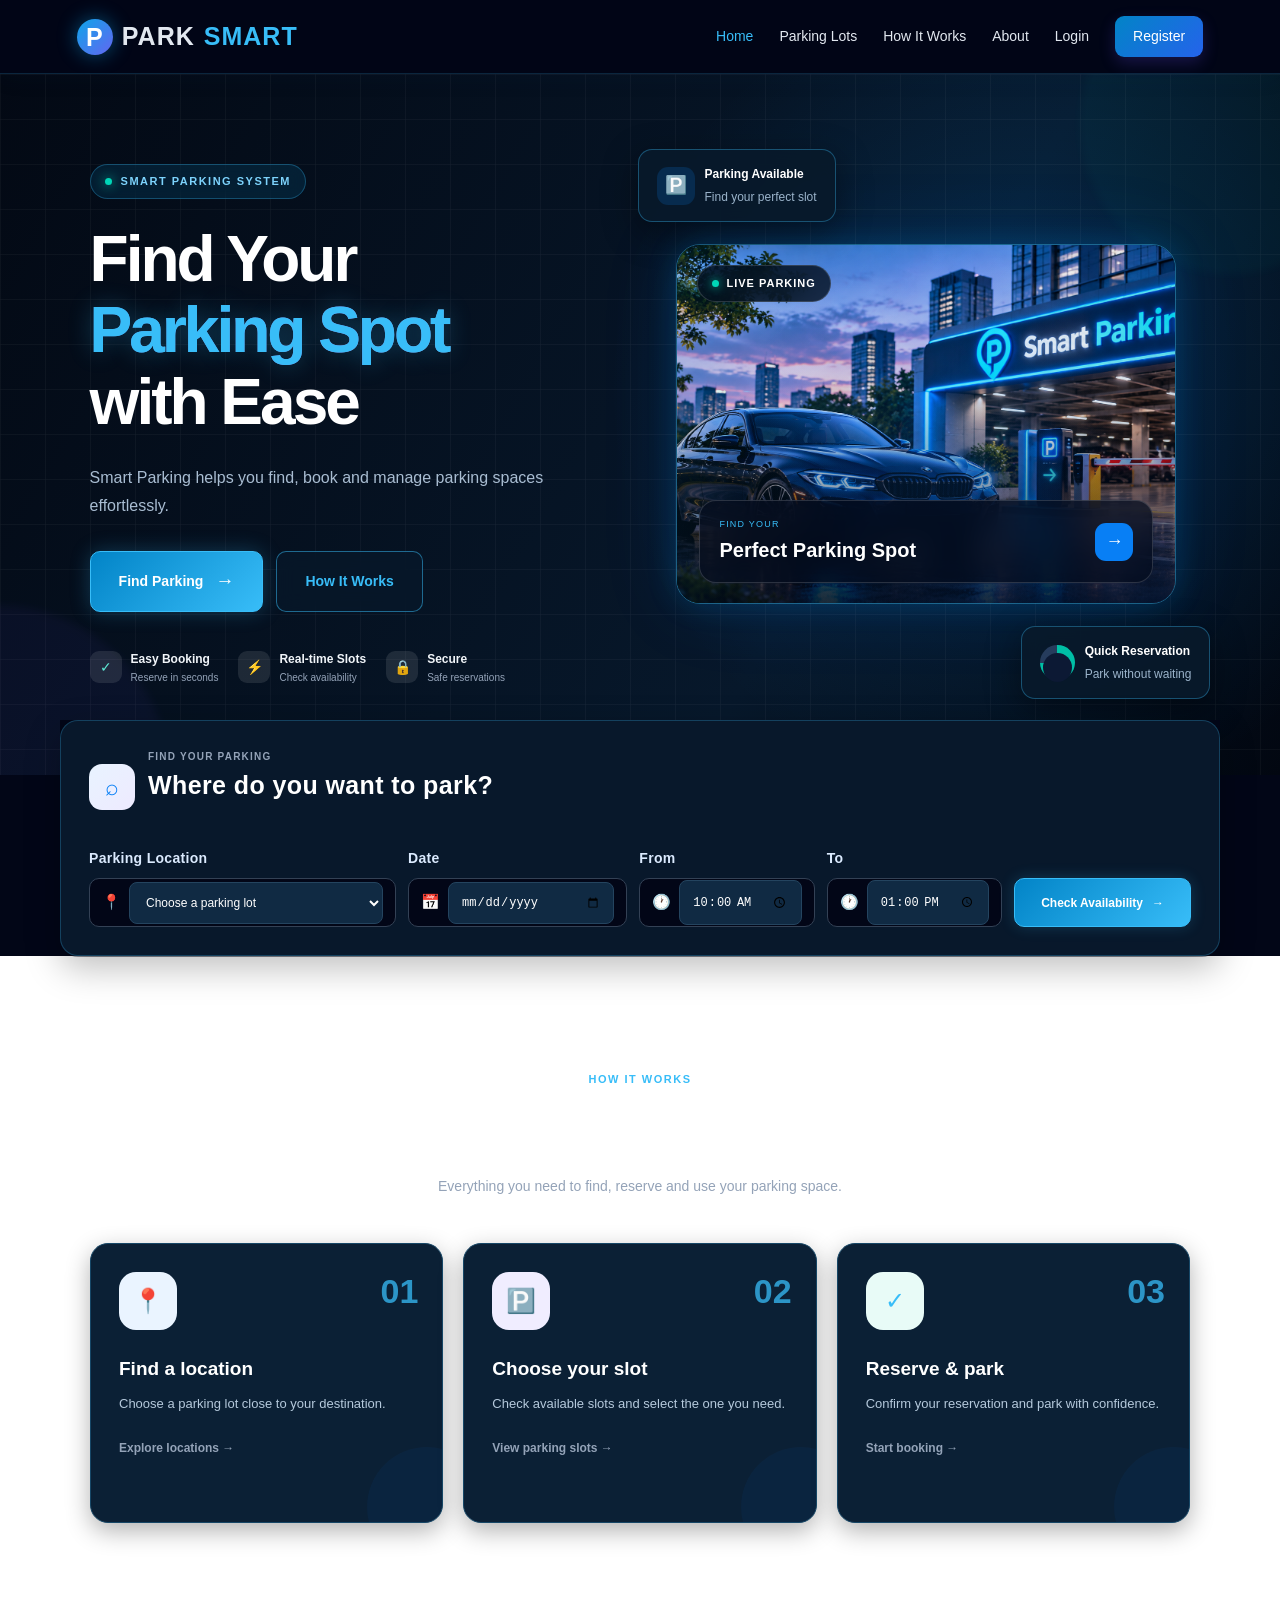
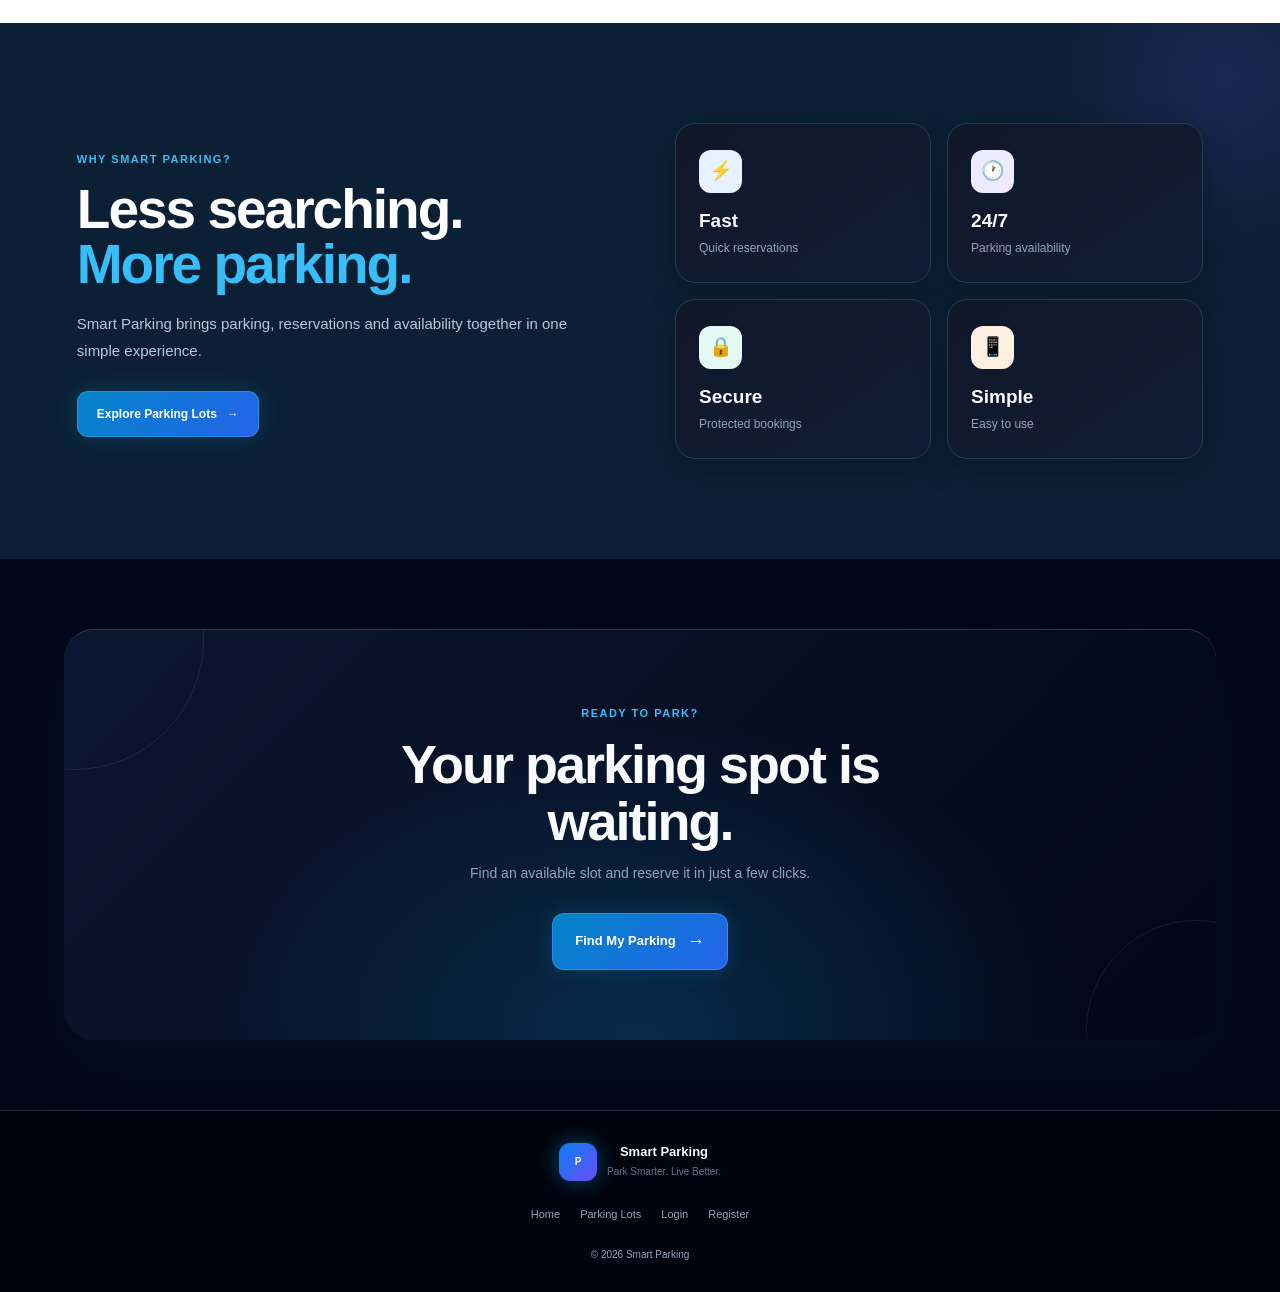
==== commit 5320457b: "Update SmartParking frontend design and functionality" ====
--- a/src/main/resources/static/index.html
+++ b/src/main/resources/static/index.html
@@ -8,8 +8,16 @@
     <meta name="viewport" content="width=device-width, initial-scale=1.0">
 
     <title>Smart Parking | Find Your Slot</title>
-
-    <link rel="stylesheet" href="style.css">
+    <link rel="apple-touch-icon" href="/icons/icon-192.png">
+    
+    <!-- PWA settings -->
+<link rel="manifest" href="manifest.json">
+<meta name="theme-color" content="#0d6efd">
+<meta name="mobile-web-app-capable" content="yes">
+<meta name="apple-mobile-web-app-capable" content="yes">
+<meta name="apple-mobile-web-app-title" content="Smart Parking">
+
+<link rel="stylesheet" href="style.css">
 
 </head>
 
@@ -27,7 +35,7 @@
 
         <span class="logo">P</span>
 
-        <span>Smart Parking</span>
+        <span>PARK</span><span>SMART</span>
 
     </a>
 
@@ -108,23 +116,18 @@
 
 
         <h1>
-
-            Parking made
-
-            <span>
-                simple & smart.
-            </span>
-
-        </h1>
-
-
-        <p>
-
-            Find available parking slots,
-            reserve your space before you arrive,
-            and enjoy a stress-free parking experience.
-
-        </p>
+    Find Your
+    <span>
+        Parking Spot
+    </span>
+    with Ease
+</h1>
+
+
+       <p>
+    Smart Parking helps you find, book and manage
+    parking spaces effortlessly.
+</p>
 
 
         <div class="home-hero-actions">
@@ -844,6 +847,16 @@
 
 <script src="script.js"></script>
 
+<script>
+    if ("serviceWorker" in navigator) {
+        window.addEventListener("load", () => {
+            navigator.serviceWorker.register("/service-worker.js")
+                .then(() => console.log("SmartParking service worker registered"))
+                .catch(error => console.error("Service worker registration failed:", error));
+        });
+    }
+</script>
+
 </body>
 
 </html>
--- a/src/main/resources/static/style.css
+++ b/src/main/resources/static/style.css
@@ -975,22 +975,34 @@
     border-color:var(--green);
 }
 
-.parking-slot-grid{
-    display:grid;
-    grid-template-columns:
-        repeat(auto-fill, minmax(240px, 1fr));
-    gap:20px;
-    margin-top:20px;
-}
-
-.parking-slot-card{
-    border:1px solid #dbe5ef;
-    border-radius:12px;
-    padding:18px;
-    background:#fff;
-    text-align:center;
-    box-shadow:0 4px 12px rgba(0,0,0,.05);
-}
+/* REALISTIC PARKING SLOT SIZE */
+
+.parking-slot-grid {
+    display: grid;
+    grid-template-columns: repeat(auto-fill, minmax(110px, 130px));
+    gap: 14px;
+    margin-top: 20px;
+}
+
+.parking-slot-card {
+    width: 100%;
+    min-height: 115px;
+    box-sizing: border-box;
+    border: 1px solid #244767;
+    border-radius: 10px;
+    padding: 12px 8px;
+    background: #102a43;
+    color: #ffffff;
+    text-align: center;
+    box-shadow: 0 4px 12px rgba(0, 0, 0, 0.2);
+    transition: 0.3s ease;
+}
+
+.parking-slot-card:hover {
+    border-color: #38bdf8;
+    box-shadow: 0 0 15px rgba(56, 189, 248, 0.2);
+}
+
 
 .slot-number{
     font-size:26px;
@@ -11553,20 +11565,19 @@
     z-index: 2;
 }
 
-.hero-image-container {
+
+body.home-page .hero-image-container {
     position: relative;
-
-    width: min(530px, 100%);
-
-    border-radius: 30px;
-
+    width: 100%;
+    height: 440px;
+    transform: none;
+    aspect-ratio: 16 / 10;
     overflow: hidden;
-
-    border: 1px solid rgba(255,255,255,.16);
-
-    box-shadow:
-        0 35px 80px rgba(0,0,0,.35);
-}
+    border-radius: 24px;
+    border: 1px solid rgba(56, 189, 248, 0.35);
+    box-shadow: 0 0 45px rgba(0, 153, 255, 0.18);
+}
+
 
 .image-glow {
     position: absolute;
@@ -13021,3 +13032,2963 @@
         min-height: 130px;
     }
 }
+
+
+/* =========================================
+   SMART PARKING - DARK FUTURISTIC HOMEPAGE
+========================================= */
+
+body.home-page {
+    --blue: #38bdf8;
+    --dark: #020617;
+    --text: #e2e8f0;
+    --muted: #94a3b8;
+    --bg: #050b18;
+    --border: rgba(148, 163, 184, 0.16);
+    --shadow: 0 15px 45px rgba(0, 0, 0, 0.3);
+
+    background: #050b18;
+    color: #e2e8f0;
+}
+
+/* Navbar */
+.home-page .home-navbar {
+    background: rgba(5, 11, 24, 0.92);
+    border-bottom: 1px solid rgba(56, 189, 248, 0.15);
+    backdrop-filter: blur(16px);
+}
+
+.home-page .brand {
+    color: #f8fafc;
+    font-size: 19px;
+}
+
+.home-page .logo {
+    background: linear-gradient(135deg, #0ea5e9, #6366f1);
+    box-shadow: 0 0 20px rgba(14, 165, 233, 0.45);
+}
+
+.home-page .navbar nav a {
+    color: #94a3b8;
+    transition: 0.3s;
+}
+
+.home-page .navbar nav a:hover,
+.home-page .navbar nav .active {
+    color: #38bdf8;
+}
+
+.home-page .navbar nav .nav-btn {
+    background: linear-gradient(135deg, #0284c7, #2563eb) !important;
+    color: white !important;
+    border-radius: 9px;
+}
+
+/* Hero */
+.home-page .home-hero {
+    position: relative;
+    overflow: hidden;
+    background:
+        radial-gradient(ellipse at 80% 45%, rgba(14, 165, 233, 0.15), transparent 40%),
+        linear-gradient(135deg, #050b18, #0b1730);
+    color: #f8fafc;
+}
+
+.home-page .home-hero h1 {
+    color: #f8fafc;
+}
+
+.home-page .home-hero h1 span {
+    color: #38bdf8;
+}
+
+.home-page .home-hero-content p {
+    color: #a5b4c8;
+}
+
+.home-page .hero-badge {
+    color: #7dd3fc;
+    background: rgba(14, 165, 233, 0.1);
+    border: 1px solid rgba(56, 189, 248, 0.25);
+}
+
+.home-page .hero-glow {
+    opacity: 0.25;
+}
+
+/* Hero buttons */
+.home-page .home-primary-btn {
+    background: linear-gradient(135deg, #0284c7, #2563eb);
+    color: white;
+    box-shadow: 0 0 25px rgba(14, 165, 233, 0.25);
+}
+
+.home-page .home-outline-btn {
+    color: #e2e8f0;
+    border: 1px solid rgba(148, 163, 184, 0.35);
+    background: rgba(255, 255, 255, 0.03);
+}
+
+/* Search panel */
+.home-page .home-search-wrapper {
+    background: #050b18;
+}
+
+.home-page .home-search-panel {
+    background: rgba(15, 27, 48, 0.95);
+    border: 1px solid rgba(56, 189, 248, 0.2);
+    box-shadow: 0 20px 60px rgba(0, 0, 0, 0.35);
+}
+
+.home-page .search-panel-heading h2 {
+    color: #f8fafc;
+}
+
+.home-page .search-panel-heading span {
+    color: #38bdf8;
+}
+
+.home-page .home-search-field label {
+    color: #cbd5e1;
+}
+
+.home-page .search-input {
+    background: #081426;
+    border: 1px solid #263b56;
+    border-radius: 10px;
+}
+
+.home-page .search-input input,
+.home-page .search-input select {
+    background: transparent;
+    color: #e2e8f0;
+    border: none;
+    box-shadow: none;
+}
+
+.home-page .search-input option {
+    background: #0f1b30;
+    color: white;
+}
+
+.home-page .home-search-button {
+    background: linear-gradient(135deg, #0284c7, #2563eb);
+    color: white;
+}
+
+/* Sections */
+.home-page .home-how-section,
+.home-page .home-benefits-section {
+    background: #050b18;
+}
+
+.home-page .home-section-heading h2,
+.home-page .home-benefits-content h2 {
+    color: #f8fafc;
+}
+
+.home-page .home-section-heading p,
+.home-page .home-benefits-content p {
+    color: #94a3b8;
+}
+
+.home-page .home-section-heading > span,
+.home-page .benefits-label {
+    color: #38bdf8;
+}
+
+/* Step cards */
+.home-page .home-step-card,
+.home-page .benefit-card {
+    background: linear-gradient(145deg, #101e35, #0a1426);
+    border: 1px solid rgba(56, 189, 248, 0.15);
+    color: #e2e8f0;
+    box-shadow: 0 12px 35px rgba(0, 0, 0, 0.2);
+    transition: 0.3s;
+}
+
+.home-page .home-step-card:hover,
+.home-page .benefit-card:hover {
+    transform: translateY(-6px);
+    border-color: rgba(56, 189, 248, 0.55);
+    box-shadow: 0 15px 40px rgba(14, 165, 233, 0.12);
+}
+
+.home-page .home-step-card h3,
+.home-page .benefit-card strong {
+    color: #f8fafc;
+}
+
+.home-page .home-step-card p,
+.home-page .benefit-card span {
+    color: #94a3b8;
+}
+
+.home-page .home-step-card > span {
+    color: #38bdf8;
+}
+
+/* Benefits */
+.home-page .benefits-grid {
+    color: #e2e8f0;
+}
+
+/* Final CTA */
+.home-page .home-final-cta {
+    background:
+        radial-gradient(ellipse at center, rgba(14, 165, 233, 0.2), transparent 65%),
+        #0b1730;
+}
+
+.home-page .cta-content h2 {
+    color: #f8fafc;
+}
+
+.home-page .cta-content p {
+    color: #a5b4c8;
+}
+
+.home-page .final-cta-button {
+    background: linear-gradient(135deg, #0284c7, #2563eb);
+    color: white;
+}
+
+/* Footer */
+.home-page .home-footer {
+    background: #030814;
+    border-top: 1px solid rgba(56, 189, 248, 0.15);
+    color: #94a3b8;
+}
+
+.home-page .home-footer strong {
+    color: #f8fafc;
+}
+
+.home-page .footer-links a:hover {
+    color: #38bdf8;
+}
+
+/* Mobile navbar */
+@media (max-width: 650px) {
+    .home-page .navbar nav {
+        background: #0b1730;
+        border-bottom: 1px solid rgba(56, 189, 248, 0.2);
+    }
+
+    .home-page .navbar nav a {
+        color: #e2e8f0;
+    }
+
+    .home-page .menu-btn {
+        color: #38bdf8;
+    }
+}
+
+/* ==========================================
+   SMART PARKING - DARK FUTURISTIC HOMEPAGE
+   ========================================== */
+
+body.home-page {
+    background: #020617;
+    color: #e2e8f0;
+}
+
+/* NAVBAR */
+body.home-page .home-navbar {
+    background: rgba(2, 6, 23, 0.95);
+    border-bottom: 1px solid rgba(56, 189, 248, 0.18);
+}
+
+body.home-page .home-navbar .brand,
+body.home-page .home-navbar nav a {
+    color: #e2e8f0;
+}
+
+body.home-page .home-navbar nav a:hover,
+body.home-page .home-navbar nav a.active {
+    color: #38bdf8;
+}
+
+/* HERO */
+body.home-page .home-hero {
+    background:
+        radial-gradient(ellipse at 80% 40%, rgba(14, 165, 233, 0.16), transparent 40%),
+        radial-gradient(ellipse at 10% 80%, rgba(37, 99, 235, 0.12), transparent 40%),
+        linear-gradient(135deg, #020617, #0b1730, #082f49);
+    color: #f8fafc;
+}
+
+body.home-page .home-hero h1,
+body.home-page .home-hero h1 span {
+    color: #f8fafc;
+}
+
+body.home-page .home-hero h1 span {
+    color: #38bdf8;
+}
+
+body.home-page .home-hero-content p {
+    color: #a5b4c8;
+}
+
+body.home-page .hero-badge {
+    color: #7dd3fc;
+    background: rgba(14, 165, 233, 0.12);
+    border: 1px solid rgba(56, 189, 248, 0.3);
+}
+
+/* HERO BUTTONS */
+body.home-page .home-primary-btn,
+body.home-page .home-search-button,
+body.home-page .benefits-button,
+body.home-page .final-cta-button {
+    background: linear-gradient(135deg, #0284c7, #2563eb);
+    color: white;
+    border: 1px solid rgba(56, 189, 248, 0.4);
+    box-shadow: 0 0 22px rgba(14, 165, 233, 0.2);
+}
+
+body.home-page .home-outline-btn {
+    background: rgba(15, 23, 42, 0.7);
+    color: #e0f2fe;
+    border: 1px solid #334155;
+}
+
+/* TRUST ITEMS */
+body.home-page .home-trust-item strong {
+    color: #f1f5f9;
+}
+
+body.home-page .home-trust-item span {
+    color: #94a3b8;
+}
+
+/* SEARCH PANEL */
+body.home-page .home-search-wrapper {
+    background: #020617;
+}
+
+body.home-page .home-search-panel {
+    background: #0f172a;
+    border: 1px solid #1e3a5f;
+    box-shadow: 0 15px 50px rgba(0, 0, 0, 0.4);
+}
+
+body.home-page .search-panel-heading h2 {
+    color: #f8fafc;
+}
+
+body.home-page .search-panel-heading span,
+body.home-page .home-search-field label {
+    color: #94a3b8;
+}
+
+body.home-page .search-input {
+    background: #020617;
+    border: 1px solid #334155;
+    border-radius: 10px;
+}
+
+body.home-page .search-input input,
+body.home-page .search-input select {
+    background: transparent;
+    color: #f8fafc;
+}
+
+body.home-page .search-input input:focus,
+body.home-page .search-input select:focus {
+    outline: none;
+    border-color: #38bdf8;
+}
+
+/* SECTIONS */
+body.home-page .home-how-section {
+    background: #050b18;
+}
+
+body.home-page .home-section-heading h2,
+body.home-page .home-benefits-content h2 {
+    color: #f8fafc;
+}
+
+body.home-page .home-section-heading p,
+body.home-page .home-benefits-content p {
+    color: #94a3b8;
+}
+
+body.home-page .home-section-heading > span,
+body.home-page .benefits-label {
+    color: #38bdf8;
+}
+
+/* HOW IT WORKS CARDS */
+body.home-page .home-step-card,
+body.home-page .benefit-card {
+    background: linear-gradient(145deg, #0f172a, #111e35);
+    border: 1px solid #243b55;
+    color: #e2e8f0;
+    box-shadow: 0 10px 30px rgba(0, 0, 0, 0.25);
+}
+
+body.home-page .home-step-card h3,
+body.home-page .benefit-card strong {
+    color: #f8fafc;
+}
+
+body.home-page .home-step-card p,
+body.home-page .home-step-card > span,
+body.home-page .benefit-card > span {
+    color: #94a3b8;
+}
+
+body.home-page .home-step-card:hover,
+body.home-page .benefit-card:hover {
+    border-color: #0ea5e9;
+    box-shadow: 0 0 25px rgba(14, 165, 233, 0.15);
+}
+
+/* BENEFITS */
+body.home-page .home-benefits-section {
+    background: #020617;
+}
+
+body.home-page .home-benefits-content h2 span {
+    color: #38bdf8;
+}
+
+/* FINAL CTA */
+body.home-page .home-final-cta {
+    background:
+        radial-gradient(ellipse at 50% 100%, rgba(14, 165, 233, 0.2), transparent 55%),
+        linear-gradient(135deg, #0b1730, #020617);
+    border-top: 1px solid #1e3a5f;
+}
+
+body.home-page .cta-content h2 {
+    color: #f8fafc;
+}
+
+body.home-page .cta-content p {
+    color: #94a3b8;
+}
+
+body.home-page .cta-content > span {
+    color: #38bdf8;
+}
+
+/* FOOTER */
+body.home-page .home-footer {
+    background: #01040d;
+    border-top: 1px solid #1e293b;
+    color: #94a3b8;
+}
+
+body.home-page .home-footer strong {
+    color: #f8fafc;
+}
+
+body.home-page .home-footer a {
+    color: #94a3b8;
+}
+
+body.home-page .home-footer a:hover {
+    color: #38bdf8;
+}
+
+/* MOBILE NAVBAR */
+@media (max-width: 768px) {
+    body.home-page .home-navbar nav {
+        background: #0f172a;
+        border: 1px solid #1e3a5f;
+    }
+
+    body.home-page .home-navbar nav a {
+        color: #e2e8f0;
+    }
+}
+/* DARK FUTURISTIC CARD POLISH */
+
+body.home-page .home-step-card .step-number {
+    color: #38bdf8;
+    opacity: 0.75;
+}
+
+body.home-page .home-step-card:hover {
+    transform: translateY(-8px);
+    border-color: #38bdf8;
+    box-shadow: 0 0 25px rgba(56, 189, 248, 0.2);
+    transition: all 0.3s ease;
+}
+
+body.home-page .home-step-card {
+    transition: all 0.3s ease;
+}
+
+
+/* =========================================
+   SMART PARKING - CINEMATIC HERO DESIGN
+========================================= */
+
+body.home-page .home-hero {
+    position: relative;
+    display: grid;
+    grid-template-columns: 1fr 1fr;
+    align-items: center;
+    gap: 45px;
+    min-height: 680px;
+    padding: 90px 7%;
+    overflow: hidden;
+    background:
+        radial-gradient(circle at 80% 45%, rgba(0, 153, 255, 0.16), transparent 38%),
+        linear-gradient(120deg, #030914, #07182b 65%, #020711);
+}
+
+body.home-page .home-hero-content {
+    position: relative;
+    z-index: 3;
+}
+
+body.home-page .home-hero-content h1 {
+    color: #ffffff;
+    font-size: clamp(42px, 5vw, 66px);
+    line-height: 1.12;
+    font-weight: 800;
+    margin: 25px 0;
+}
+
+body.home-page .home-hero-content h1 span {
+    display: block;
+    color: #38bdf8;
+    text-shadow: 0 0 25px rgba(56, 189, 248, 0.3);
+}
+
+body.home-page .home-hero-content p {
+    color: #a9bdd2;
+    font-size: 16px;
+    line-height: 1.8;
+    max-width: 490px;
+}
+
+body.home-page .home-hero-visual {
+    position: relative;
+    z-index: 2;
+    width: 100%;
+}
+
+body.home-page .hero-image-container {
+    position: relative;
+    width: 115%;
+    height: 560px;
+    overflow: hidden;
+    border-radius: 24px;
+    border: 1px solid rgba(56, 189, 248, 0.45);
+    box-shadow: 0 0 60px rgba(0, 153, 255, 0.25);
+    transform: translateX(-5%);
+}
+
+body.home-page .home-hero-visual {
+    width: 100%;
+    min-width: 0;
+}
+
+body.home-page .home-parking-image {
+    width: 100%;
+    height: 100%;
+    object-fit: cover;
+    object-position: center;
+    display: block;
+}
+
+body.home-page .home-parking-image {
+    width: 100%;
+    height: 100%;
+    object-fit: cover;
+    display: block;
+}
+
+body.home-page .image-overlay {
+    position: absolute;
+    inset: 0;
+    background: linear-gradient(
+        0deg,
+        rgba(2, 8, 20, 0.85),
+        transparent 55%
+    );
+}
+
+body.home-page .hero-floating-card {
+    position: absolute;
+    z-index: 4;
+    background: rgba(8, 25, 43, 0.92);
+    border: 1px solid rgba(56, 189, 248, 0.35);
+    border-radius: 14px;
+    padding: 15px 18px;
+    color: white;
+    box-shadow: 0 10px 35px rgba(0, 0, 0, 0.4);
+    backdrop-filter: blur(12px);
+}
+
+body.home-page .card-top {
+    top: -25px;
+    left: -25px;
+}
+
+body.home-page .card-bottom {
+    bottom: -25px;
+    right: -20px;
+}
+
+body.home-page .hero-floating-card span {
+    display: block;
+    color: #9bb4cb;
+    font-size: 12px;
+    margin-top: 5px;
+}
+
+body.home-page .image-parking-badge {
+    position: absolute;
+    top: 20px;
+    left: 20px;
+    z-index: 2;
+    color: white;
+    background: rgba(3, 15, 30, 0.8);
+    padding: 9px 14px;
+    border-radius: 30px;
+    font-size: 11px;
+    letter-spacing: 1px;
+}
+
+body.home-page .image-info-card {
+    position: absolute;
+    bottom: 20px;
+    left: 22px;
+    right: 22px;
+    z-index: 2;
+    color: white;
+}
+
+body.home-page .image-info-card strong {
+    display: block;
+    font-size: 20px;
+}
+
+body.home-page .image-info-card small {
+    color: #38bdf8;
+}
+
+body.home-page .hero-glow {
+    pointer-events: none;
+}
+
+/* Mobile layout */
+
+@media (max-width: 850px) {
+    body.home-page .home-hero {
+        grid-template-columns: 1fr;
+        gap: 65px;
+        padding: 75px 6%;
+    }
+
+    body.home-page .hero-image-container {
+        height: 350px;
+    }
+
+    body.home-page .card-top {
+        left: 5px;
+    }
+
+    body.home-page .card-bottom {
+        right: 5px;
+    }
+}
+
+@media (max-width: 480px) {
+    body.home-page .home-hero-content h1 {
+        font-size: 42px;
+    }
+
+    body.home-page .hero-image-container {
+        height: 280px;
+    }
+}
+
+/* CINEMATIC PARKING IMAGE EFFECT */
+
+body.home-page .hero-image-container::after {
+    content: "";
+    position: absolute;
+    inset: 0;
+    pointer-events: none;
+    background:
+        linear-gradient(
+            120deg,
+            rgba(0, 170, 255, 0.12),
+            transparent 45%,
+            rgba(0, 40, 100, 0.2)
+        );
+}
+
+body.home-page .hero-image-container {
+    box-shadow:
+        0 0 30px rgba(0, 170, 255, 0.18),
+        0 0 80px rgba(0, 100, 255, 0.12);
+}
+
+
+/* FUTURISTIC HERO BUTTONS */
+
+body.home-page .home-hero-actions a {
+    display: inline-flex;
+    align-items: center;
+    justify-content: center;
+    padding: 15px 28px;
+    border-radius: 10px;
+    font-weight: 700;
+    text-decoration: none;
+    transition: all 0.3s ease;
+}
+
+body.home-page .home-hero-actions a:first-child {
+    background: linear-gradient(135deg, #0284c7, #38bdf8);
+    color: white;
+    border: 1px solid #38bdf8;
+    box-shadow: 0 0 20px rgba(56, 189, 248, 0.25);
+}
+
+body.home-page .home-hero-actions a:first-child:hover {
+    transform: translateY(-4px);
+    box-shadow: 0 0 30px rgba(56, 189, 248, 0.6);
+}
+
+body.home-page .home-hero-actions a:last-child {
+    background: rgba(8, 25, 43, 0.7);
+    color: #38bdf8;
+    border: 1px solid rgba(56, 189, 248, 0.5);
+}
+
+body.home-page .home-hero-actions a:last-child:hover {
+    background: rgba(56, 189, 248, 0.12);
+    transform: translateY(-4px);
+    box-shadow: 0 0 22px rgba(56, 189, 248, 0.25);
+}
+
+/* FIX CAR IMAGE SIZE */
+
+body.home-page .hero-image-container {
+    width: 100% !important;
+    max-width: 500px;
+    height: 360px !important;
+    transform: none !important;
+    margin: 0 auto;
+    box-sizing: border-box;
+}
+
+body.home-page .home-parking-image {
+    width: 100%;
+    height: 100%;
+    object-fit: cover;
+    object-position: center;
+}
+
+/* DARK FUTURISTIC SEARCH PANEL */
+
+body.home-page .home-search-panel {
+    background: #08182b;
+    border: 1px solid rgba(56, 189, 248, 0.25);
+    border-radius: 18px;
+    padding: 28px;
+    box-shadow: 0 12px 35px rgba(0, 0, 0, 0.25);
+}
+
+body.home-page .home-search-panel label {
+    color: #dbeafe;
+    font-weight: 600;
+}
+
+/* Keep inputs readable and easy to use */
+body.home-page .home-search-panel input,
+body.home-page .home-search-panel select {
+    background: #ffffff;
+    color: #172b42;
+    border: 1px solid #cbd5e1;
+    border-radius: 8px;
+    padding: 12px;
+}
+
+body.home-page .home-search-panel input:focus,
+body.home-page .home-search-panel select:focus {
+    border-color: #0ea5e9;
+    outline: 2px solid rgba(14, 165, 233, 0.2);
+}
+
+/* DARK INPUT FIELDS */
+
+body.home-page .home-search-panel input,
+body.home-page .home-search-panel select {
+    background-color: #102a43 !important;
+    color: #ffffff !important;
+    border: 1px solid #38bdf8 !important;
+    border-radius: 8px;
+}
+
+body.home-page .home-search-panel input::placeholder {
+    color: #a8bfd4;
+}
+
+body.home-page .home-search-panel input:focus,
+body.home-page .home-search-panel select:focus {
+    outline: none;
+    box-shadow: 0 0 12px rgba(56, 189, 248, 0.3);
+}
+
+/* FUTURISTIC FIND PARKING BUTTON */
+
+body.home-page .home-search-panel button {
+    background: linear-gradient(135deg, #0284c7, #38bdf8);
+    color: #ffffff;
+    border: 1px solid #38bdf8;
+    border-radius: 10px;
+    padding: 13px 26px;
+    font-weight: 700;
+    cursor: pointer;
+    transition: all 0.3s ease;
+    box-shadow: 0 0 15px rgba(56, 189, 248, 0.2);
+}
+
+body.home-page .home-search-panel button:hover {
+    transform: translateY(-3px);
+    box-shadow: 0 0 25px rgba(56, 189, 248, 0.5);
+}
+
+/* SAME COLOR FOR ALL SEARCH FIELDS */
+
+body.home-page .home-search-panel input,
+body.home-page .home-search-panel select {
+    background: #102a43 !important;
+    color: #ffffff !important;
+    border: 1px solid #24445f !important;
+    border-radius: 8px;
+}
+
+body.home-page .home-search-panel input:focus,
+body.home-page .home-search-panel select:focus {
+    background: #102a43 !important;
+    border-color: #38bdf8 !important;
+    outline: none;
+    box-shadow: none;
+}
+
+/* SEARCH FIELD LABELS */
+
+body.home-page .home-search-panel label {
+    color: #dbeafe;
+    font-size: 14px;
+    font-weight: 600;
+    letter-spacing: 0.3px;
+    margin-bottom: 9px;
+    display: block;
+}
+
+/* SEARCH PANEL HEADING */
+
+body.home-page .home-search-panel h2 {
+    color: #ffffff;
+    font-size: 25px;
+    font-weight: 700;
+    letter-spacing: 0.4px;
+    margin-bottom: 22px;
+}
+
+/* DARK FUTURISTIC HOW IT WORKS SECTION */
+
+body.home-page .home-how-section {
+    background: linear-gradient(135deg, #030914, #07182b);
+    color: #ffffff;
+}
+
+body.home-page .home-how-section h2 {
+    color: #ffffff;
+}
+
+body.home-page .home-step-card {
+    background: linear-gradient(145deg, #0b2035, #102a43);
+    border: 1px solid rgba(56, 189, 248, 0.25);
+    border-radius: 16px;
+    color: #ffffff;
+    transition: all 0.3s ease;
+}
+
+body.home-page .home-step-card h3 {
+    color: #ffffff;
+}
+
+body.home-page .home-step-card p {
+    color: #a9bdd2;
+}
+
+body.home-page .home-step-card:hover {
+    transform: translateY(-7px);
+    border-color: #38bdf8;
+    box-shadow: 0 0 22px rgba(56, 189, 248, 0.2);
+}
+
+/* HOW IT WORKS - LINK CARDS */
+
+body.home-page a.home-step-card {
+    background: linear-gradient(145deg, #0b2035, #102a43) !important;
+    border: 1px solid rgba(56, 189, 248, 0.3) !important;
+    border-radius: 16px;
+    color: #ffffff !important;
+    text-decoration: none;
+    transition: all 0.3s ease;
+}
+
+body.home-page a.home-step-card h3 {
+    color: #ffffff !important;
+}
+
+body.home-page a.home-step-card p {
+    color: #a9bdd2 !important;
+}
+
+body.home-page a.home-step-card:hover {
+    transform: translateY(-7px);
+    border-color: #38bdf8 !important;
+    box-shadow: 0 0 22px rgba(56, 189, 248, 0.2);
+}
+
+/* FINAL HOW IT WORKS CARD DESIGN */
+
+body.home-page a.home-step-card {
+    background: #0b2035 !important;
+    background-image: none !important;
+    border: 1px solid #164767 !important;
+    border-radius: 18px !important;
+    color: #ffffff !important;
+    box-shadow: 0 8px 25px rgba(0, 0, 0, 0.3) !important;
+    text-decoration: none !important;
+}
+
+body.home-page a.home-step-card h3 {
+    color: #ffffff !important;
+}
+
+body.home-page a.home-step-card p {
+    color: #b5c9dc !important;
+}
+
+body.home-page a.home-step-card:hover {
+    border-color: #38bdf8 !important;
+    box-shadow: 0 0 25px rgba(56, 189, 248, 0.2) !important;
+    transform: translateY(-6px);
+}
+
+
+/* HOW IT WORKS NUMBERS AND ICONS */
+
+body.home-page a.home-step-card .step-number {
+    color: #38bdf8 !important;
+    border-radius: 12px;
+}
+
+body.home-page a.home-step-card .step-icon {
+    color: #38bdf8 !important;
+}
+
+/* BENEFITS - MATCH HOW IT WORKS */
+
+body.home-page .home-benefits-section {
+    background: #0b2035 !important;
+    color: #ffffff !important;
+}
+
+body.home-page .home-benefits-section h2 {
+    color: #ffffff !important;
+}
+
+body.home-page .home-benefits-section p {
+    color: #b5c9dc !important;
+}
+
+/* PARKSMART BRAND LOGO */
+
+body.home-page .home-navbar span {
+    font-size: 25px;
+    font-weight: 900;
+    letter-spacing: 1px;
+}
+
+body.home-page .home-navbar span:first-child {
+    color: #ffffff;
+}
+
+body.home-page .home-navbar span:last-child {
+    color: #38bdf8;
+}
+
+/* PARKSMART PARKING LOTS NAVBAR */
+
+body.parking-lots-page .navbar {
+    background: #08182b !important;
+    border-bottom: 1px solid rgba(56, 189, 248, 0.25);
+}
+
+body.parking-lots-page .brand {
+    color: #ffffff !important;
+    text-decoration: none;
+    display: flex;
+    align-items: center;
+    gap: 10px;
+}
+
+body.parking-lots-page .brand-name {
+    font-size: 23px;
+    font-weight: 900;
+    letter-spacing: 1px;
+}
+
+body.parking-lots-page .brand-name span:first-child {
+    color: #ffffff;
+}
+
+body.parking-lots-page .brand-name span:last-child {
+    color: #38bdf8;
+}
+
+body.parking-lots-page .navbar nav a {
+    color: #dbeafe;
+}
+
+body.parking-lots-page .navbar nav a:hover,
+body.parking-lots-page .navbar nav a.active {
+    color: #38bdf8;
+}
+
+/* PARKING LOTS PAGE BACKGROUND */
+
+body.parking-lots-page {
+    background: #0b2035 !important;
+    color: #ffffff;
+}
+
+body.parking-lots-page .parking-lots-container {
+    background: transparent;
+}
+
+body.parking-lots-page .parking-lots-header h1 {
+    color: #ffffff;
+}
+
+body.parking-lots-page .parking-lots-header h1 span {
+    color: #38bdf8;
+}
+
+body.parking-lots-page .parking-lots-header p {
+    color: #b5c9dc;
+}
+
+body.parking-lots-page .eyebrow {
+    color: #38bdf8;
+}
+.parking-slot-card {
+    outline: 5px solid red !important;
+}
+/* REALISTIC COMPACT PARKING SLOTS */
+
+body.booking-page .parking-lanes {
+    display: grid;
+    grid-template-columns: repeat(auto-fill, minmax(85px, 100px));
+    justify-content: center;
+    gap: 12px;
+    padding: 25px 15px;
+    background: #102a43;
+    border: 1px solid #24445f;
+    border-radius: 12px;
+}
+
+body.booking-page .parking-slot {
+    width: 100%;
+    min-height: 125px;
+    padding: 10px 5px;
+    border: 2px solid #38bdf8;
+    border-radius: 8px;
+    display: flex;
+    flex-direction: column;
+    align-items: center;
+    justify-content: center;
+    gap: 7px;
+    background: #123c50;
+    color: white;
+    text-align: center;
+    box-shadow: none;
+    cursor: pointer;
+}
+
+body.booking-page .parking-slot .slot-number {
+    font-size: 17px;
+    font-weight: 800;
+}
+
+body.booking-page .parking-slot .slot-type {
+    font-size: 10px;
+    font-weight: 600;
+}
+
+body.booking-page .parking-slot.available {
+    border-color: #22c55e;
+    background: #123d38;
+}
+
+body.booking-page .parking-slot.booked {
+    border-color: #ef4444;
+    background: #49252d;
+    cursor: not-allowed;
+}
+
+body.booking-page .parking-slot.maintenance {
+    border-color: #f59e0b;
+    background: #49391e;
+    cursor: not-allowed;
+}
+
+/* PARKING AREA ROAD DESIGN */
+
+body.booking-page .parking-lanes {
+    position: relative;
+    background:
+        repeating-linear-gradient(
+            90deg,
+            transparent 0px,
+            transparent 107px,
+            rgba(255,255,255,0.18) 108px,
+            rgba(255,255,255,0.18) 110px
+        ),
+        #102a43;
+    border: 2px solid #456078;
+    padding: 30px 15px;
+}
+
+body.booking-page .parking-slot {
+    position: relative;
+    border-radius: 5px;
+    border-top: 3px solid rgba(255,255,255,0.7);
+    border-bottom: 3px solid rgba(255,255,255,0.7);
+}
+
+body.booking-page .parking-slot.available:hover {
+    transform: translateY(-4px);
+    box-shadow: 0 0 15px rgba(34,197,94,0.3);
+}
+/* REAL MALL PARKING GARAGE FLOOR */
+
+body.booking-page .parking-lanes {
+    background-color: #293746;
+
+    background-image:
+        linear-gradient(
+            90deg,
+            transparent 49.5%,
+            rgba(255,255,255,0.12) 50%,
+            transparent 50.5%
+        );
+
+    border: 2px solid #64748b;
+    border-radius: 10px;
+    padding: 35px 20px;
+
+    box-shadow:
+        inset 0 0 35px rgba(0,0,0,0.35),
+        0 8px 20px rgba(0,0,0,0.25);
+}
+
+/* PARKING BAY MARKINGS */
+
+body.booking-page .parking-slot {
+    border-radius: 4px;
+    border-left: 2px solid rgba(255,255,255,0.75);
+    border-right: 2px solid rgba(255,255,255,0.75);
+}
+
+/* GARAGE DRIVING AREA */
+
+body.booking-page .parking-entry,
+body.booking-page .parking-exit {
+    color: #38bdf8;
+    font-weight: 800;
+    letter-spacing: 2px;
+    text-align: center;
+    padding: 15px;
+}
+/* MALL PARKING DRIVING AISLE */
+
+body.booking-page .parking-lanes {
+    position: relative;
+    background-color: #293746;
+    background-image:
+        repeating-linear-gradient(
+            90deg,
+            transparent 0px,
+            transparent 105px,
+            rgba(255,255,255,0.5) 106px,
+            transparent 108px
+        );
+}
+
+/* ROAD MARKING */
+
+body.booking-page .parking-lanes::after {
+    content: "⬆       DRIVE AISLE       ⬇";
+    display: block;
+    width: 100%;
+    text-align: center;
+    color: #facc15;
+    font-size: 13px;
+    font-weight: 800;
+    letter-spacing: 3px;
+    padding: 18px 0;
+    margin-top: 15px;
+    border-top: 2px dashed rgba(255,255,255,0.5);
+}
+/* TWO-ROW MALL PARKING LAYOUT */
+
+body.booking-page .parking-lanes {
+    display: flex;
+    flex-direction: column;
+    gap: 0;
+    padding: 20px;
+    background: #293746;
+    border: 2px solid #64748b;
+    border-radius: 12px;
+}
+
+/* PARKING ROWS */
+
+body.booking-page .parking-row {
+    display: grid;
+    grid-template-columns: repeat(auto-fill, minmax(85px, 100px));
+    justify-content: center;
+    gap: 12px;
+    padding: 20px 5px;
+}
+
+/* CENTRAL DRIVING ROAD */
+
+body.booking-page .driving-aisle {
+    min-height: 85px;
+    display: flex;
+    align-items: center;
+    justify-content: space-around;
+    gap: 12px;
+    background: #182635;
+    border-top: 2px dashed #facc15;
+    border-bottom: 2px dashed #facc15;
+    color: #facc15;
+    font-size: 14px;
+    font-weight: 800;
+    letter-spacing: 3px;
+    text-align: center;
+}
+
+body.booking-page .driving-aisle span {
+    font-size: 25px;
+}
+
+/* COMPACT PARKING LOT CARDS */
+
+body.parking-lots-page .lot-grid {
+    grid-template-columns: repeat(auto-fit, minmax(240px, 280px));
+    justify-content: center;
+    gap: 22px;
+}
+
+body.parking-lots-page .lot-card {
+    max-width: 280px;
+    border-radius: 14px;
+}
+
+body.parking-lots-page .lot-image {
+    min-height: 115px;
+}
+
+body.parking-lots-page .mall-icon {
+    font-size: 36px;
+}
+
+body.parking-lots-page .lot-card-content {
+    padding: 15px;
+}
+
+body.parking-lots-page .lot-card h3 {
+    font-size: 19px;
+    margin: 8px 0;
+}
+
+body.parking-lots-page .lot-capacity {
+    margin: 12px 0;
+    padding: 9px;
+}
+
+body.parking-lots-page .lot-view-btn,
+body.parking-lots-page .lot-delete-btn {
+    padding: 10px;
+    font-size: 13px;
+}
+
+/* REALISTIC PARKING FACILITY CARDS */
+
+body.parking-lots-page .lot-card {
+    background: #f1f3f4;
+    color: #20262d;
+    border: 1px solid #cbd0d5;
+    border-radius: 12px;
+    overflow: hidden;
+    box-shadow: 0 5px 15px rgba(0, 0, 0, 0.22);
+    transition: 0.25s ease;
+}
+
+body.parking-lots-page .lot-card:hover {
+    transform: translateY(-4px);
+    box-shadow: 0 10px 22px rgba(0, 0, 0, 0.3);
+    border-color: #9ca3af;
+}
+
+body.parking-lots-page .lot-image {
+    min-height: 115px;
+    background:
+        repeating-linear-gradient(
+            90deg,
+            transparent 0 65px,
+            rgba(255,255,255,0.75) 66px 68px
+        ),
+        linear-gradient(135deg, #737b82, #343b42);
+}
+
+body.parking-lots-page .mall-tag {
+    color: #ffffff;
+    background: rgba(0,0,0,0.45);
+    padding: 6px 9px;
+    border-radius: 4px;
+}
+
+body.parking-lots-page .mall-icon {
+    color: white;
+    font-size: 34px;
+}
+
+body.parking-lots-page .lot-card-content {
+    padding: 15px;
+}
+
+body.parking-lots-page .lot-card-label {
+    color: #68737d;
+}
+
+body.parking-lots-page .lot-card h3 {
+    color: #20262d;
+}
+
+body.parking-lots-page .lot-meta {
+    color: #59636d;
+}
+
+body.parking-lots-page .lot-capacity {
+    background: #e1e5e8;
+    border: 1px solid #c4cbd1;
+    color: #4b5560;
+}
+
+body.parking-lots-page .lot-capacity strong {
+    color: #20262d;
+}
+
+body.parking-lots-page .lot-view-btn {
+    background: #303840;
+    color: #ffffff;
+    border: none;
+}
+
+body.parking-lots-page .lot-view-btn:hover {
+    background: #171c21;
+}
+
+body.parking-lots-page .lot-delete-btn {
+    background: #e5e7eb;
+    color: #991b1b;
+    border: 1px solid #d1d5db;
+}
+/* DARK REALISTIC PARKING CARDS */
+
+body.parking-lots-page .lot-card {
+    background: #292e32 !important;
+    color: #f5f5f5 !important;
+    border: 1px solid #555d63 !important;
+    border-radius: 12px;
+    overflow: hidden;
+    box-shadow: 0 8px 20px rgba(0, 0, 0, 0.35);
+}
+
+body.parking-lots-page .lot-card:hover {
+    transform: translateY(-5px);
+    border-color: #9ca3a8 !important;
+}
+
+body.parking-lots-page .lot-image {
+    min-height: 115px;
+    background:
+        repeating-linear-gradient(
+            90deg,
+            transparent 0 65px,
+            rgba(255,255,255,0.65) 66px 68px
+        ),
+        linear-gradient(135deg, #656b70, #353a3e) !important;
+}
+
+body.parking-lots-page .mall-tag {
+    color: #ffffff !important;
+    background: rgba(0,0,0,0.55);
+    padding: 6px 9px;
+    border-radius: 4px;
+}
+
+body.parking-lots-page .lot-card-label {
+    color: #b7c0c5 !important;
+}
+
+body.parking-lots-page .lot-card h3 {
+    color: #ffffff !important;
+}
+
+body.parking-lots-page .lot-meta {
+    color: #c2c8cc !important;
+}
+
+body.parking-lots-page .lot-capacity {
+    background: #383f44 !important;
+    border: 1px solid #596168 !important;
+    color: #d5dadd !important;
+}
+
+body.parking-lots-page .lot-capacity strong {
+    color: #ffffff !important;
+}
+
+body.parking-lots-page .lot-view-btn {
+    background: #454d53 !important;
+    color: #ffffff !important;
+    border: 1px solid #68727a !important;
+}
+
+body.parking-lots-page .lot-view-btn:hover {
+    background: #59636a !important;
+}
+
+body.parking-lots-page .lot-delete-btn {
+    background: #493333 !important;
+    color: #ffcccc !important;
+    border: 1px solid #754747 !important;
+}
+
+/* REALISTIC MALL PARKING DESIGN */
+
+body.booking-page .parking-lanes {
+    display: flex;
+    flex-direction: column;
+    gap: 0;
+    padding: 18px;
+    background: #3b4145 !important;
+    border: 2px solid #697176;
+    border-radius: 10px;
+    box-shadow: inset 0 0 25px rgba(0,0,0,0.3);
+}
+
+/* TWO PARKING ROWS */
+
+body.booking-page .parking-row {
+    display: grid;
+    grid-template-columns: repeat(auto-fit, minmax(65px, 82px));
+    justify-content: center;
+    gap: 8px;
+    padding: 15px 5px;
+}
+
+/* PARKING BAYS */
+
+body.booking-page .parking-slot {
+    min-height: 100px;
+    padding: 7px 3px;
+    border-radius: 4px;
+    border-top: 2px solid rgba(255,255,255,0.8);
+    border-bottom: 2px solid rgba(255,255,255,0.8);
+    color: white;
+    font-size: 12px;
+    box-shadow: none;
+    transform: none;
+}
+
+/* AVAILABLE */
+
+body.booking-page .parking-slot.available {
+    background: #28543e;
+    border-color: #70c995;
+}
+
+/* BOOKED */
+
+body.booking-page .parking-slot.booked {
+    background: #633b3b;
+    border-color: #d98787;
+}
+
+/* MAINTENANCE */
+
+body.booking-page .parking-slot.maintenance {
+    background: #68552e;
+    border-color: #e8c46c;
+}
+
+/* CENTRAL DRIVING ROAD */
+
+body.booking-page .driving-aisle {
+    min-height: 65px;
+    display: flex;
+    align-items: center;
+    justify-content: space-around;
+    background: #24292d;
+    border-top: 2px dashed #e5e5e5;
+    border-bottom: 2px dashed #e5e5e5;
+    color: #f1f1f1;
+    font-size: 13px;
+    font-weight: 800;
+    letter-spacing: 2px;
+}
+
+/* REMOVE OLD EXTRA ROAD LABEL */
+
+body.booking-page .parking-lanes::after {
+    content: none !important;
+}
+/* PARKING SLOT VEHICLE DETAILS */
+
+body.booking-page .slot-car {
+    font-size: 25px;
+    line-height: 1;
+    margin: 5px 0;
+    filter: grayscale(0.3);
+}
+
+body.booking-page .parking-slot .slot-number {
+    font-size: 14px;
+    font-weight: 800;
+    color: #ffffff;
+}
+
+body.booking-page .parking-slot .slot-type {
+    font-size: 9px;
+    font-weight: 700;
+    letter-spacing: 0.5px;
+    color: #e5e7eb;
+}
+
+body.booking-page .parking-slot.available:hover {
+    transform: translateY(-3px);
+    box-shadow: 0 5px 12px rgba(0, 0, 0, 0.3);
+}
+/* REALISTIC GARAGE DRIVE AISLE */
+
+body.booking-page .driving-aisle {
+    min-height: 75px;
+    position: relative;
+    background: #202529;
+    border-top: 2px dashed #d6d6d6;
+    border-bottom: 2px dashed #d6d6d6;
+    color: #facc15;
+    font-size: 13px;
+    font-weight: 800;
+    letter-spacing: 3px;
+}
+
+body.booking-page .driving-aisle span {
+    font-size: 24px;
+    color: #facc15;
+}
+
+/* REALISTIC GARAGE DRIVE AISLE */
+
+body.booking-page .driving-aisle {
+    min-height: 75px;
+    position: relative;
+    background: #202529;
+    border-top: 2px dashed #d6d6d6;
+    border-bottom: 2px dashed #d6d6d6;
+    color: #facc15;
+    font-size: 13px;
+    font-weight: 800;
+    letter-spacing: 3px;
+}
+
+body.booking-page .driving-aisle span {
+    font-size: 24px;
+    color: #facc15;
+}
+/* BOOKING HEADING POLISH */
+
+body.booking-page .booking-heading {
+    text-align: center;
+    max-width: 750px;
+    margin: 35px auto 30px;
+}
+
+body.booking-page .booking-heading h1 {
+    font-size: 38px;
+    line-height: 1.2;
+    margin: 12px 0;
+    letter-spacing: -1.2px;
+}
+
+body.booking-page .booking-heading p {
+    max-width: 580px;
+    margin: 12px auto 0;
+    color: #b8c2cc;
+    font-size: 15px;
+    line-height: 1.8;
+}
+
+body.booking-page .booking-heading .eyebrow {
+    display: inline-block;
+    margin-bottom: 5px;
+}
+/* BOOKING INFO AND FORM CARDS */
+
+body.booking-page .selected-lot-card,
+body.booking-page .booking-input-card,
+body.booking-page .slot-filter-card {
+    background: #292e32 !important;
+    border: 1px solid #555d63;
+    border-radius: 12px;
+    box-shadow: 0 5px 14px rgba(0,0,0,0.2);
+}
+
+body.booking-page .selected-lot-card {
+    padding: 18px;
+}
+
+body.booking-page .selected-lot-icon {
+    background: #3b4145;
+    border-radius: 12px;
+}
+
+body.booking-page .selected-lot-label {
+    color: #b7c0c5;
+}
+
+body.booking-page .booking-input-card label,
+body.booking-page .slot-filter-card label {
+    color: #e5e7eb;
+}
+
+/* PARKSMART PAYMENT PAGE */
+
+body.payment-page {
+    background: #24282b;
+    color: #f5f5f5;
+}
+
+body.payment-page .payment-heading {
+    max-width: 850px;
+    margin: 40px auto 30px;
+    display: flex;
+    align-items: center;
+    justify-content: space-between;
+    gap: 25px;
+}
+
+body.payment-page .payment-heading h1 {
+    font-family: "Trebuchet MS", sans-serif;
+    font-size: 38px;
+    font-weight: 800;
+    color: #fff;
+    line-height: 1.2;
+}
+
+body.payment-page .payment-heading h1 span {
+    color: #a7b3b9;
+}
+
+body.payment-page .payment-heading p {
+    color: #b8c2c8;
+    font-size: 15px;
+    line-height: 1.7;
+}
+
+body.payment-page .payment-shield {
+    font-size: 55px;
+    background: #292e32;
+    border: 1px solid #555d63;
+    border-radius: 18px;
+    padding: 20px;
+}
+
+/* PAYMENT MAIN CARD */
+
+body.payment-page .payment-card {
+    max-width: 720px;
+    margin: 25px auto;
+    padding: 28px;
+    background: #292e32;
+    border: 1px solid #555d63;
+    border-radius: 16px;
+    box-shadow: 0 10px 30px rgba(0,0,0,0.3);
+}
+
+body.payment-page .payment-card-header h2 {
+    color: #fff;
+    font-size: 23px;
+    font-weight: 800;
+}
+
+body.payment-page .payment-card-header p {
+    color: #b8c2c8;
+    font-size: 13px;
+}
+
+/* PAYMENT BOOKING DETAILS */
+
+body.payment-page .payment-booking-box {
+    background: #202528;
+    border: 1px solid #515a60;
+    border-radius: 12px;
+    padding: 18px;
+    margin: 22px 0;
+}
+
+body.payment-page .payment-box-title strong {
+    color: #fff;
+    font-size: 16px;
+}
+
+body.payment-page .payment-box-title small {
+    color: #b8c2c8;
+}
+
+body.payment-page #paymentBookingDetails {
+    color: #e5e7eb;
+    margin-top: 15px;
+    line-height: 1.8;
+}
+/* PAYMENT TEXT VISIBILITY */
+
+body.payment-page .payment-booking-box,
+body.payment-page #paymentBookingDetails {
+    color: #f5f5f5 !important;
+}
+
+body.payment-page #paymentBookingDetails strong,
+body.payment-page #paymentBookingDetails b {
+    color: #ffffff !important;
+}
+
+body.payment-page #paymentBookingDetails span,
+body.payment-page #paymentBookingDetails p,
+body.payment-page #paymentBookingDetails small {
+    color: #e2e8ec !important;
+}
+
+body.payment-page .payment-box-title strong {
+    color: #ffffff !important;
+}
+
+body.payment-page .payment-box-title small {
+    color: #d1d8dc !important;
+}
+/* PAYMENT METHOD OPTIONS */
+
+body.payment-page .payment-option {
+    background: #343a3e;
+    border: 1px solid #626b71;
+    border-radius: 10px;
+    padding: 15px;
+    margin: 12px 0;
+    transition: 0.25s ease;
+}
+
+body.payment-page .payment-option:hover {
+    background: #40474c;
+    border-color: #aab4ba;
+}
+
+body.payment-page .payment-option strong {
+    color: #ffffff;
+    font-size: 15px;
+}
+
+body.payment-page .payment-option small {
+    color: #d1d8dc;
+    font-size: 12px;
+}
+
+body.payment-page .payment-method-heading h3 {
+    color: #ffffff;
+}
+
+body.payment-page .payment-method-heading p {
+    color: #d1d8dc;
+}
+/* PAYMENT BUTTON */
+
+body.payment-page .payment-btn {
+    width: 100%;
+    padding: 16px;
+    margin-top: 20px;
+    background: #59636a;
+    color: #ffffff;
+    border: 1px solid #879198;
+    border-radius: 10px;
+    font-size: 16px;
+    font-weight: 800;
+    transition: 0.25s ease;
+}
+
+body.payment-page .payment-btn:hover {
+    background: #707b82;
+    transform: translateY(-2px);
+}
+
+/* PAYMENT SECURITY */
+
+body.payment-page .payment-security {
+    background: #202528;
+    border: 1px solid #515a60;
+    border-radius: 10px;
+    padding: 15px;
+    margin-top: 18px;
+}
+
+body.payment-page .payment-security strong {
+    color: #ffffff;
+}
+
+body.payment-page .payment-security small {
+    color: #d1d8dc;
+    line-height: 1.6;
+}
+/* PAYMENT STEPS */
+
+body.payment-page .payment-step {
+    background: #292e32;
+    border: 1px solid #555d63;
+    border-radius: 10px;
+    padding: 16px;
+}
+
+body.payment-page .payment-step > span {
+    background: #454d53;
+    color: #ffffff;
+    border: 1px solid #879198;
+    font-weight: 800;
+}
+
+body.payment-page .payment-step strong {
+    color: #ffffff;
+}
+
+body.payment-page .payment-step small {
+    color: #d1d8dc;
+}
+
+/* PAYMENT FOOTER */
+
+body.payment-page .payment-footer {
+    background: #1c2023;
+    border-top: 1px solid #4b5358;
+    color: #ffffff;
+}
+
+body.payment-page .payment-footer p,
+body.payment-page .payment-footer span {
+    color: #cbd2d6;
+}
+/* PARKSMART BOOKING CONFIRMATION PAGE */
+
+body.confirmation-page {
+    background: #24282b;
+    color: #f5f5f5;
+}
+
+body.confirmation-page .confirmation-card {
+    background: #292e32;
+    border: 1px solid #555d63;
+    border-radius: 18px;
+    box-shadow: 0 12px 30px rgba(0, 0, 0, 0.3);
+}
+
+body.confirmation-page .confirmation-card h1 {
+    color: #ffffff;
+    font-family: "Trebuchet MS", sans-serif;
+    font-size: 36px;
+    font-weight: 800;
+}
+
+body.confirmation-page .confirmation-subtitle {
+    color: #d1d8dc;
+    font-size: 15px;
+    line-height: 1.8;
+}
+
+body.confirmation-page .confirmation-eyebrow {
+    color: #aeb9bf;
+    font-size: 11px;
+    font-weight: 800;
+    letter-spacing: 2px;
+}
+/* CONFIRMATION BOOKING DETAILS */
+
+body.confirmation-page .confirmation-details-box {
+    background: #202528;
+    border: 1px solid #555d63;
+    border-radius: 12px;
+    padding: 20px;
+}
+
+body.confirmation-page .details-header h2 {
+    color: #ffffff;
+    font-size: 21px;
+    font-weight: 800;
+}
+
+body.confirmation-page .details-label {
+    color: #c1cbd0;
+    font-size: 11px;
+    font-weight: 800;
+    letter-spacing: 1.5px;
+}
+
+body.confirmation-page #confirmationDetails {
+    color: #f1f3f4;
+    line-height: 1.8;
+}
+
+body.confirmation-page #confirmationDetails strong,
+body.confirmation-page #confirmationDetails b {
+    color: #ffffff;
+}
+
+body.confirmation-page .confirmation-loading {
+    color: #d1d8dc;
+}
+/* QR CODE VERIFICATION SECTION */
+
+body.confirmation-page .qr-code-box {
+    background: #202528;
+    border: 1px solid #555d63;
+    border-radius: 12px;
+    padding: 22px;
+}
+
+body.confirmation-page .qr-header h3 {
+    color: #ffffff;
+    font-size: 20px;
+    font-weight: 800;
+}
+
+body.confirmation-page .qr-description,
+body.confirmation-page .qr-note {
+    color: #d1d8dc;
+    font-size: 13px;
+    line-height: 1.7;
+}
+
+body.confirmation-page .qr-icon {
+    color: #ffffff;
+    font-size: 25px;
+}
+
+body.confirmation-page .qr-image-wrapper {
+    background: #ffffff;
+    border: 5px solid #ffffff;
+    border-radius: 10px;
+    padding: 12px;
+    display: inline-block;
+}
+
+body.confirmation-page #qrImage {
+    background: #ffffff;
+}
+/* QR CODE VERIFICATION SECTION */
+
+body.confirmation-page .qr-code-box {
+    background: #202528;
+    border: 1px solid #555d63;
+    border-radius: 12px;
+    padding: 22px;
+}
+
+body.confirmation-page .qr-header h3 {
+    color: #ffffff;
+    font-size: 20px;
+    font-weight: 800;
+}
+
+body.confirmation-page .qr-description,
+body.confirmation-page .qr-note {
+    color: #d1d8dc;
+    font-size: 13px;
+    line-height: 1.7;
+}
+
+body.confirmation-page .qr-icon {
+    color: #ffffff;
+    font-size: 25px;
+}
+
+body.confirmation-page .qr-image-wrapper {
+    background: #ffffff;
+    border: 5px solid #ffffff;
+    border-radius: 10px;
+    padding: 12px;
+    display: inline-block;
+}
+
+body.confirmation-page #qrImage {
+    background: #ffffff;
+}
+/* CONFIRMATION SUCCESS ICONS */
+
+body.confirmation-page .success-icon {
+    background: #28543e;
+    color: #ffffff;
+    border: 2px solid #70c995;
+    box-shadow: 0 0 18px rgba(112, 201, 149, 0.2);
+}
+
+body.confirmation-page .booking-check {
+    background: #28543e;
+    color: #ffffff;
+    border: 1px solid #70c995;
+}
+
+body.confirmation-page .footer-check {
+    color: #70c995;
+}
+/* CONFIRMATION ACTION BUTTONS */
+
+body.confirmation-page .confirmation-actions .btn.primary {
+    background: #59636a;
+    color: #ffffff;
+    border: 1px solid #879198;
+}
+
+body.confirmation-page .confirmation-actions .btn.secondary {
+    background: #343a3e;
+    color: #ffffff;
+    border: 1px solid #626b71;
+}
+
+body.confirmation-page .confirmation-actions .btn:hover {
+    transform: translateY(-2px);
+    filter: brightness(1.15);
+}
+
+/* CONFIRMATION BOTTOM MESSAGE */
+
+body.confirmation-page .confirmation-footer {
+    background: #202528;
+    border: 1px solid #515a60;
+    border-radius: 10px;
+    padding: 15px;
+}
+
+body.confirmation-page .confirmation-footer p {
+    color: #e5e7eb;
+    line-height: 1.7;
+}
+
+body.confirmation-page .confirmation-footer strong {
+    color: #ffffff;
+}
+
+/* PARKSMART MY BOOKINGS PAGE */
+
+body.my-bookings-page {
+    background: #24282b;
+    color: #f5f5f5;
+}
+
+/* PAGE HEADER */
+
+body.my-bookings-page .bookings-header h1 {
+    color: #ffffff;
+    font-family: "Trebuchet MS", sans-serif;
+    font-size: 38px;
+    font-weight: 800;
+}
+
+body.my-bookings-page .bookings-header p {
+    color: #d1d8dc;
+    font-size: 15px;
+    line-height: 1.8;
+}
+
+body.my-bookings-page .bookings-header .eyebrow {
+    color: #aeb9bf;
+    font-size: 11px;
+    font-weight: 800;
+    letter-spacing: 2px;
+}
+
+/* NEW BOOKING BUTTON */
+
+body.my-bookings-page .booking-new-btn {
+    background: #59636a;
+    color: #ffffff;
+    border: 1px solid #879198;
+    border-radius: 9px;
+    padding: 13px 20px;
+    transition: 0.25s ease;
+}
+
+body.my-bookings-page .booking-new-btn:hover {
+    background: #707b82;
+    transform: translateY(-2px);
+}
+/* MY BOOKINGS SECTION */
+
+body.my-bookings-page .bookings-section {
+    background: #292e32;
+    border: 1px solid #555d63;
+    border-radius: 15px;
+    padding: 25px;
+    box-shadow: 0 8px 22px rgba(0,0,0,0.25);
+}
+
+body.my-bookings-page .booking-section-top h2 {
+    color: #ffffff;
+    font-size: 23px;
+    font-weight: 800;
+}
+
+body.my-bookings-page .booking-section-top p {
+    color: #d1d8dc;
+    font-size: 14px;
+}
+
+body.my-bookings-page .booking-icon {
+    background: #3b4145;
+    border: 1px solid #626b71;
+    border-radius: 12px;
+    padding: 12px;
+}
+/* INDIVIDUAL BOOKING CARDS */
+
+body.my-bookings-page .booking-card {
+    background: #202528;
+    border: 1px solid #555d63;
+    border-radius: 13px;
+    padding: 22px;
+    margin-bottom: 18px;
+    display: flex;
+    justify-content: space-between;
+    align-items: flex-start;
+    gap: 25px;
+    box-shadow: 0 5px 15px rgba(0,0,0,0.2);
+    transition: 0.25s ease;
+}
+
+body.my-bookings-page .booking-card:hover {
+    border-color: #879198;
+    transform: translateY(-3px);
+}
+
+/* BOOKING INFORMATION */
+
+body.my-bookings-page .booking-card h3 {
+    color: #ffffff;
+    font-size: 21px;
+    font-weight: 800;
+    margin: 12px 0;
+}
+
+body.my-bookings-page .booking-card p {
+    color: #e2e8ec;
+    font-size: 14px;
+    line-height: 1.8;
+}
+
+body.my-bookings-page .booking-card strong {
+    color: #ffffff;
+}
+
+body.my-bookings-page .booking-card .muted {
+    color: #c1cbd0;
+}
+
+body.my-bookings-page .booking-card > div:first-child > strong {
+    color: #aeb9bf;
+    font-size: 13px;
+}
+/* BOOKING STATUS LABELS */
+
+body.my-bookings-page .booking-card .status {
+    display: inline-block;
+    padding: 8px 14px;
+    border-radius: 20px;
+    font-size: 11px;
+    font-weight: 800;
+    letter-spacing: 1px;
+    border: 1px solid transparent;
+}
+
+/* CONFIRMED */
+
+body.my-bookings-page .booking-card .status.confirmed {
+    background: #28543e;
+    color: #a7f3c5;
+    border-color: #70c995;
+}
+
+/* CHECKED IN */
+
+body.my-bookings-page .booking-card .status.checked_in {
+    background: #344b60;
+    color: #c4e3ff;
+    border-color: #83b9e8;
+}
+
+/* CANCELLED */
+
+body.my-bookings-page .booking-card .status.cancelled {
+    background: #633b3b;
+    color: #ffd0d0;
+    border-color: #d98787;
+}
+
+/* COMPLETED */
+
+body.my-bookings-page .booking-card .status.completed {
+    background: #454d53;
+    color: #ffffff;
+    border-color: #879198;
+}
+/* BOOKING ACTION BUTTONS */
+
+body.my-bookings-page .booking-card .btn.primary {
+    background: #70c995;
+    color: #17251d;
+    border: 1px solid #8be0ad;
+    border-radius: 8px;
+    padding: 10px 18px;
+    font-weight: 800;
+}
+
+body.my-bookings-page .booking-card .btn.secondary {
+    background: #454d53;
+    color: #ffffff;
+    border: 1px solid #879198;
+    border-radius: 8px;
+    padding: 10px 18px;
+    font-weight: 800;
+}
+
+body.my-bookings-page .booking-card .btn:hover {
+    filter: brightness(1.15);
+    transform: translateY(-2px);
+}
+/* EMPTY BOOKINGS MESSAGE */
+
+body.my-bookings-page .booking-list .loading {
+    background: #202528;
+    color: #e5e7eb;
+    border: 1px solid #555d63;
+    border-radius: 10px;
+    padding: 25px;
+    text-align: center;
+}
+
+body.my-bookings-page .booking-list .loading a {
+    color: #70c995 !important;
+    font-weight: 700;
+}
+
+/* MY BOOKINGS FOOTER */
+
+body.my-bookings-page .bookings-footer {
+    background: #1c2023;
+    border-top: 1px solid #4b5358;
+    color: #ffffff;
+}
+
+body.my-bookings-page .bookings-footer p,
+body.my-bookings-page .bookings-footer span {
+    color: #cbd2d6;
+}
+/* PARKSMART ADMIN DASHBOARD */
+
+body.admin-page {
+    background: #24282b;
+    color: #f5f5f5;
+}
+
+/* ADMIN WELCOME SECTION */
+
+body.admin-page .admin-welcome h1 {
+    color: #ffffff;
+    font-family: "Trebuchet MS", sans-serif;
+    font-size: 38px;
+    font-weight: 800;
+}
+
+body.admin-page .admin-welcome p {
+    color: #d1d8dc;
+    font-size: 15px;
+    line-height: 1.8;
+}
+
+body.admin-page .admin-welcome .eyebrow {
+    color: #70c995;
+    font-size: 11px;
+    font-weight: 800;
+    letter-spacing: 2px;
+}
+
+body.admin-page .admin-welcome-icon {
+    background: #292e32;
+    border: 1px solid #555d63;
+    border-radius: 15px;
+    padding: 20px;
+    font-size: 35px;
+}
+/* ADMIN PAGE TEST */
+
+body.admin-page {
+    background: #24282b !important;
+    color: white !important;
+}
+
+body.admin-page h1 {
+    color: yellow !important;
+}
+
+body.admin-page {
+    background: #171a1c !important;
+    color: #ffffff !important;
+}
+
+body.admin-page h1 {
+    color: #ffffff !important;
+}
+
+/* ADMIN WELCOME SECTION */
+
+body.admin-page .admin-welcome h1 {
+    color: #ffffff !important;
+    font-family: "Trebuchet MS", sans-serif;
+    font-size: 38px;
+    font-weight: 800;
+}
+
+body.admin-page .admin-welcome p {
+    color: #c5cdd2 !important;
+    font-size: 15px;
+    line-height: 1.8;
+}
+
+body.admin-page .admin-welcome .eyebrow {
+    color: #70c995 !important;
+    font-weight: 800;
+    letter-spacing: 2px;
+}
+
+body.admin-page .admin-welcome-icon {
+    background: #292e32;
+    border: 1px solid #555d63;
+    border-radius: 15px;
+    padding: 20px;
+}
+/* ADMIN STATISTICS CARDS */
+
+body.admin-page .stat-card {
+    background: #292e32 !important;
+    border: 1px solid #555d63;
+    border-radius: 12px;
+    box-shadow: 0 6px 18px rgba(0, 0, 0, 0.25);
+}
+
+body.admin-page .stat-content span {
+    color: #c5cdd2 !important;
+}
+
+body.admin-page .stat-content strong {
+    color: #ffffff !important;
+}
+
+body.admin-page .stat-icon {
+    background: #3b4145;
+    color: #ffffff;
+    border-radius: 10px;
+}
+/* ADMIN SECTION CARDS */
+
+body.admin-page .admin-card {
+    background: #292e32 !important;
+    border: 1px solid #555d63;
+    border-radius: 14px;
+    box-shadow: 0 8px 22px rgba(0, 0, 0, 0.25);
+}
+
+body.admin-page .section-top h2,
+body.admin-page .sub-section-heading h3 {
+    color: #ffffff !important;
+}
+
+body.admin-page .section-top p {
+    color: #c5cdd2 !important;
+}
+
+body.admin-page .section-label {
+    color: #70c995 !important;
+}
+
+body.admin-page .section-icon {
+    background: #3b4145;
+    border: 1px solid #626b71;
+    color: #ffffff;
+}
+
+/* ADMIN FORM STYLING */
+
+body.admin-page .admin-form {
+    background: #202528 !important;
+    border: 1px solid #555d63;
+    border-radius: 12px;
+    padding: 22px;
+}
+
+body.admin-page .admin-form label {
+    color: #f1f3f4 !important;
+}
+
+body.admin-page .admin-form input,
+body.admin-page .admin-form select {
+    background: #343a3e !important;
+    color: #ffffff !important;
+    border: 1px solid #697176 !important;
+}
+
+body.admin-page .admin-form input::placeholder {
+    color: #b8c2c8 !important;
+}
+/* ADMIN BUTTONS */
+
+body.admin-page .admin-action-btn,
+body.admin-page .btn.primary {
+    background: #70c995 !important;
+    color: #17211b !important;
+    border: none !important;
+    font-weight: 700;
+    border-radius: 8px;
+    transition: 0.3s ease;
+}
+
+body.admin-page .admin-action-btn:hover,
+body.admin-page .btn.primary:hover {
+    background: #55b77d !important;
+    transform: translateY(-2px);
+}
+
+body.admin-page .booking-filters button {
+    background: #343a3e;
+    color: #ffffff;
+    border: 1px solid #626b71;
+    border-radius: 7px;
+}
+
+body.admin-page .booking-filters button.active {
+    background: #70c995 !important;
+    color: #17211b !important;
+}
+/* ADMIN DATA DISPLAY AREAS */
+
+body.admin-page .admin-list,
+body.admin-page .admin-user-area,
+body.admin-page .admin-table {
+    background: #202528 !important;
+    border: 1px solid #555d63;
+    border-radius: 12px;
+    padding: 18px;
+    color: #ffffff !important;
+}
+
+body.admin-page .admin-list h3,
+body.admin-page .admin-user-area h3,
+body.admin-page .admin-table h3 {
+    color: #ffffff !important;
+}
+/* ADMIN BOOKINGS TABLE */
+
+body.admin-page .admin-table table {
+    width: 100%;
+    border-collapse: collapse;
+    color: #ffffff;
+}
+
+body.admin-page .admin-table th {
+    background: #343a3e;
+    color: #70c995;
+    padding: 14px;
+    text-align: left;
+}
+
+body.admin-page .admin-table td {
+    color: #d1d8dc;
+    padding: 13px;
+    border-bottom: 1px solid #454d53;
+}
+
+body.admin-page .admin-table tr:hover {
+    background: #292e32;
+}
+/* ADMIN NAVBAR */
+
+body.admin-page .navbar {
+    background: #202528 !important;
+    border-bottom: 1px solid #454d53;
+}
+
+body.admin-page .navbar a {
+    color: #e5e9eb !important;
+}
+
+body.admin-page .navbar a:hover {
+    color: #70c995 !important;
+}
+
+body.admin-page .brand {
+    color: #70c995 !important;
+}
+
+/* ADMIN CANCEL BUTTON */
+
+body.admin-page .admin-table .delete-btn {
+    background: #713b40 !important;
+    color: #ffffff !important;
+    border: 1px solid #a6535b !important;
+    padding: 9px 18px;
+    border-radius: 7px;
+    font-weight: 600;
+    cursor: pointer;
+    transition: 0.3s ease;
+}
+
+body.admin-page .admin-table .delete-btn:hover {
+    background: #a63f49 !important;
+    transform: translateY(-2px);
+    box-shadow: 0 4px 12px rgba(166, 63, 73, 0.3);
+}
+/* =================================
+   SMART PARKING LOGIN PAGE
+================================= */
+
+body.login-page {
+    background: #171a1c !important;
+    color: #ffffff;
+}
+
+/* LOGIN MAIN CONTAINER */
+
+body.login-page .login-container {
+    background: transparent;
+}
+
+/* LEFT INTRO SECTION */
+
+body.login-page .login-intro h1 {
+    color: #ffffff !important;
+    font-family: "Trebuchet MS", sans-serif;
+    font-size: 42px;
+    font-weight: 800;
+}
+
+body.login-page .login-intro h1 span {
+    color: #70c995 !important;
+}
+
+body.login-page .login-intro p {
+    color: #c5cdd2 !important;
+    line-height: 1.8;
+}
+
+body.login-page .login-intro .eyebrow {
+    color: #70c995 !important;
+    letter-spacing: 2px;
+}
+/* LOGIN CARD */
+
+body.login-page .login-card {
+    background: #292e32 !important;
+    border: 1px solid #555d63;
+    border-radius: 18px;
+    box-shadow: 0 12px 35px rgba(0, 0, 0, 0.35);
+    padding: 32px;
+}
+
+body.login-page .login-card-top h2 {
+    color: #ffffff !important;
+    font-family: "Trebuchet MS", sans-serif;
+}
+
+body.login-page .login-card-top p {
+    color: #c5cdd2 !important;
+}
+
+body.login-page .login-lock {
+    background: #343a3e;
+    border: 1px solid #626b71;
+    border-radius: 12px;
+}
+
+body.login-page .login-field label {
+    color: #f1f3f4 !important;
+}
+/* LOGIN INPUT FIELDS */
+
+body.login-page .input-wrapper {
+    background: #202528 !important;
+    border: 1px solid #626b71 !important;
+    border-radius: 9px;
+    transition: 0.3s ease;
+}
+
+body.login-page .input-wrapper:focus-within {
+    border-color: #70c995 !important;
+    box-shadow: 0 0 0 3px rgba(112, 201, 149, 0.12);
+}
+
+body.login-page .input-wrapper input {
+    background: transparent !important;
+    color: #ffffff !important;
+    border: none !important;
+}
+
+body.login-page .input-wrapper input::placeholder {
+    color: #aeb8bd !important;
+}
+
+body.login-page .input-icon {
+    color: #70c995 !important;
+}
+/* LOGIN BUTTON */
+
+body.login-page .login-button {
+    background: #70c995 !important;
+    color: #17211b !important;
+    border: none !important;
+    border-radius: 9px;
+    font-weight: 800;
+    padding: 14px;
+    transition: 0.3s ease;
+}
+
+body.login-page .login-button:hover {
+    background: #55b77d !important;
+    transform: translateY(-3px);
+    box-shadow: 0 7px 18px rgba(112, 201, 149, 0.2);
+}
+
+body.login-page .login-button span {
+    color: #17211b !important;
+}
+/* LOGIN FEATURE CARDS */
+
+body.login-page .login-feature {
+    background: #292e32 !important;
+    border: 1px solid #454d53;
+    border-radius: 12px;
+    padding: 16px;
+    transition: 0.3s ease;
+}
+
+body.login-page .login-feature:hover {
+    background: #343a3e !important;
+    border-color: #70c995;
+    transform: translateX(5px);
+}
+
+body.login-page .login-feature strong {
+    color: #ffffff !important;
+}
+
+body.login-page .login-feature small {
+    color: #c5cdd2 !important;
+}
+
+body.login-page .login-feature > span {
+    color: #70c995;
+}
+/* LOGIN LINKS AND FOOTER */
+
+body.login-page .auth-bottom {
+    color: #c5cdd2 !important;
+}
+
+body.login-page .auth-bottom a {
+    color: #70c995 !important;
+    font-weight: 700;
+    text-decoration: none;
+}
+
+body.login-page .auth-bottom a:hover {
+    color: #55b77d !important;
+    text-decoration: underline;
+}
+
+body.login-page .login-divider {
+    color: #aeb8bd !important;
+}
+
+body.login-page .login-divider span {
+    background: #292e32;
+    padding: 0 10px;
+}
+
+body.login-page .login-security {
+    background: #202528;
+    color: #c5cdd2 !important;
+    border: 1px solid #454d53;
+    border-radius: 8px;
+    padding: 12px;
+}
+
+body.login-page .login-footer {
+    background: #171a1c !important;
+    color: #aeb8bd !important;
+    border-top: 1px solid #343a3e;
+}
+/* LOGIN NAVBAR */
+
+body.login-page .navbar {
+    background: #202528 !important;
+    border-bottom: 1px solid #454d53;
+}
+
+body.login-page .navbar a {
+    color: #e5e9eb !important;
+}
+
+body.login-page .navbar a:hover {
+    color: #70c995 !important;
+}
+
+body.login-page .brand {
+    color: #70c995 !important;
+}
+
+body.login-page .logo {
+    background: #70c995 !important;
+    color: #17211b !important;
+}
+/* =================================
+   SMART PARKING REGISTER PAGE
+================================= */
+
+body.register-page {
+    background: #171a1c !important;
+    color: #ffffff;
+}
+
+/* REGISTER INTRO */
+
+body.register-page .register-intro h1 {
+    color: #ffffff !important;
+    font-family: "Trebuchet MS", sans-serif;
+    font-size: 42px;
+    font-weight: 800;
+}
+
+body.register-page .register-intro h1 span {
+    color: #70c995 !important;
+}
+
+body.register-page .register-intro p {
+    color: #c5cdd2 !important;
+    line-height: 1.8;
+}
+
+body.register-page .register-intro .eyebrow {
+    color: #70c995 !important;
+    letter-spacing: 2px;
+}
+
+body.register-page .register-p-icon {
+    background: #292e32;
+    color: #70c995;
+    border: 1px solid #555d63;
+    border-radius: 15px;
+}
+/* REGISTER CARD */
+
+body.register-page .register-card {
+    background: #292e32 !important;
+    border: 1px solid #555d63;
+    border-radius: 18px;
+    box-shadow: 0 12px 35px rgba(0, 0, 0, 0.35);
+    padding: 32px;
+}
+
+body.register-page .register-card-header h2 {
+    color: #ffffff !important;
+    font-family: "Trebuchet MS", sans-serif;
+}
+
+body.register-page .register-card-header p {
+    color: #c5cdd2 !important;
+}
+
+body.register-page .register-user-icon {
+    background: #343a3e;
+    border: 1px solid #626b71;
+    border-radius: 12px;
+}
+
+body.register-page .register-field label {
+    color: #f1f3f4 !important;
+}
+/* REGISTER INPUT FIELDS */
+
+body.register-page .register-input-wrapper {
+    background: #202528 !important;
+    border: 1px solid #626b71 !important;
+    border-radius: 9px;
+    transition: 0.3s ease;
+}
+
+body.register-page .register-input-wrapper:focus-within {
+    border-color: #70c995 !important;
+    box-shadow: 0 0 0 3px rgba(112, 201, 149, 0.12);
+}
+
+body.register-page .register-input-wrapper input {
+    background: transparent !important;
+    color: #ffffff !important;
+    border: none !important;
+}
+
+body.register-page .register-input-wrapper input::placeholder {
+    color: #aeb8bd !important;
+}
+
+body.register-page .register-input-wrapper > span {
+    color: #70c995 !important;
+}
+/* REGISTER BUTTON */
+
+body.register-page .register-button {
+    background: #70c995 !important;
+    color: #17211b !important;
+    border: 0 !important;
+    border-radius: 9px;
+    font-weight: 800;
+    padding: 14px;
+    transition: 0.3s ease;
+}
+
+body.register-page .register-button:hover {
+    background: #55b77d !important;
+    transform: translateY(-3px);
+    box-shadow: 0 7px 18px rgba(112, 201, 149, 0.2);
+}
+
+body.register-page .register-button span {
+    color: #17211b !important;
+}
+/* REGISTER FEATURE CARDS */
+
+body.register-page .register-feature {
+    background: #292e32 !important;
+    border: 1px solid #454d53;
+    border-radius: 12px;
+    padding: 16px;
+    transition: 0.3s ease;
+}
+
+body.register-page .register-feature:hover {
+    background: #343a3e !important;
+    border-color: #70c995;
+    transform: translateX(5px);
+}
+
+body.register-page .register-feature strong {
+    color: #ffffff !important;
+}
+
+body.register-page .register-feature small {
+    color: #c5cdd2 !important;
+}
+
+body.register-page .register-feature > span {
+    color: #70c995 !important;
+}
+/* REGISTER LINKS AND FOOTER */
+
+body.register-page .auth-bottom {
+    color: #c5cdd2 !important;
+}
+
+body.register-page .auth-bottom a {
+    color: #70c995 !important;
+    font-weight: 700;
+    text-decoration: none;
+}
+
+body.register-page .auth-bottom a:hover {
+    color: #55b77d !important;
+    text-decoration: underline;
+}
+
+body.register-page .register-divider {
+    color: #aeb8bd !important;
+}
+
+body.register-page .register-divider span {
+    background: #292e32;
+    padding: 0 10px;
+}
+
+body.register-page .register-security {
+    background: #202528;
+    color: #c5cdd2 !important;
+    border: 1px solid #454d53;
+    border-radius: 8px;
+    padding: 12px;
+}
+
+body.register-page .register-footer {
+    background: #171a1c !important;
+    color: #aeb8bd !important;
+    border-top: 1px solid #343a3e;
+}
+
+body.register-page .register-footer strong {
+    color: #70c995 !important;
+}
+/* REGISTER NAVBAR */
+
+body.register-page .navbar {
+    background: #202528 !important;
+    border-bottom: 1px solid #454d53;
+}
+
+body.register-page .navbar a {
+    color: #e5e9eb !important;
+}
+
+body.register-page .navbar a:hover {
+    color: #70c995 !important;
+}
+
+body.register-page .brand {
+    color: #70c995 !important;
+}
+
+body.register-page .logo {
+    background: #70c995 !important;
+    color: #17211b !important;
+}
